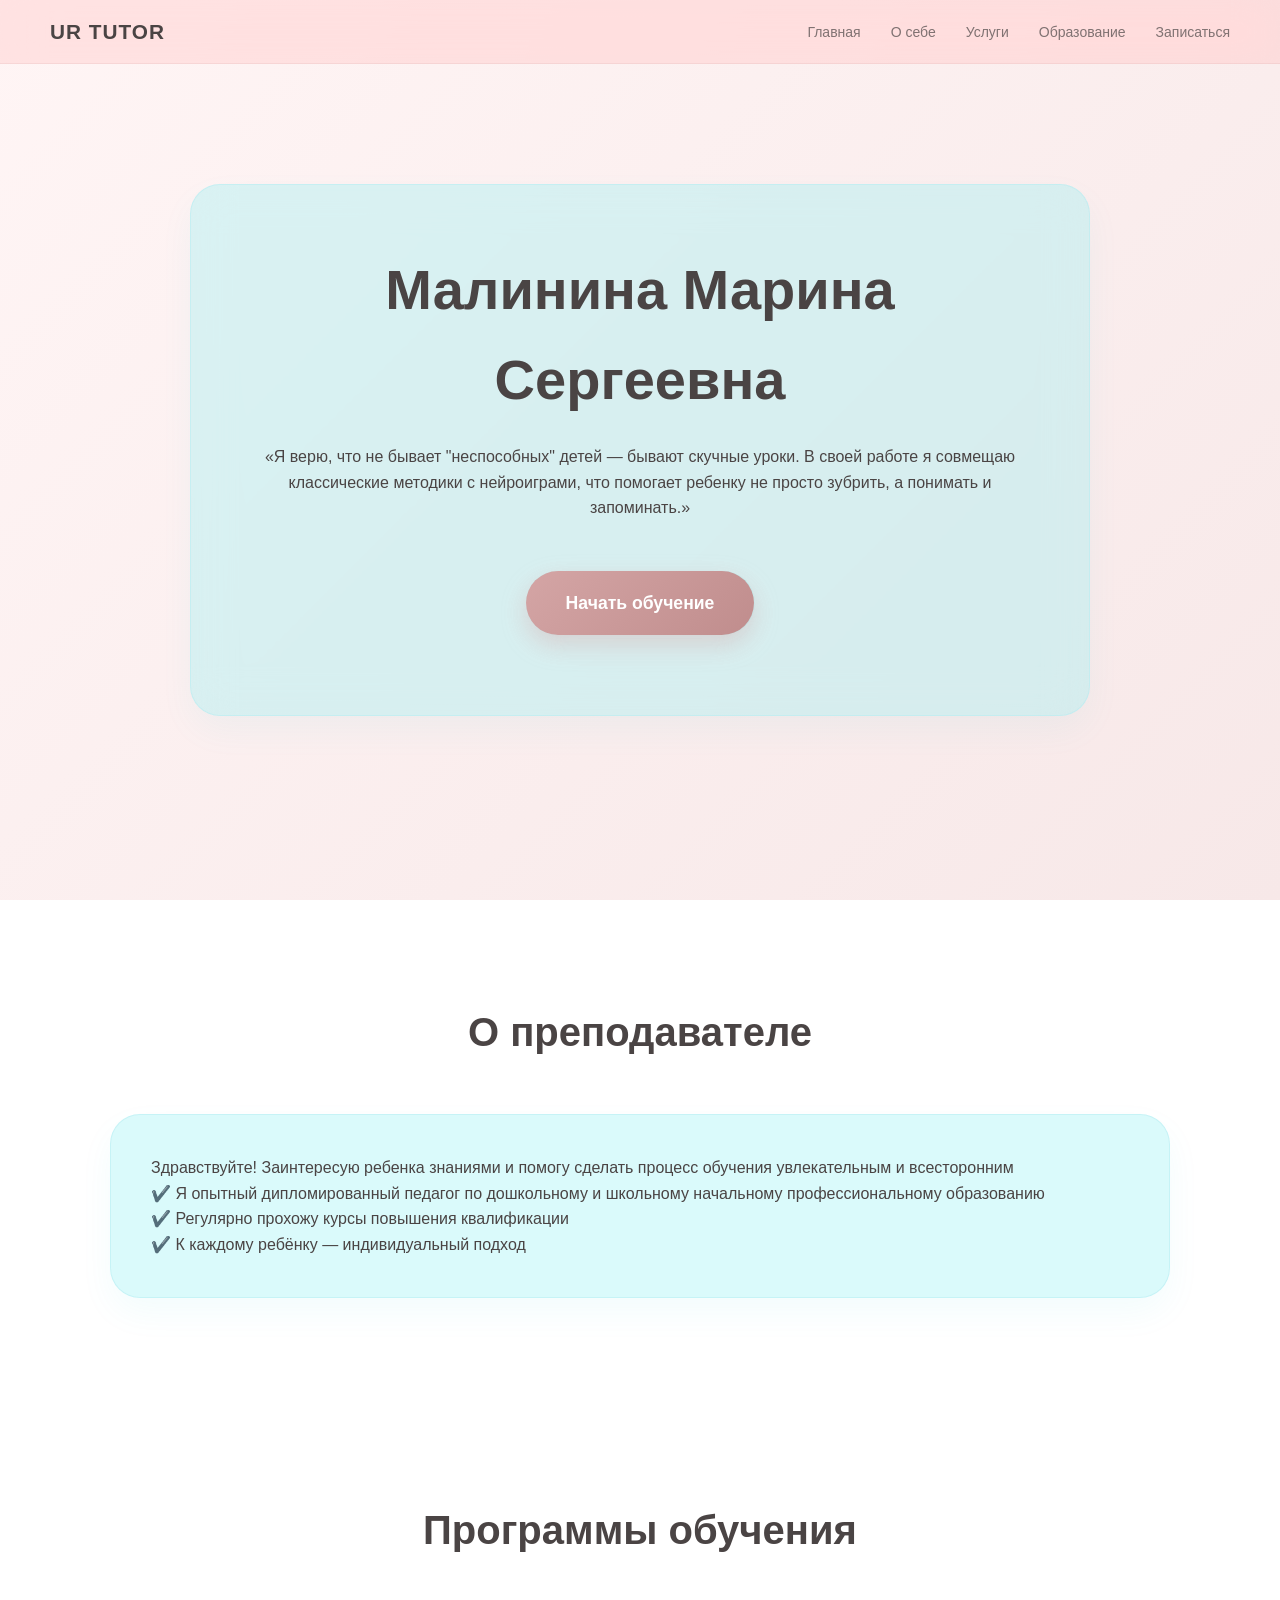
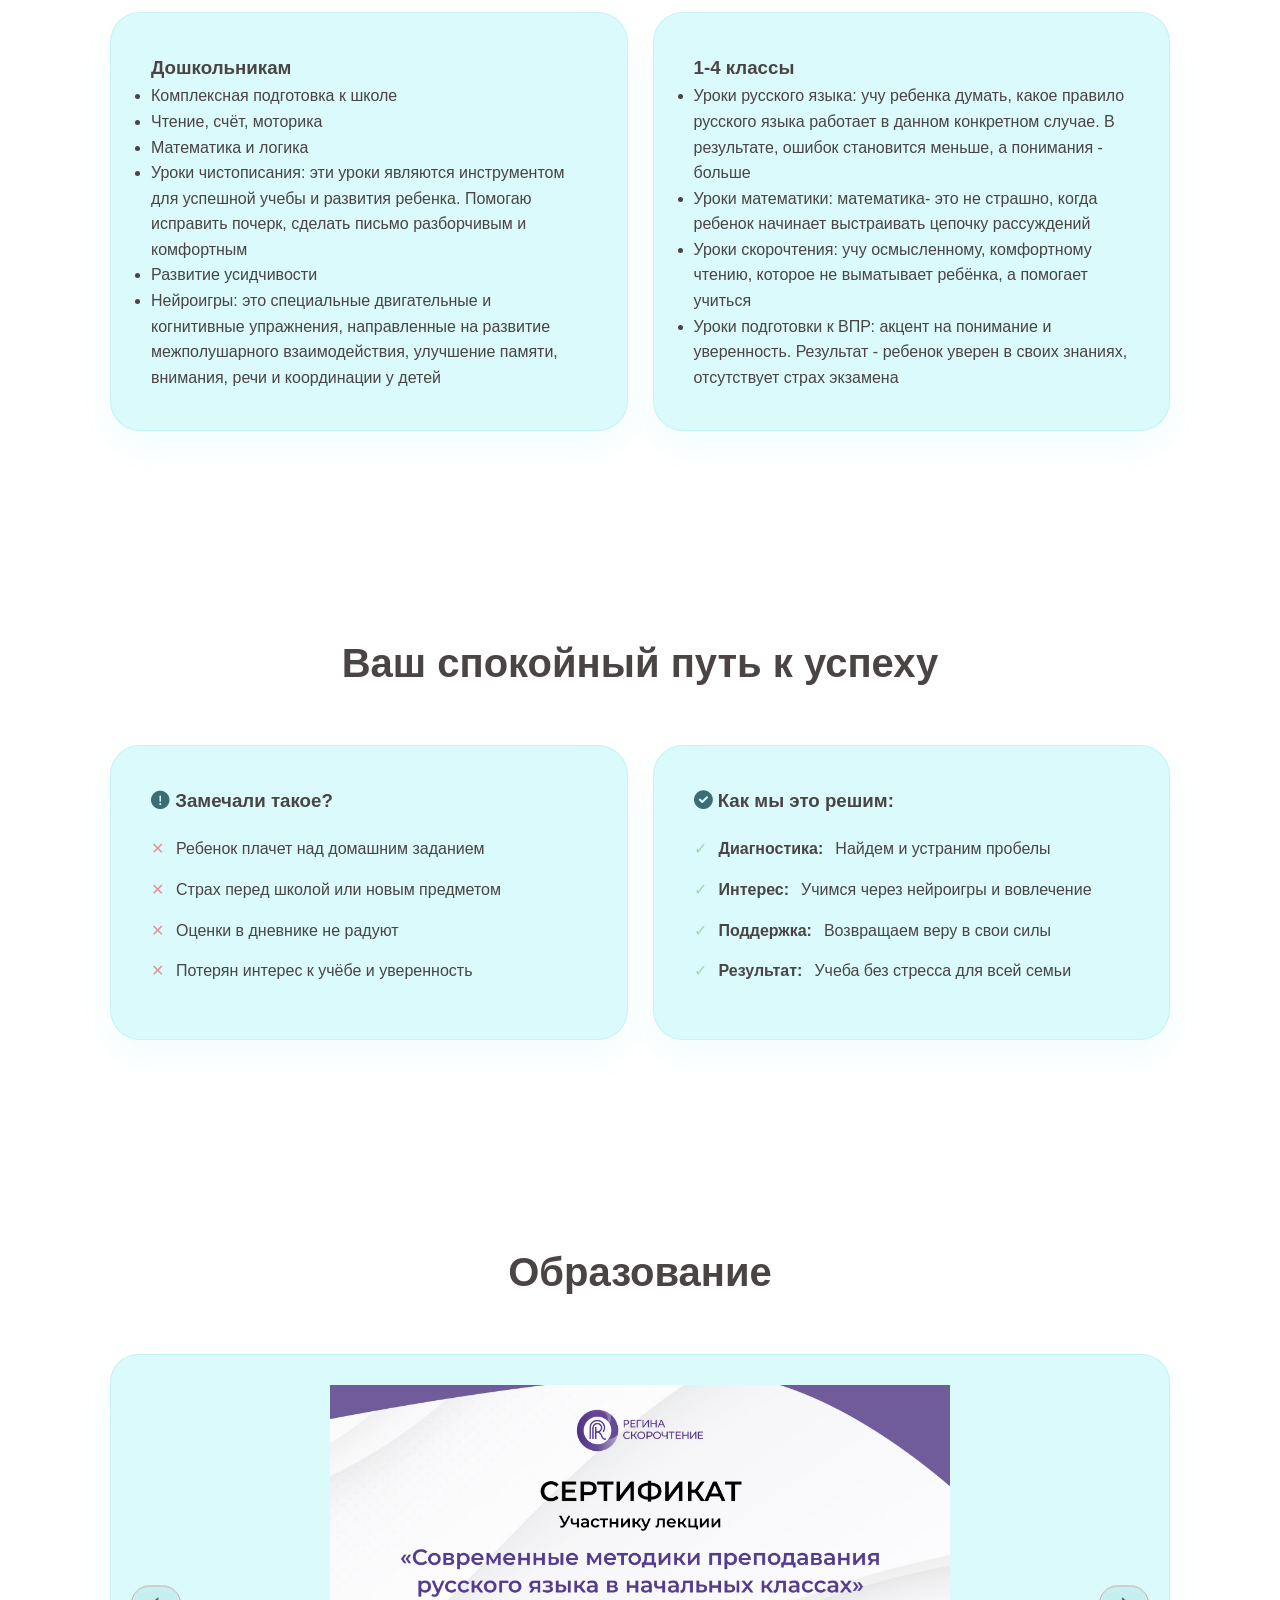
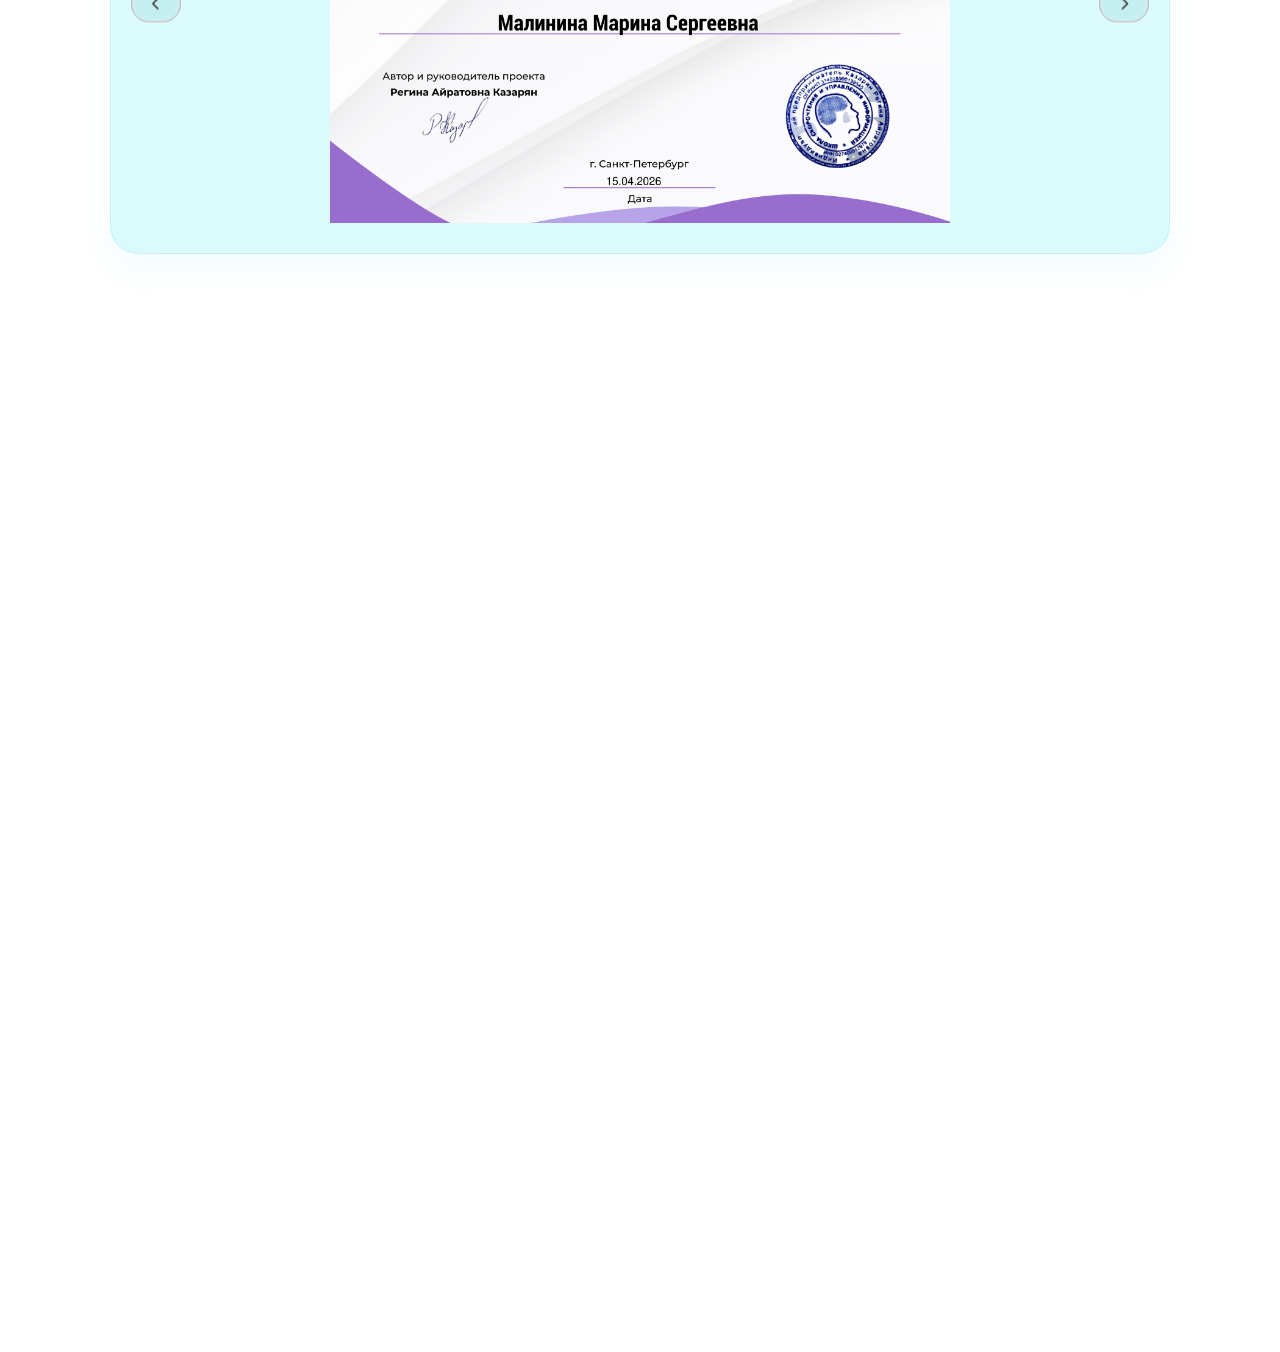
==== index.html @ 8bae8b00 "Add files via upload" ====
<!DOCTYPE html>
<html lang="ru">
<head>
    <meta charset="UTF-8">
    <meta name="viewport" content="width=device-width, initial-scale=1.0">
    <meta name="description" content="Репетитор начальных классов и дошкольников. Марина Сергеевна Малинина. Подготовка к школе, нейроигры.">
    <title>Малинина Марина Сергеевна | Репетитор начальных классов</title>
    <link rel="stylesheet" href="style.css">
    <link rel="stylesheet" href="https://cdnjs.cloudflare.com/ajax/libs/font-awesome/6.0.0/css/all.min.css">
</head>
<body>

    <nav class="navbar">
        <div class="logo">UR TUTOR</div>
        <div class="menu-toggle" id="mobile-menu">
            <i class="fas fa-ellipsis-v"></i>
        </div>
        <ul class="nav-links">
            <li><a href="#home">Главная</a></li>
            <li><a href="#about">О себе</a></li>
            <li><a href="#services">Услуги</a></li>
            <li><a href="#diplomas">Образование</a></li>
            <li><a href="#contact">Записаться</a></li>
        </ul>
    </nav>

    <header id="home" class="hero">
        <div class="hero-content glass">
            <h1>Малинина <span class="accent">Марина Сергеевна</span></h1>
            <p>«Я верю, что не бывает "неспособных" детей — бывают скучные уроки. В своей работе я совмещаю классические методики с нейроиграми, что помогает ребенку не просто зубрить, а понимать и запоминать.»</p>
            <!-- Исправленный вариант -->
            <a href="#start-path" class="btn-glass cta-button">Начать обучение</a>
        </div>
    </header>

    <section id="about" class="section">
        <div class="container">
            <h2 class="section-title">О преподавателе</h2>
            <div class="glass card reveal">
                <p>Здравствуйте! Заинтересую ребенка знаниями и помогу сделать процесс обучения увлекательным и всесторонним</p>
                <p>✔️ Я опытный дипломированный педагог по дошкольному и школьному начальному профессиональному образованию</p>
                <p>✔️ Регулярно прохожу курсы повышения квалификации</p>
                <p>✔️ К каждому ребёнку — индивидуальный подход</p>
            </div>
        </div>
    </section>

    <section id="services" class="section dark-bg">
        <div class="container">
            <h2 class="section-title">Программы обучения</h2>
            <div class="services-grid">
                <div class="glass card reveal">
                    <h3>Дошкольникам</h3>
                    <ul>
                        <li>Комплексная подготовка к школе</li>
                        <li>Чтение, счёт, моторика</li>
                        <li>Математика и логика</li>
                        <li>Уроки чистописания: эти уроки являются инструментом для успешной учебы и развития ребенка. Помогаю исправить почерк, сделать письмо разборчивым и комфортным</li>
                        <li>Развитие усидчивости</li>
                        <li>Нейроигры: это специальные двигательные и когнитивные упражнения, направленные на развитие межполушарного взаимодействия, улучшение памяти, внимания, речи и координации у детей</li>
                    </ul>
                </div>
                <div class="glass card reveal">
                    <h3>1-4 классы</h3>
                    <ul>
                        <li>Уроки русского языка: учу ребенка думать, какое правило русского языка работает в данном конкретном случае. В результате, ошибок становится меньше, а понимания - больше</li>
                        <li>Уроки математики: математика- это не страшно, когда ребенок начинает выстраивать цепочку рассуждений</li>
                        <li>Уроки  скорочтения: учу осмысленному, комфортному чтению, которое не выматывает ребёнка, а помогает учиться</li>
                        <li>Уроки  подготовки к ВПР: акцент на понимание и уверенность. Результат - ребенок уверен в своих знаниях, отсутствует страх экзамена</li>
                    </ul>
                </div>
            </div>
        </div>
    </section>

    <section id="approach" class="section">
    <div class="container">
        <h2 class="section-title">Ваш спокойный путь к успеху</h2>
        
        <div class="approach-grid">
            <!-- Блок "Боли" (Проблемы) -->
            <div class="glass card reveal">
                <h3 class="card-header"><i class="fas fa-exclamation-circle"></i> Замечали такое?</h3>
                <ul class="clean-list">
                    <li><span class="dot">✕</span> Ребенок плачет над домашним заданием</li>
                    <li><span class="dot">✕</span> Страх перед школой или новым предметом</li>
                    <li><span class="dot">✕</span> Оценки в дневнике не радуют</li>
                    <li><span class="dot">✕</span> Потерян интерес к учёбе и уверенность</li>
                </ul>
            </div>

            <!-- Блок "Процесс" (Решение) -->
            <div class="glass card reveal">
                <h3 class="card-header"><i class="fas fa-check-circle"></i> Как мы это решим:</h3>
                <ul class="clean-list">
                    <li><span class="dot blue">✓</span> <strong>Диагностика:</strong> Найдем и устраним пробелы</li>
                    <li><span class="dot blue">✓</span> <strong>Интерес:</strong> Учимся через нейроигры и вовлечение</li>
                    <li><span class="dot blue">✓</span> <strong>Поддержка:</strong> Возвращаем веру в свои силы</li>
                    <li><span class="dot blue">✓</span> <strong>Результат:</strong> Учеба без стресса для всей семьи</li>
                </ul>
            </div>
        </div>
    </div>
</section>

    <section id="diplomas" class="section">
        <div class="container">
            <h2 class="section-title">Образование</h2>
            <div class="carousel-container glass reveal">
                <div class="carousel-slide">
                    <img src="diplom1.jpg" alt=".">
                    <img src="diplom2.jpg" alt=".">
                    <img src="diplom3.jpg" alt=".">
                </div>
                <button id="prevBtn" class="carousel-btn btn-glass"><i class="fas fa-chevron-left"></i></button>
                <button id="nextBtn" class="carousel-btn btn-glass"><i class="fas fa-chevron-right"></i></button>
            </div>
        </div>
    </section>

<section id="start-path" class="section reveal">
    <div class="container">
        <!-- Оставляем один главный заголовок -->
        <h2 class="section-title">Начните путь к успехам</h2>
        
        <div class="contact-box glass reveal">
            <!-- Часть 1: Призыв к анкете -->
            <p class="cta-text">Хотите узнать, как мы построим занятия для вашего ребёнка?</p>
            <p class="cta-subtext">Заполните короткую анкету — я изучу её и свяжусь с вами для беседы.</p>

            <a href="https://docs.google.com/forms/d/1bpNRsY9jd4IkBMlNtH9bb96tWwq_lnhd3LEMnzcUc38/viewform" 
               target="_blank" 
               class="btn-glass cta-button">
               Записаться на консультацию
            </a>

            <!-- Разделитель -->
            <div class="divider"></div>

            <!-- Часть 2: Прямая связь -->
            <p class="contact-sub-header">Или свяжитесь со мной напрямую:</p>
            
            <p class="contact-item">
                <a href="tel:+79773644241" class="phone-link">📱 8 (977) 364-42-41</a>
            </p>
            
            <div class="social-links">
                <a href="#" class="btn-glass social-btn">Telegram</a>
                <a href="#" class="btn-glass social-btn">WhatsApp</a>
                <a href="#" class="btn-glass social-btn">ВКонтакте</a>
            </div>
            
            <p class="work-time">🕒 Работаю: пн–сб с 10:00 до 19:00</p>
        </div>
    </div>
</section>

    <script src="script.js"></script>
</body>
</html>
---- style.css ----
/* 1. ПЕРЕМЕННЫЕ И ОСНОВА */
:root {
    --bg-light: #fff5f5;      /* Светлый фон */
    --accent-pink: #d4a5a5;     
    --accent-hover: #c08d8d;
    --text-main: #4a4444;
    --mint-glass: rgba(146, 239, 242, 0.34); /* Очень светлый мятный */
    --mint-border: rgba(178, 235, 242, 0.5); /* Цвет рамки стекла */
    --glass-shadow: rgba(212, 165, 165, 0.15);
    --transition: all 0.8s ease-out;
}

* {
    margin: 0;
    padding: 0;
    box-sizing: border-box;
    font-family: -apple-system, BlinkMacSystemFont, "Segoe UI", Roboto, Helvetica, Arial, sans-serif;
}

body {
    background: linear-gradient(135deg, #fff5f5 0%, #f7e8e8 100%);
    background-attachment: fixed;
    color: var(--text-main);
    line-height: 1.6;
}

/* 2. НАВИГАЦИЯ */
.navbar {
    position: fixed;
    top: 0;
    width: 100%;
    display: flex;
    justify-content: space-between;
    align-items: center;
    padding: 15px 50px;
    z-index: 1000;
    backdrop-filter: saturate(180%) blur(20px);
    background: rgba(254, 174, 174, 0.244);
    border-bottom: 1px solid rgba(212, 165, 165, 0.2);
}

.logo {
    font-size: 1.3rem;
    font-weight: 700;
    letter-spacing: 1px;
    color: var(--text-main);
}

.nav-links {
    display: flex;
    list-style: none;
}

.nav-links li a {
    color: var(--text-main);
    text-decoration: none;
    margin-left: 30px;
    font-size: 14px;
    font-weight: 500;
    opacity: 0.7;
    transition: 0.3s;
}

.nav-links li a:hover {
    opacity: 1;
    color: var(--accent-blue);
}

.menu-toggle {
    display: none;
    cursor: pointer;
    font-size: 1.2rem;
}

/* 3. ГЛАВНЫЙ ЭКРАН (HERO) */
.hero {
    height: 100vh;
    display: flex;
    justify-content: center;
    align-items: center;
    text-align: center;
    background: transparent;
    padding: 20px;
}

.hero-content {
    padding: 60px;
    max-width: 900px;
}

h1 {
    font-size: clamp(2rem, 5vw, 3.5rem); /* Адаптивный размер */
    margin-bottom: 20px;
    font-weight: 700;
    color: var(--text-main);
}

/* ФИО одного цвета */
.accent {
    color: var(--text-main) !important;
}

/* 4. ОБЩИЕ СТИЛИ БЛОКОВ (GLASSMOPRHISM) */
.container {
    max-width: 1100px;
    margin: 0 auto;
    padding: 0 20px;
}

.section {
    padding: 100px 0;
}

.section-title {
    text-align: center;
    font-size: 2.5rem;
    margin-bottom: 50px;
    font-weight: 700;
}

.glass {
    background: var(--mint-glass) !important; /* Принудительно мятный фон */
    backdrop-filter: blur(20px);
    -webkit-backdrop-filter: blur(20px);
    border: 1px solid var(--mint-border) !important;
    border-radius: 30px; /* Добавим легкое голубое свечение вместо серой тени */
    box-shadow: 0 15px 35px rgba(0, 188, 212, 0.05);
}

.card {
    padding: 40px;
}

.card-header i {
    color: #3b6d75; /* Темно-мятный цвет для заголовков внутри блоков */
}

/* 5. КНОПКИ */
.btn-glass {
    display: inline-block;
    padding: 14px 32px;
    color: var(--text-main);
    background: rgba(212, 165, 165, 0.1);
    border: 1px solid var(--accent-pink);
    text-decoration: none;
    border-radius: 50px;
    transition: 0.3s;
    font-weight: 600;
    backdrop-filter: blur(5px);
}

.btn-glass:hover {
    background: var(--text-main);
    color: #fff;
    transform: translateY(-2px);
}

/* 6. СЕТКА УСЛУГ И ПОДХОДА (БОЛИ/РЕШЕНИЯ) */
.services-grid, .approach-grid {
    display: grid;
    grid-template-columns: 1fr 1fr;
    gap: 25px;
}

.clean-list {
    list-style: none;
    margin-top: 20px;
}

.clean-list li {
    margin-bottom: 15px;
    display: flex;
    align-items: flex-start;
    gap: 12px;
}

.dot.blue { color: #a5d4b1; } /* Мягкий мятный вместо яркого зеленого */
.dot { color: #e19595; }      /* Нежно-коралловый вместо красного */

/* 7. КАРУСЕЛЬ ДИПЛОМОВ */
.carousel-container {
    position: relative;
    overflow: hidden;
    height: 500px;
    border-radius: 28px;
}

.carousel-slide {
    display: flex;
    height: 100%;
}

.carousel-slide img {
    min-width: 100%;
    object-fit: contain;
    padding: 30px;
}

.carousel-btn {
    position: absolute;
    top: 50%;
    transform: translateY(-50%);
    z-index: 10;
    padding: 10px 20px !important;
}

#prevBtn { left: 20px; }
#nextBtn { right: 20px; }

/* 8. ОБЪЕДИНЕННЫЙ БЛОК КОНТАКТОВ */
.contact-box {
    text-align: center;
    max-width: 800px;
    margin: 0 auto;
    padding: 50px 40px;
}

.work-time {
    opacity: 0.6;
    font-size: 0.9rem;
    margin-top: 40px; /* Увеличили с 20px до 40px */
    display: block;   /* Гарантирует, что отступ сработает правильно */
}

.cta-text { font-size: 1.6rem; font-weight: 600; margin-bottom: 10px; }
.cta-subtext { opacity: 0.7; margin-bottom: 30px; }

/* 8. ГЛАВНАЯ КНОПКА (АНКЕТА) */
.cta-button {
    display: inline-block !important;
    /* Большой отступ сверху, чтобы текст не "давил" */
    margin-top: 50px !important; 
    margin-bottom: 20px !important;
    
    padding: 18px 40px !important;
    background: linear-gradient(135deg, #d4a5a5 0%, #c08d8d 100%) !important;
    color: white !important;
    
    /* Убираем любые рамки и контуры полностью */
    border: none !important; 
    outline: none !important;
    border-style: none !important;
    
    border-radius: 50px !important;
    font-size: 1.1rem !important;
    font-weight: 600 !important;
    text-decoration: none !important;
    box-shadow: 0 10px 25px rgba(212, 165, 165, 0.4) !important;
    transition: all 0.3s ease !important;
    cursor: pointer;
}

.cta-button:hover {
    transform: translateY(-3px) !important;
    box-shadow: 0 15px 30px rgba(212, 165, 165, 0.6) !important;
    opacity: 0.9;
}

.divider {
    height: 1px;
    background: linear-gradient(to right, transparent, rgba(0,188, 212, 0.2), transparent);
    margin: 40px auto;
    width: 80%;
}

.social-links {
    margin-top: 20px;
    display: flex;
    justify-content: center;
    gap: 10px;
    flex-wrap: wrap;
}

.social-btn { font-size: 0.9rem; padding: 10px 20px; }

/* 9. АНИМАЦИЯ ПОЯВЛЕНИЯ (REVEAL) */
.reveal {
    opacity: 0;
    transform: translateY(40px);
    transition: var(--transition);
}

.reveal.active {
    opacity: 1;
    transform: translateY(0);
}

/* 10. АДАПТИВНОСТЬ */
@media (max-width: 768px) {
    .nav-links {
        display: none;
        flex-direction: column;
        position: absolute;
        top: 65px;
        right: 20px;
        background: white;
        padding: 20px;
        border-radius: 20px;
        box-shadow: 0 10px 30px rgba(0,0,0,0.1);
    }
    .nav-links.active { display: flex; }
    .menu-toggle { display: block; }
    .services-grid, .approach-grid { grid-template-columns: 1fr; }
    .navbar { padding: 15px 25px; }
    .hero-content { padding: 20px; }
    .carousel-container { height: 350px; }
}

.glass:hover {
    transform: translateY(-5px);
    background: rgba(255, 255, 255, 0.8);
    transition: all 0.4s ease;
    box-shadow: 0 20px 40px rgba(0, 0, 0, 0.08);
}
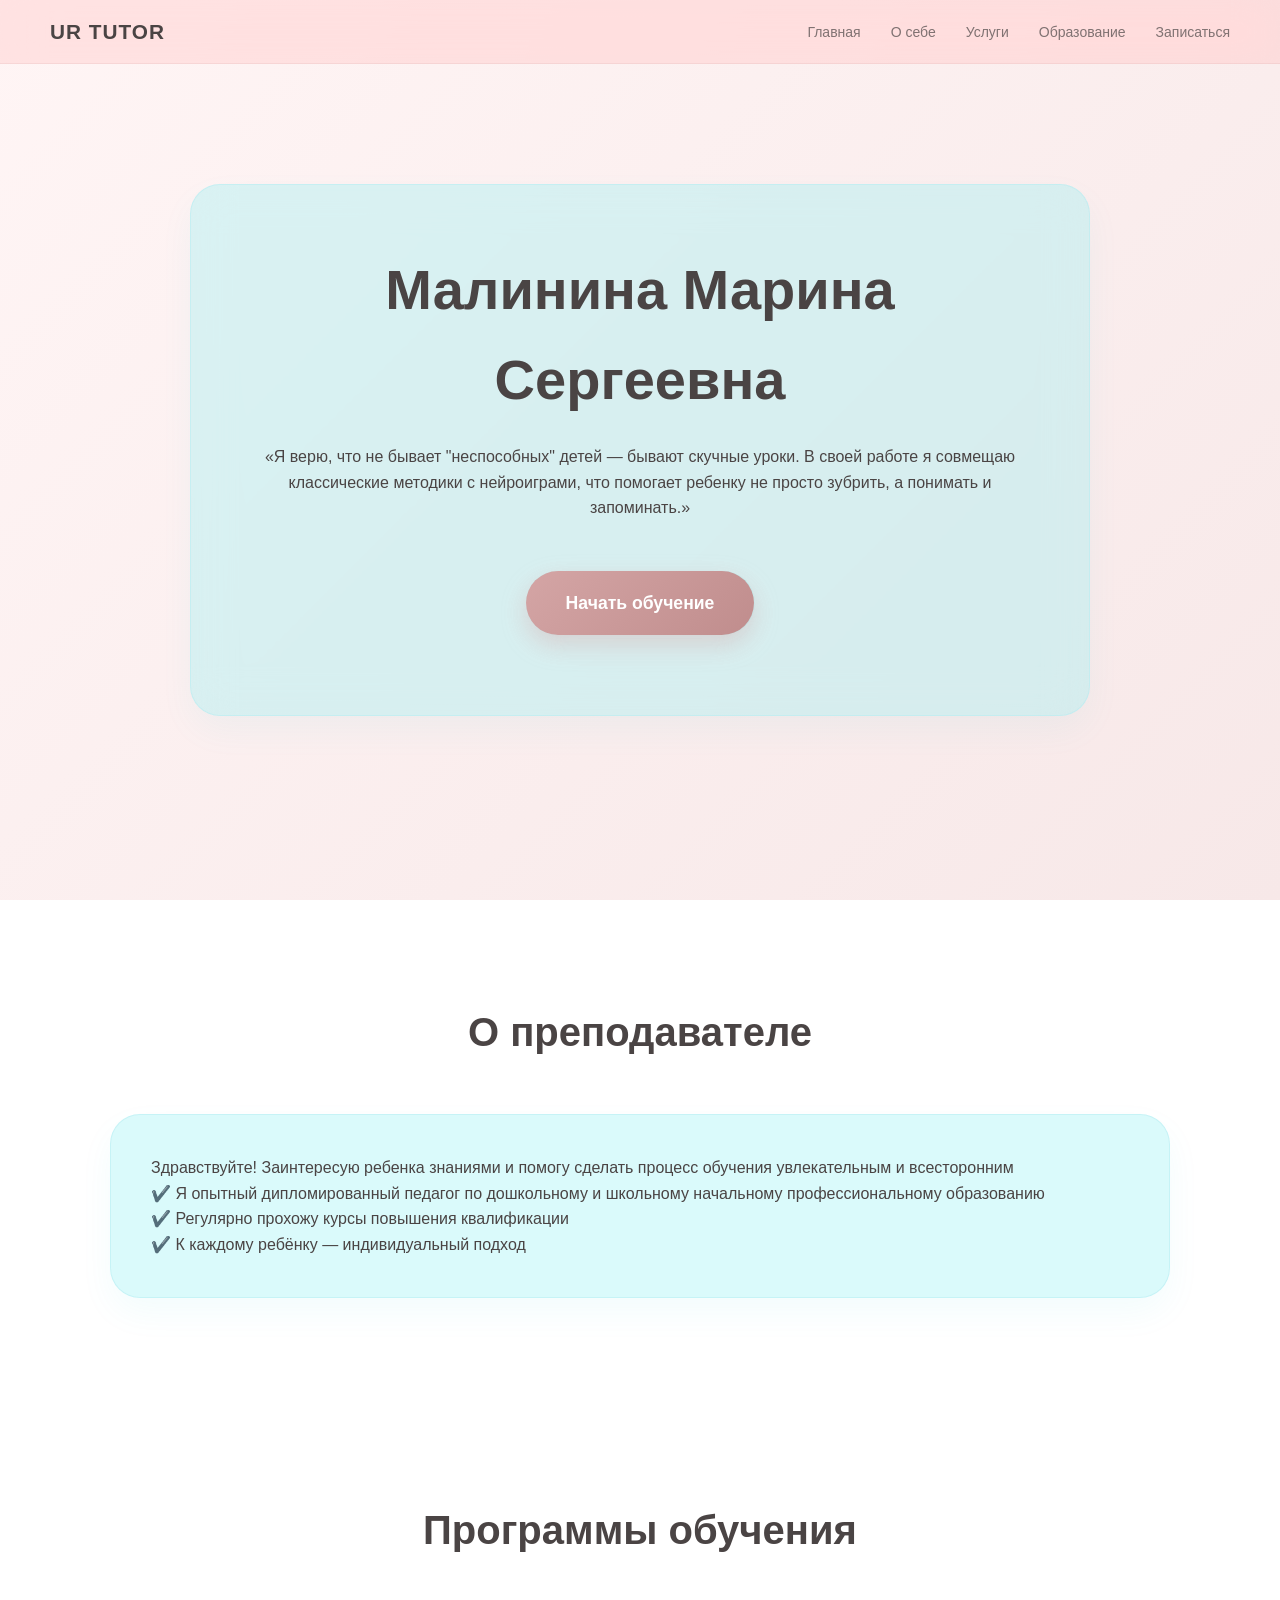
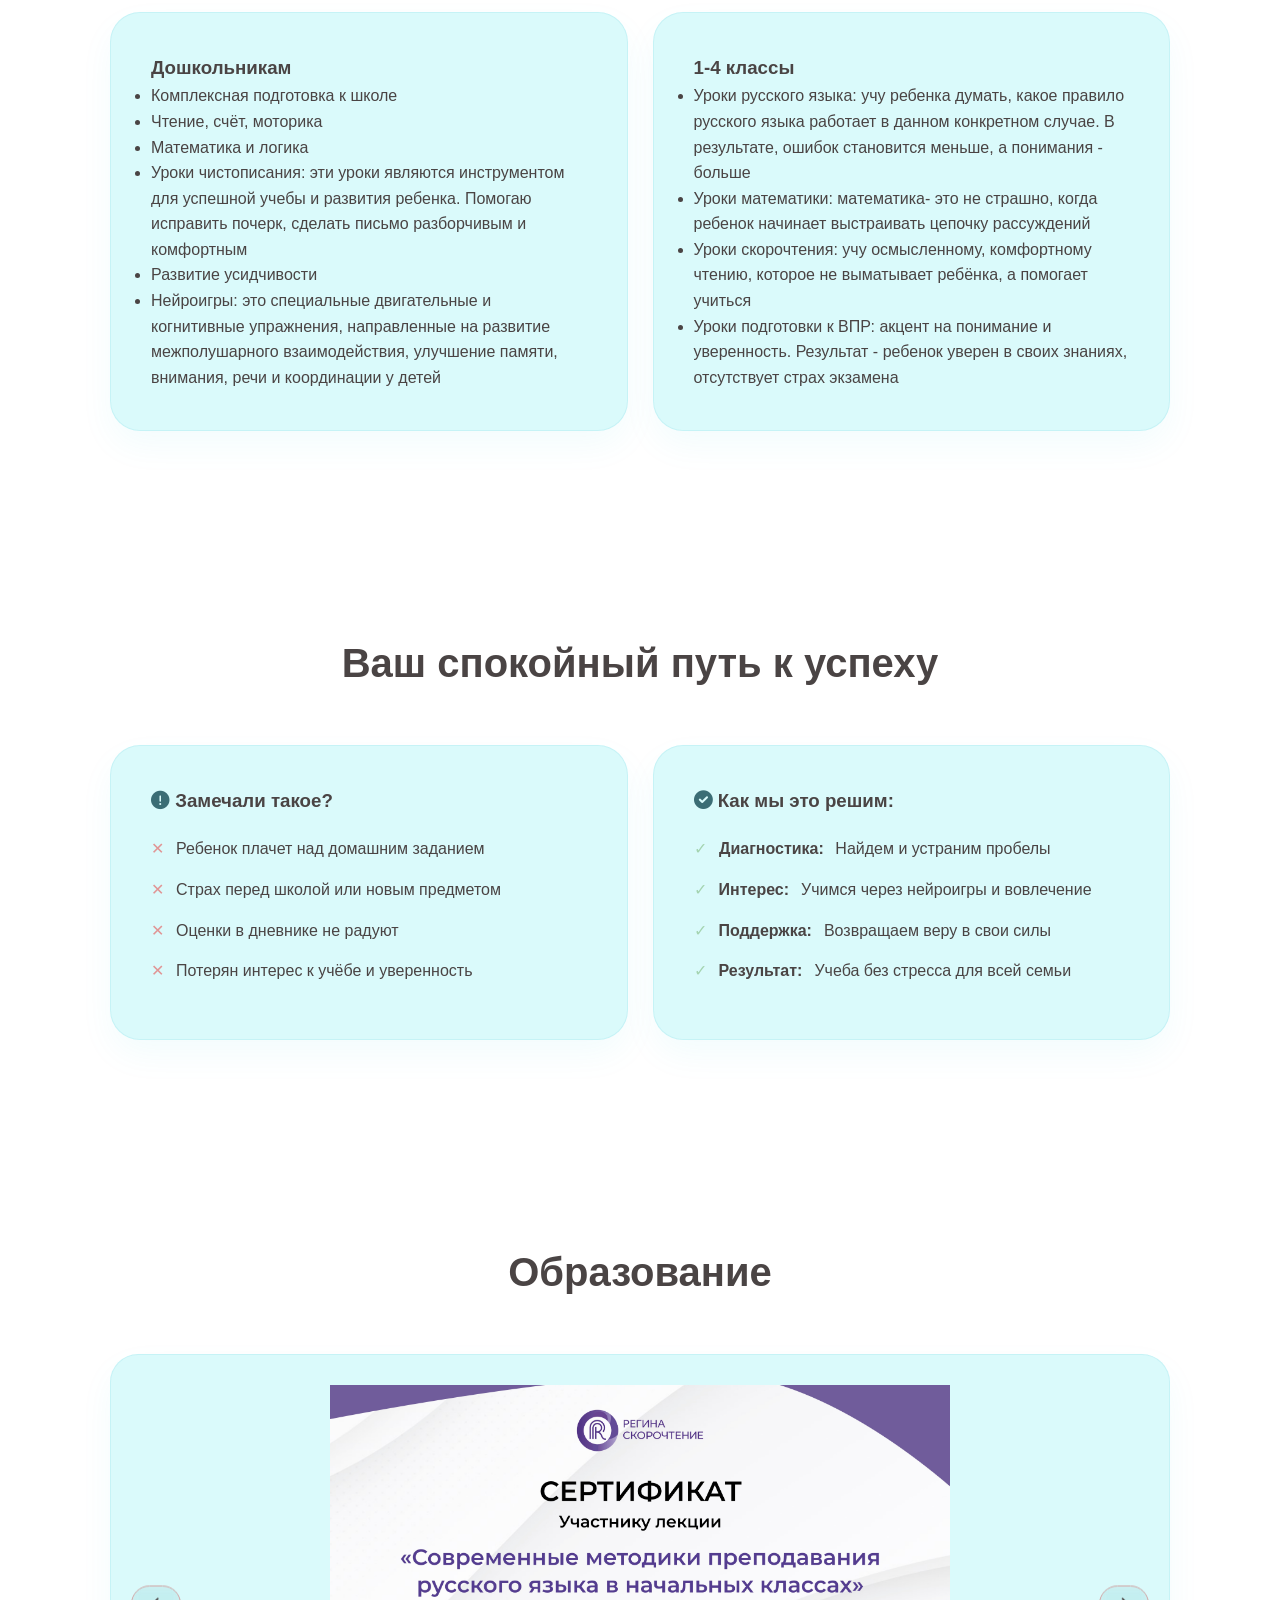
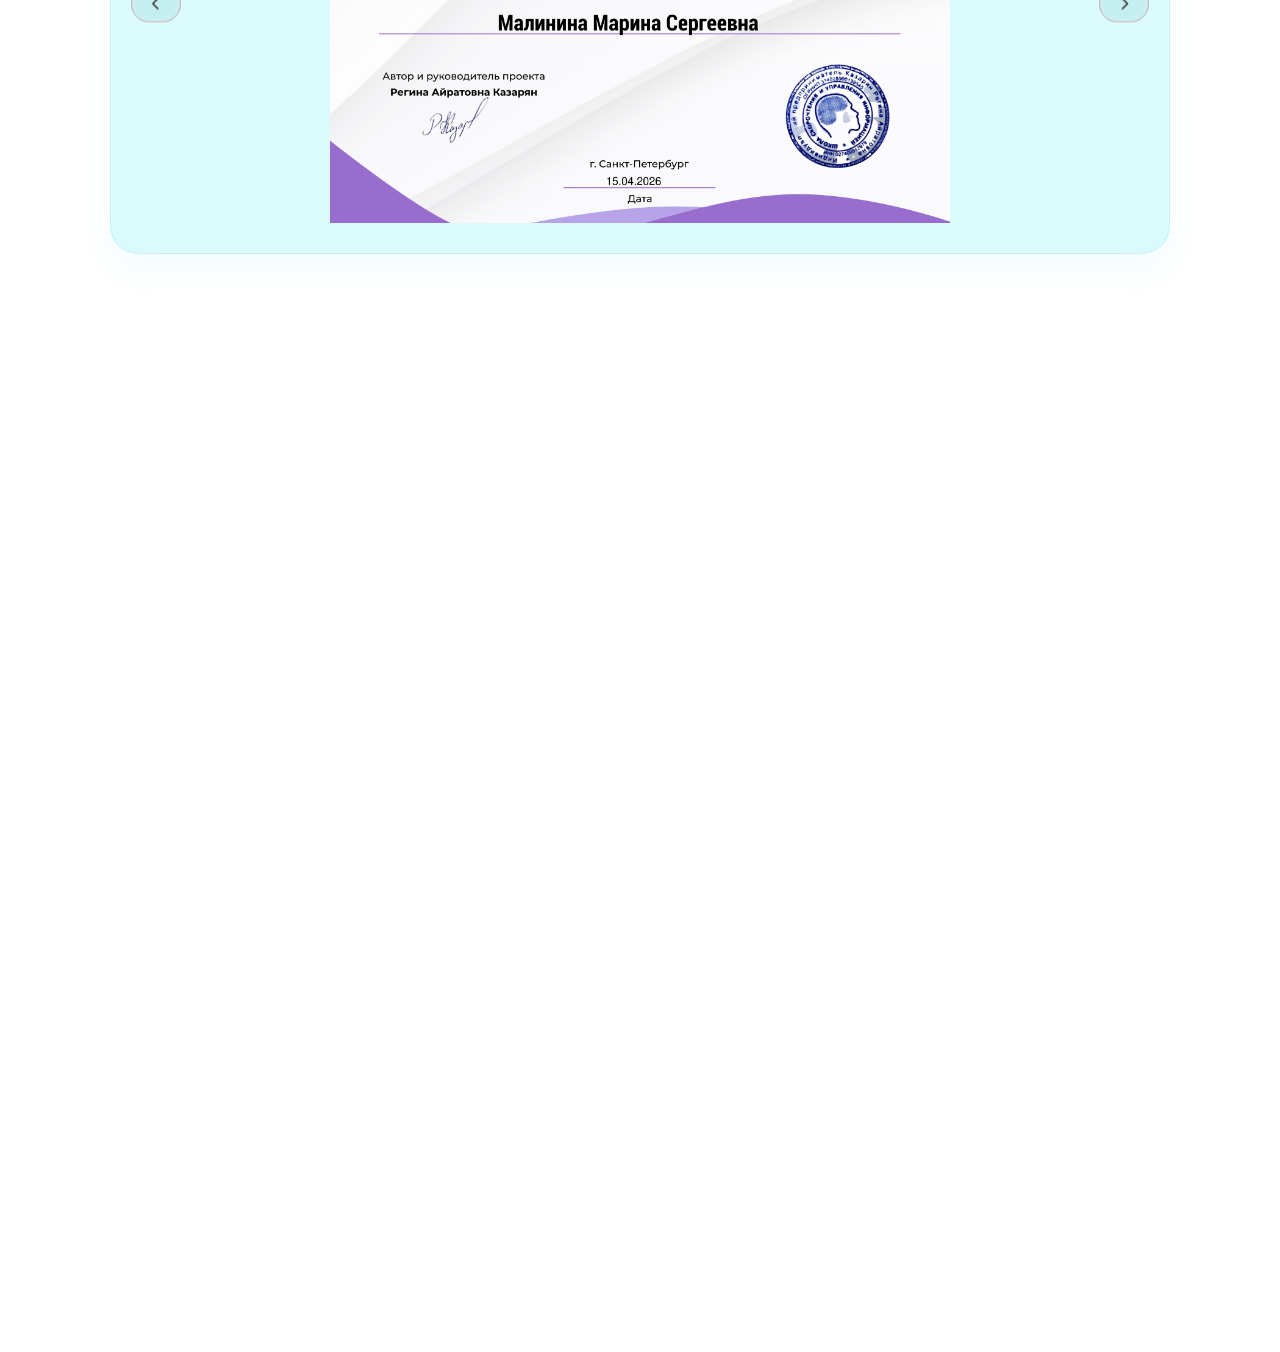
==== commit 84078197: "Update index.html" ====
--- a/index.html
+++ b/index.html
@@ -157,4 +157,4 @@
 
     <script src="script.js"></script>
 </body>
-</html>+</html>
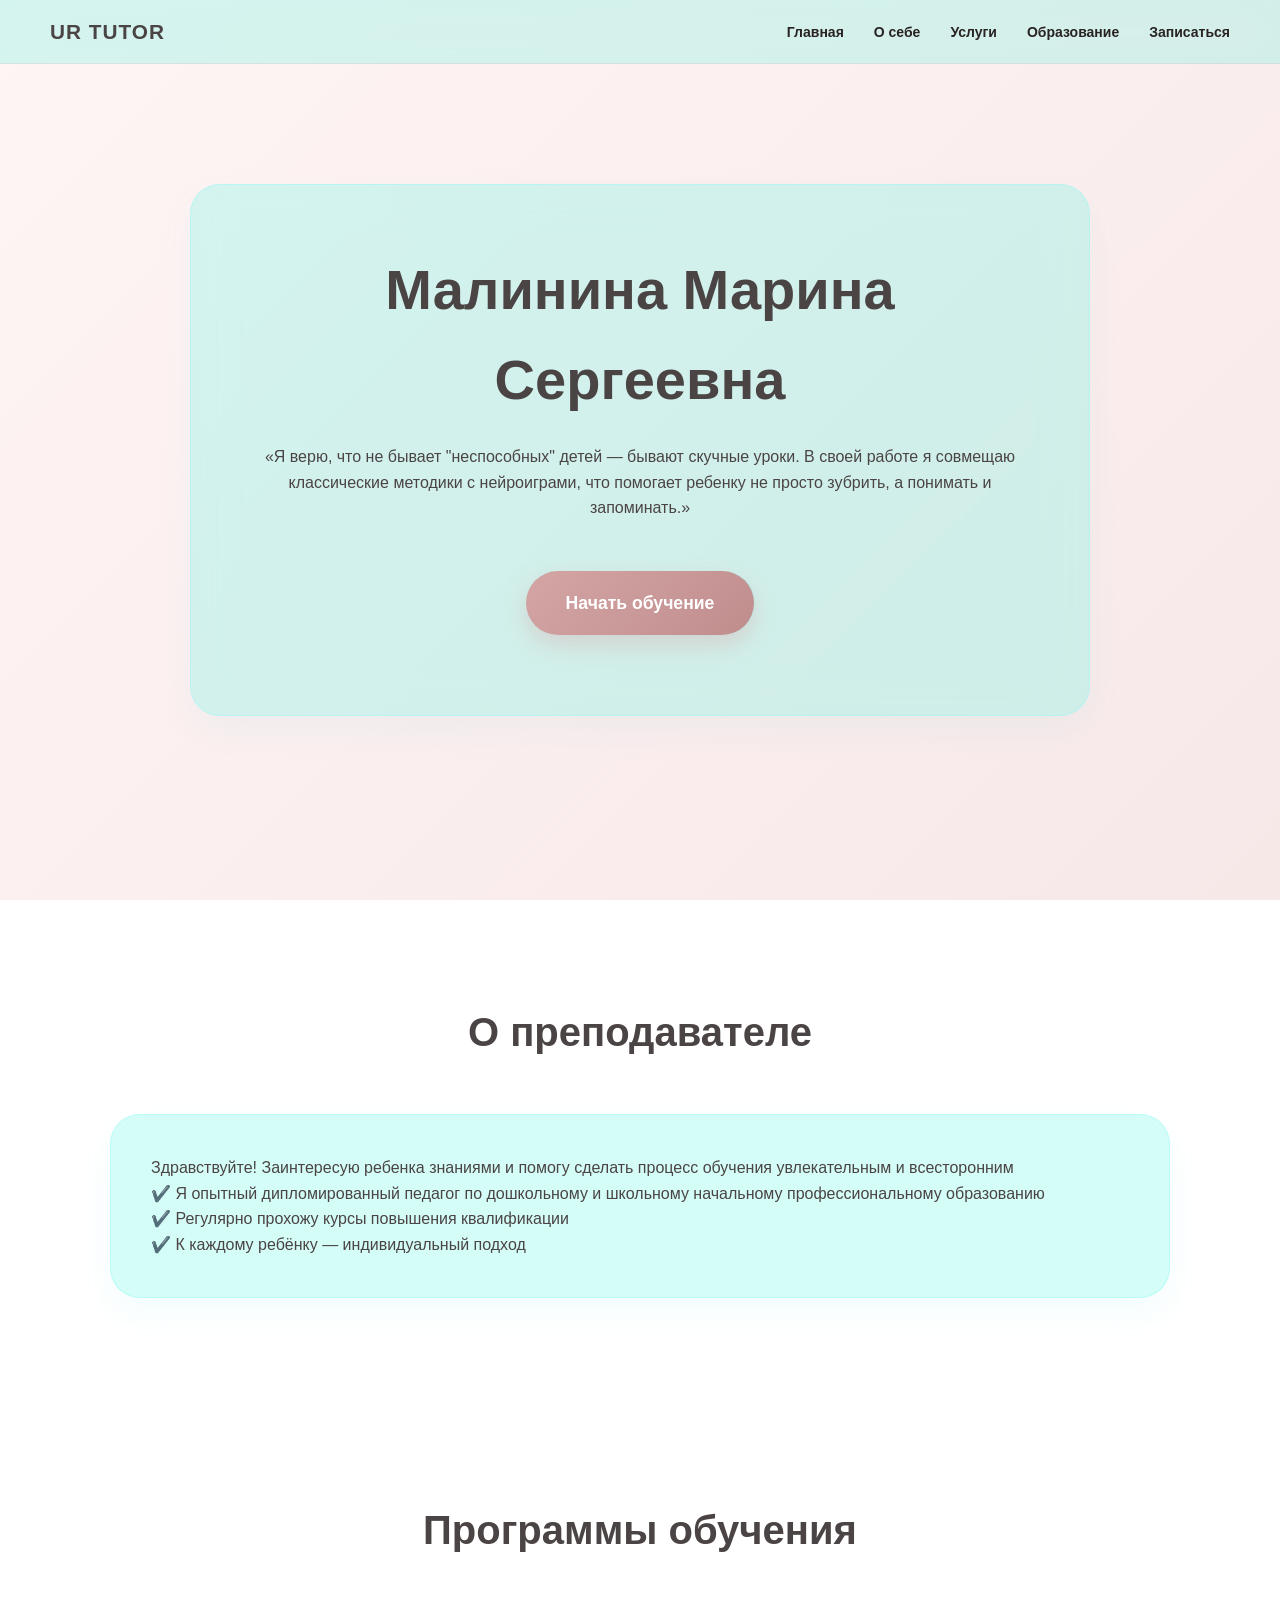
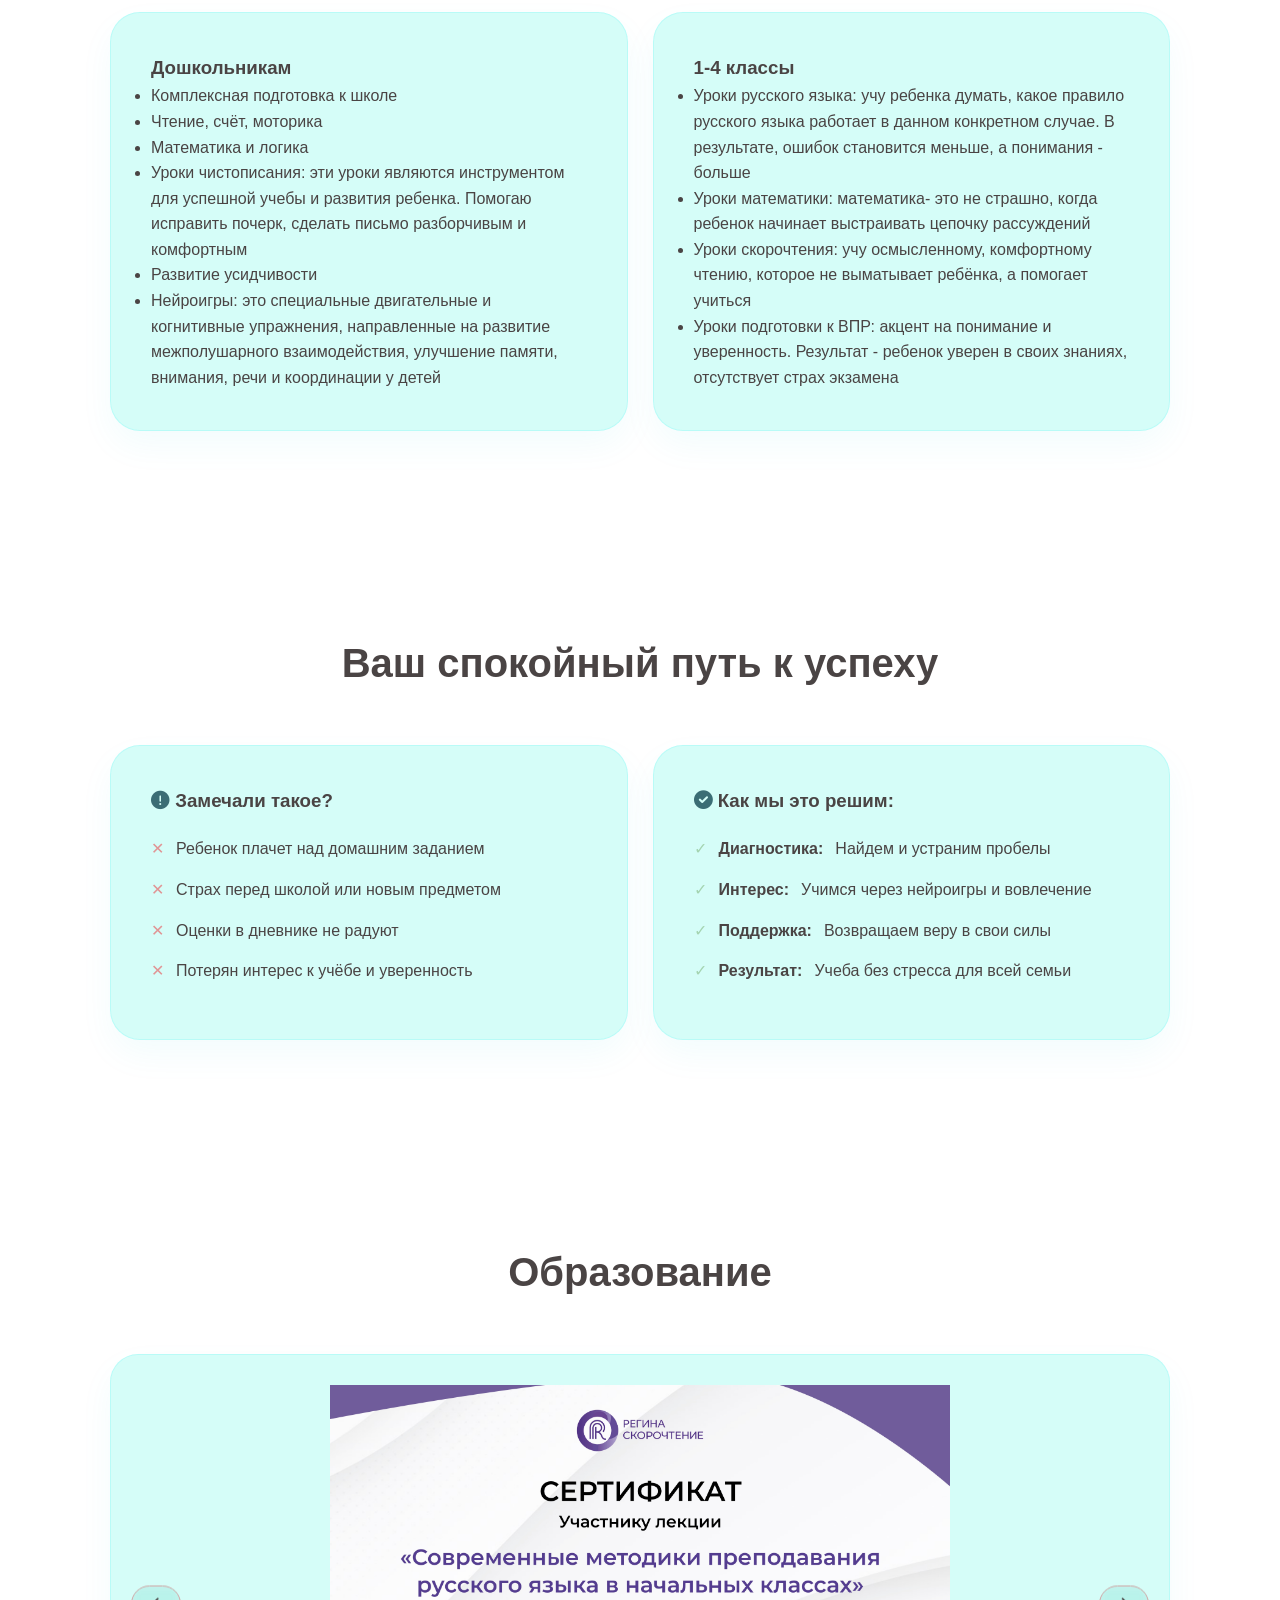
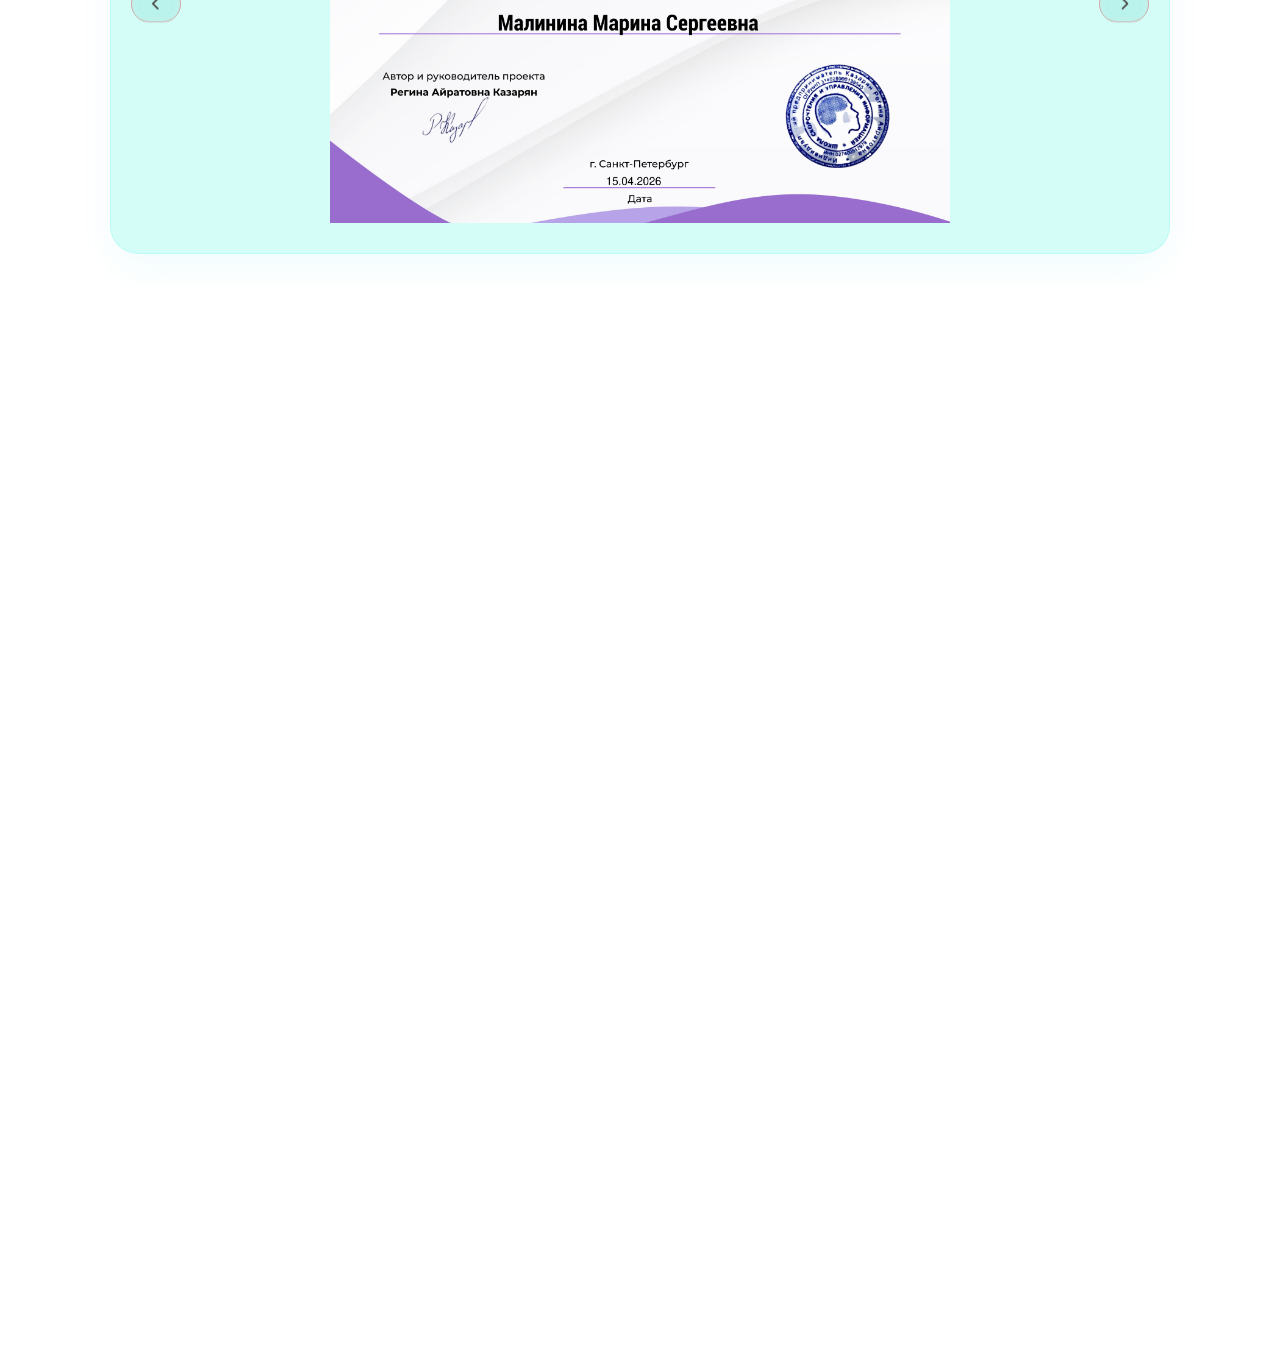
==== commit 74ad91aa: "Add files via upload" ====
--- a/index.html
+++ b/index.html
@@ -157,4 +157,4 @@
 
     <script src="script.js"></script>
 </body>
-</html>
+</html>
--- a/style.css
+++ b/style.css
@@ -4,8 +4,8 @@
     --accent-pink: #d4a5a5;     
     --accent-hover: #c08d8d;
     --text-main: #4a4444;
-    --mint-glass: rgba(146, 239, 242, 0.34); /* Очень светлый мятный */
-    --mint-border: rgba(178, 235, 242, 0.5); /* Цвет рамки стекла */
+    --mint-glass: rgba(84, 245, 226, 0.244); /* Очень светлый мятный */
+    --mint-border: rgba(147, 249, 247, 0.413); /* Цвет рамки стекла */
     --glass-shadow: rgba(212, 165, 165, 0.15);
     --transition: all 0.8s ease-out;
 }
@@ -35,7 +35,7 @@
     padding: 15px 50px;
     z-index: 1000;
     backdrop-filter: saturate(180%) blur(20px);
-    background: rgba(254, 174, 174, 0.244);
+    background: rgba(84, 245, 226, 0.244);
     border-bottom: 1px solid rgba(212, 165, 165, 0.2);
 }
 
@@ -52,18 +52,18 @@
 }
 
 .nav-links li a {
-    color: var(--text-main);
+    color: #282322;
     text-decoration: none;
     margin-left: 30px;
     font-size: 14px;
-    font-weight: 500;
-    opacity: 0.7;
+    font-weight: 600;
+    opacity: 1;
     transition: 0.3s;
 }
 
 .nav-links li a:hover {
     opacity: 1;
-    color: var(--accent-blue);
+    color: var(--accent-pink);
 }
 
 .menu-toggle {
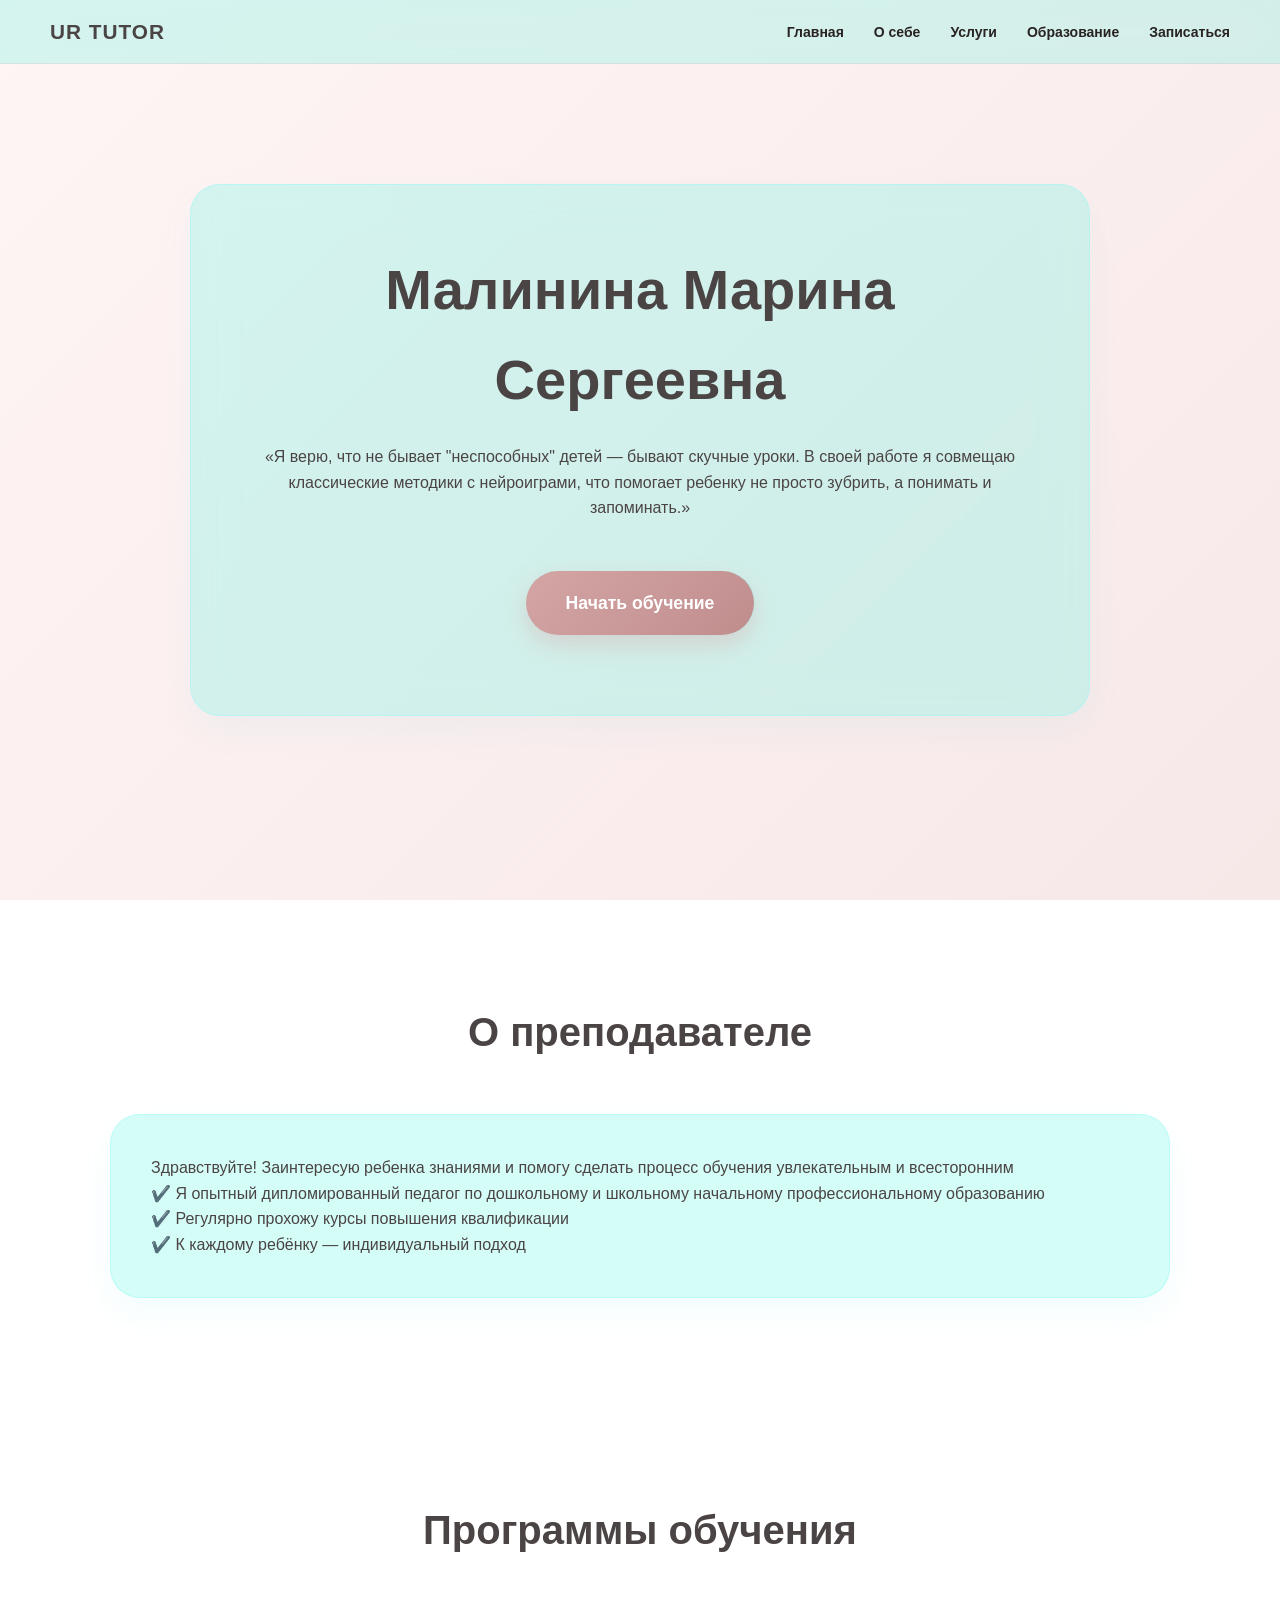
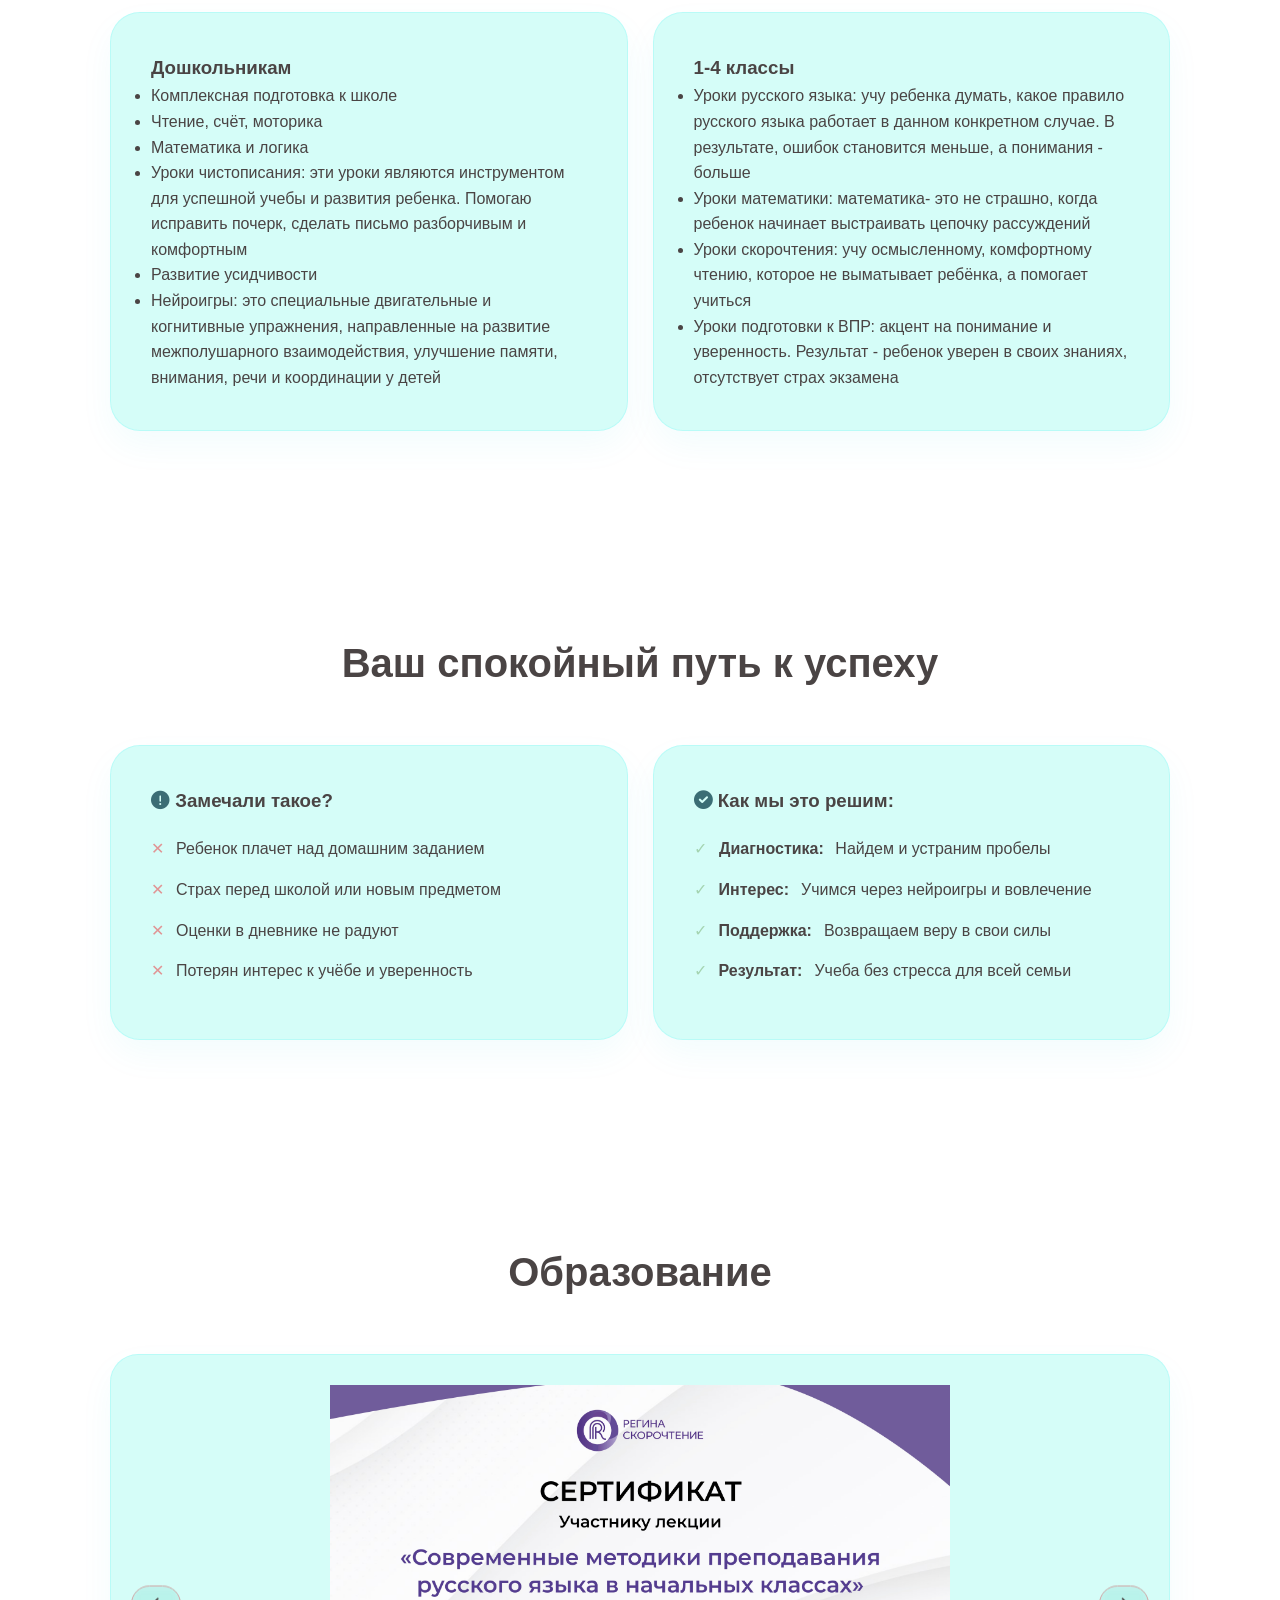
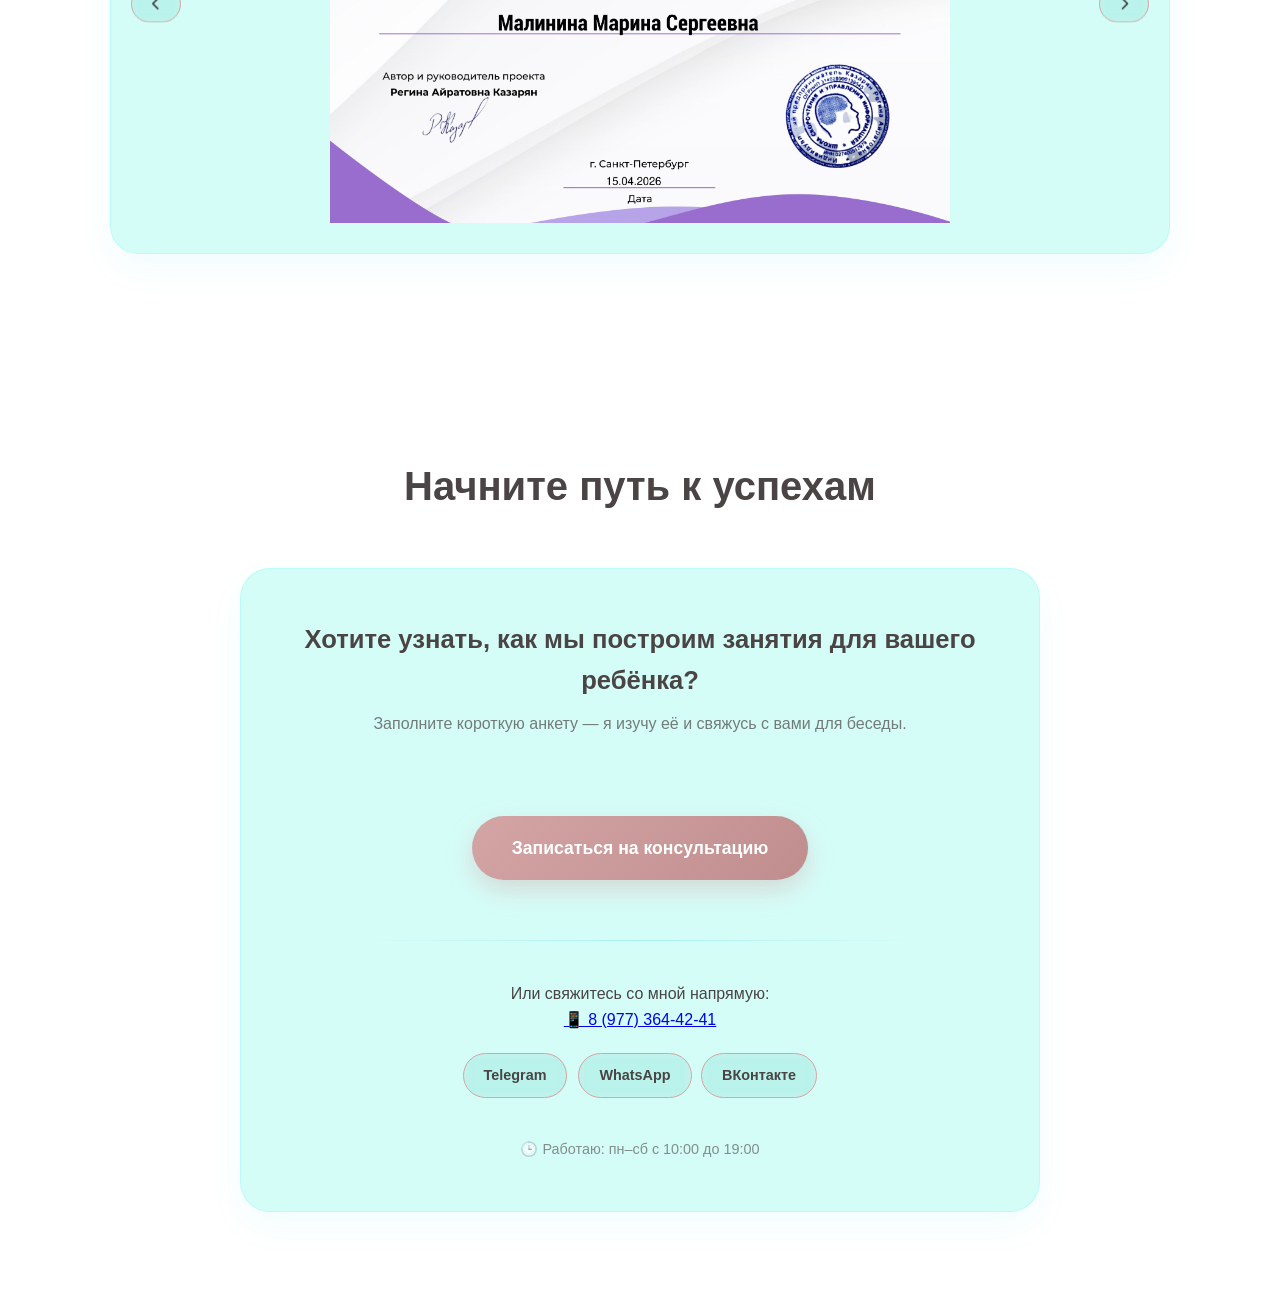
==== commit 188eb961: "Update index.html" ====
--- a/index.html
+++ b/index.html
@@ -20,7 +20,7 @@
             <li><a href="#about">О себе</a></li>
             <li><a href="#services">Услуги</a></li>
             <li><a href="#diplomas">Образование</a></li>
-            <li><a href="#contact">Записаться</a></li>
+            <li><a href="#start-path">Записаться</a></li>
         </ul>
     </nav>
 
@@ -157,4 +157,4 @@
 
     <script src="script.js"></script>
 </body>
-</html>+</html>
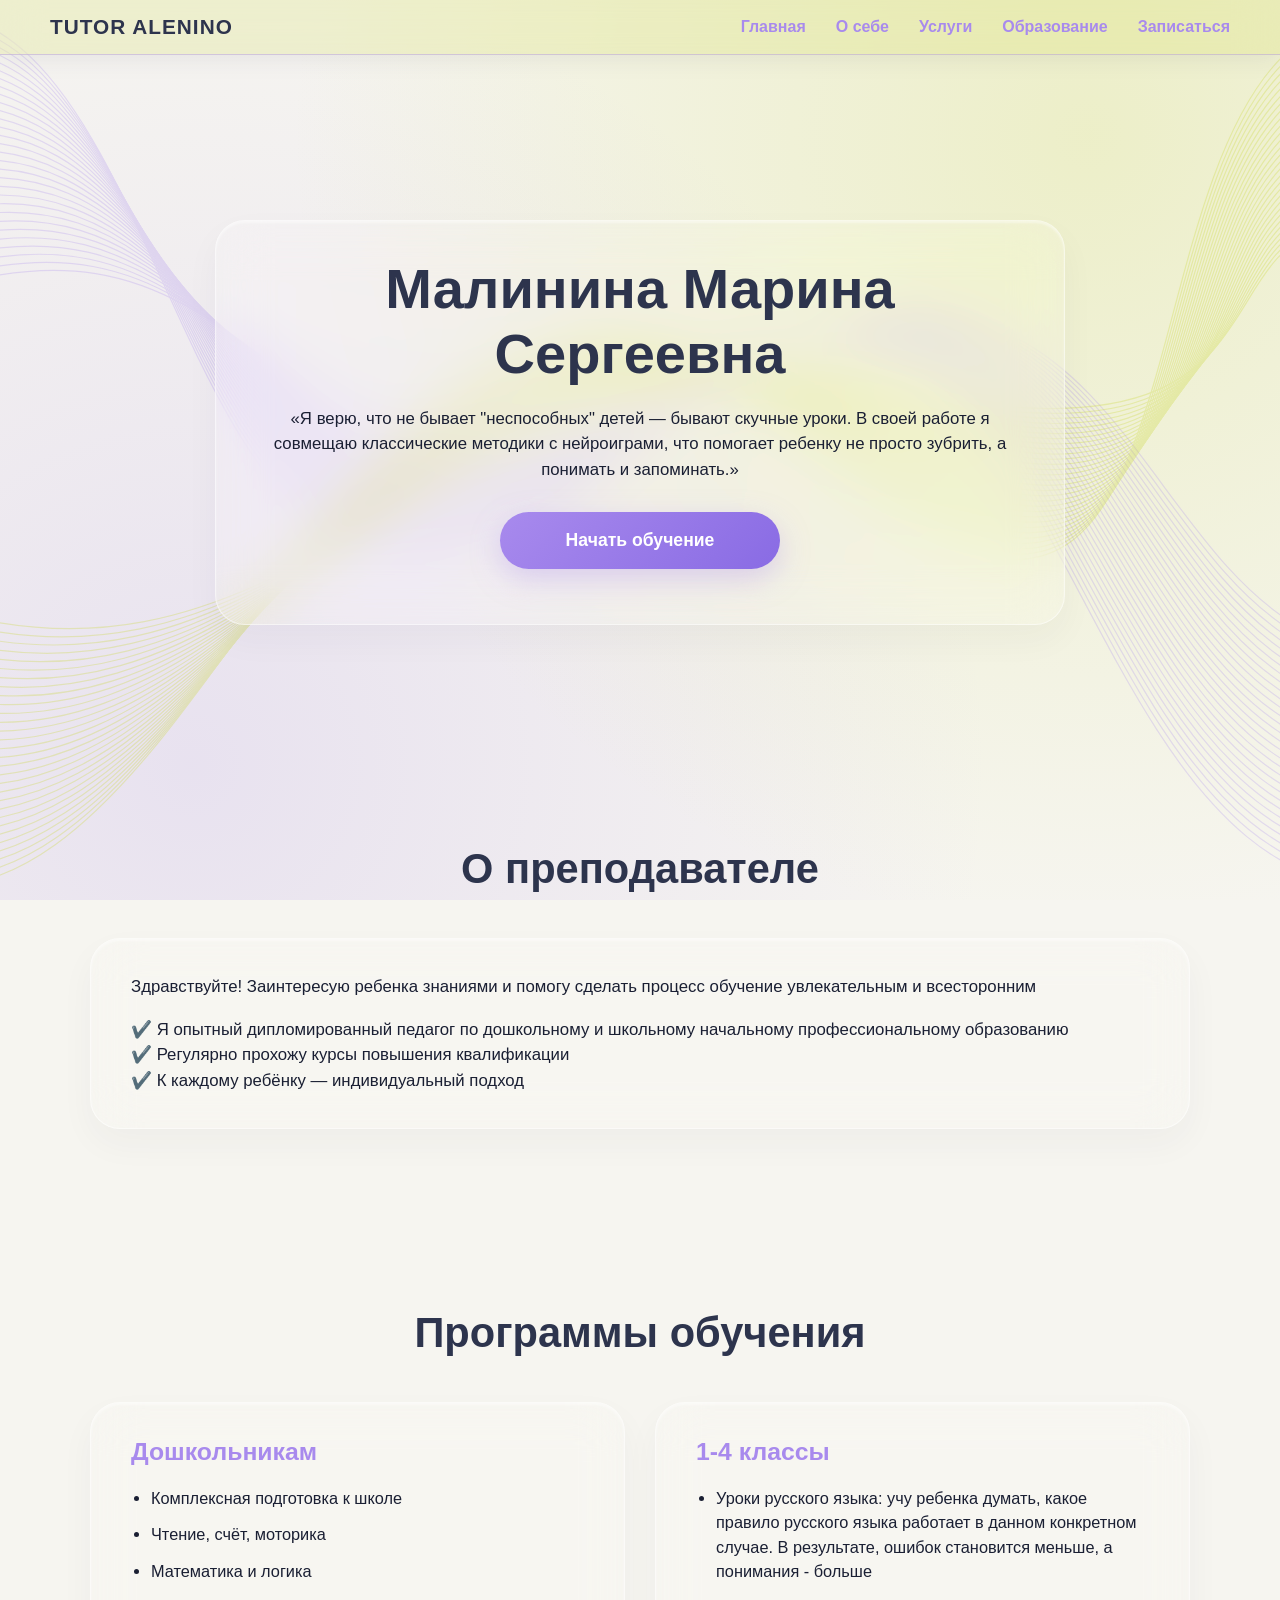
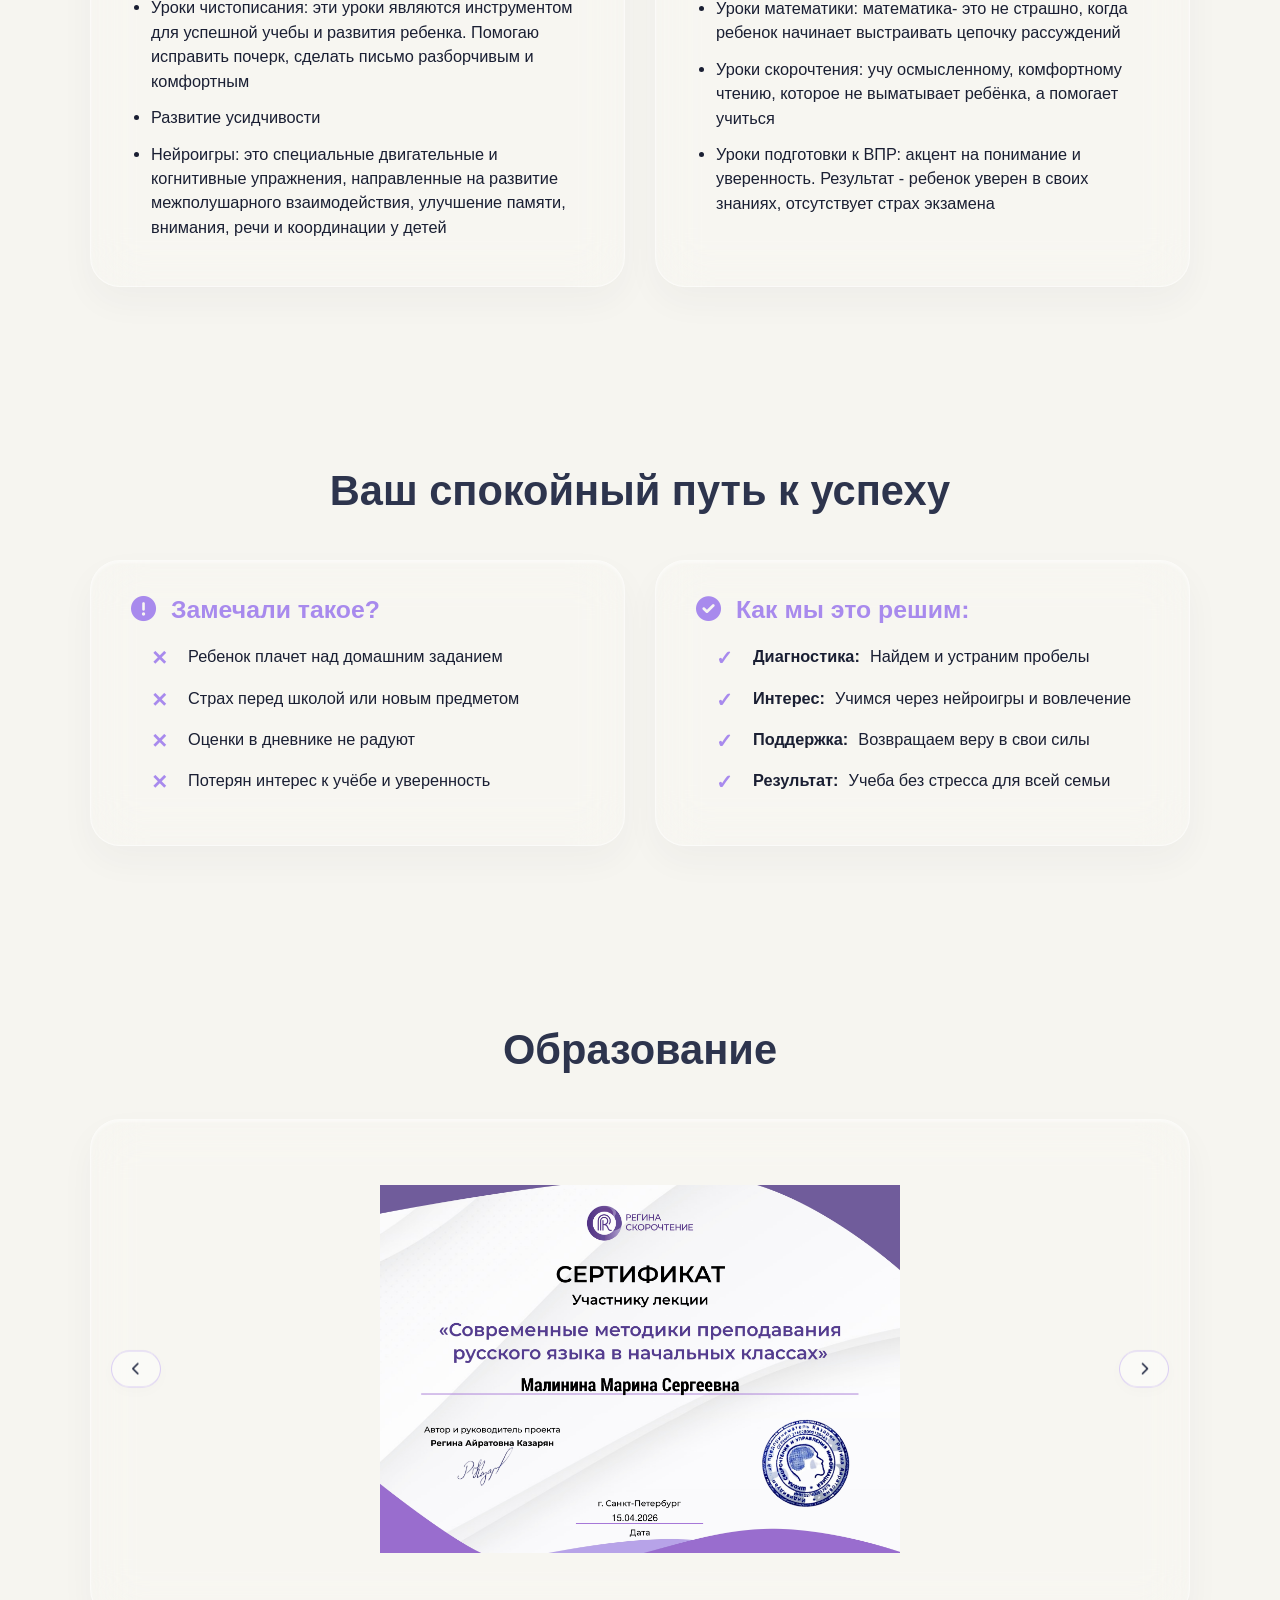
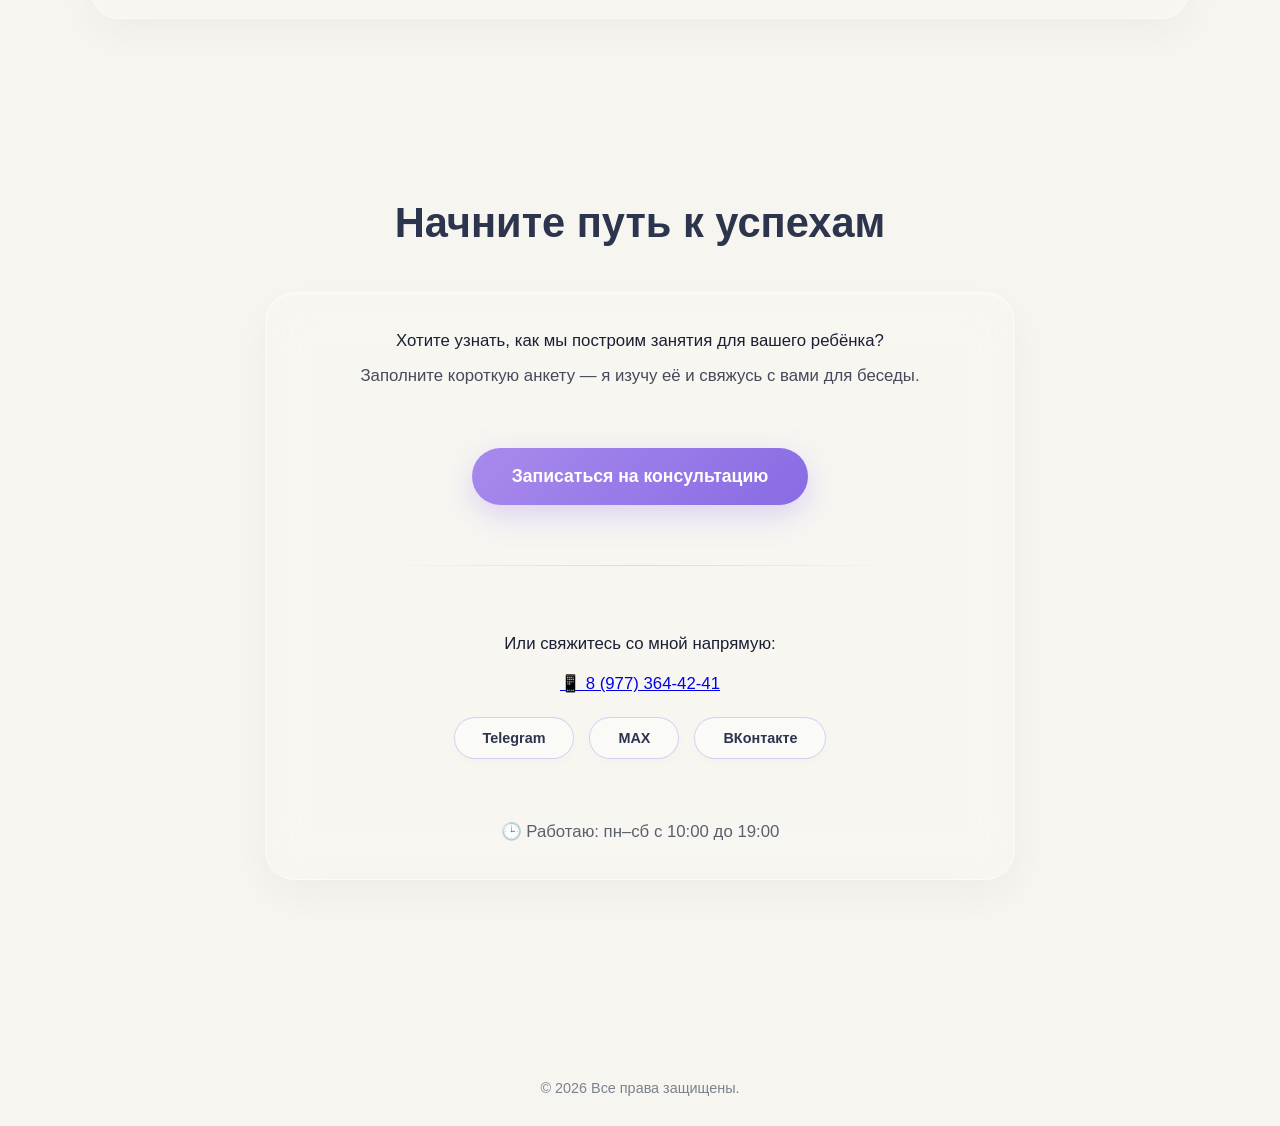
==== commit c526c6a8: "Add files via upload" ====
--- a/index.html
+++ b/index.html
@@ -9,9 +9,9 @@
     <link rel="stylesheet" href="https://cdnjs.cloudflare.com/ajax/libs/font-awesome/6.0.0/css/all.min.css">
 </head>
 <body>
-
+    
     <nav class="navbar">
-        <div class="logo">UR TUTOR</div>
+        <div class="logo">TUTOR ALENINO</div>
         <div class="menu-toggle" id="mobile-menu">
             <i class="fas fa-ellipsis-v"></i>
         </div>
@@ -25,11 +25,12 @@
     </nav>
 
     <header id="home" class="hero">
-        <div class="hero-content glass">
-            <h1>Малинина <span class="accent">Марина Сергеевна</span></h1>
-            <p>«Я верю, что не бывает "неспособных" детей — бывают скучные уроки. В своей работе я совмещаю классические методики с нейроиграми, что помогает ребенку не просто зубрить, а понимать и запоминать.»</p>
-            <!-- Исправленный вариант -->
-            <a href="#start-path" class="btn-glass cta-button">Начать обучение</a>
+        <div class="container hero-layout">
+            <div class="hero-content glass">
+                <h1>Малинина Марина Сергеевна</h1>
+                <p>«Я верю, что не бывает "неспособных" детей — бывают скучные уроки. В своей работе я совмещаю классические методики с нейроиграми, что помогает ребенку не просто зубрить, а понимать и запоминать.»</p>
+                <a href="#start-path" class="cta-button">Начать обучение</a>
+            </div>
         </div>
     </header>
 
@@ -37,7 +38,8 @@
         <div class="container">
             <h2 class="section-title">О преподавателе</h2>
             <div class="glass card reveal">
-                <p>Здравствуйте! Заинтересую ребенка знаниями и помогу сделать процесс обучения увлекательным и всесторонним</p>
+                <p>Здравствуйте! Заинтересую ребенка знаниями и помогу сделать процесс обучение увлекательным и всесторонним</p>
+                <br>
                 <p>✔️ Я опытный дипломированный педагог по дошкольному и школьному начальному профессиональному образованию</p>
                 <p>✔️ Регулярно прохожу курсы повышения квалификации</p>
                 <p>✔️ К каждому ребёнку — индивидуальный подход</p>
@@ -45,7 +47,7 @@
         </div>
     </section>
 
-    <section id="services" class="section dark-bg">
+    <section id="services" class="section">
         <div class="container">
             <h2 class="section-title">Программы обучения</h2>
             <div class="services-grid">
@@ -65,8 +67,8 @@
                     <ul>
                         <li>Уроки русского языка: учу ребенка думать, какое правило русского языка работает в данном конкретном случае. В результате, ошибок становится меньше, а понимания - больше</li>
                         <li>Уроки математики: математика- это не страшно, когда ребенок начинает выстраивать цепочку рассуждений</li>
-                        <li>Уроки  скорочтения: учу осмысленному, комфортному чтению, которое не выматывает ребёнка, а помогает учиться</li>
-                        <li>Уроки  подготовки к ВПР: акцент на понимание и уверенность. Результат - ребенок уверен в своих знаниях, отсутствует страх экзамена</li>
+                        <li>Уроки скорочтения: учу осмысленному, комфортному чтению, которое не выматывает ребёнка, а помогает учиться</li>
+                        <li>Уроки подготовки к ВПР: акцент на понимание и уверенность. Результат - ребенок уверен в своих знаниях, отсутствует страх экзамена</li>
                     </ul>
                 </div>
             </div>
@@ -74,34 +76,31 @@
     </section>
 
     <section id="approach" class="section">
-    <div class="container">
-        <h2 class="section-title">Ваш спокойный путь к успеху</h2>
-        
-        <div class="approach-grid">
-            <!-- Блок "Боли" (Проблемы) -->
-            <div class="glass card reveal">
-                <h3 class="card-header"><i class="fas fa-exclamation-circle"></i> Замечали такое?</h3>
-                <ul class="clean-list">
-                    <li><span class="dot">✕</span> Ребенок плачет над домашним заданием</li>
-                    <li><span class="dot">✕</span> Страх перед школой или новым предметом</li>
-                    <li><span class="dot">✕</span> Оценки в дневнике не радуют</li>
-                    <li><span class="dot">✕</span> Потерян интерес к учёбе и уверенность</li>
-                </ul>
-            </div>
+        <div class="container">
+            <h2 class="section-title">Ваш спокойный путь к успеху</h2>
+            <div class="approach-grid">
+                <div class="glass card reveal">
+                    <h3 class="card-header"><i class="fas fa-exclamation-circle"></i> Замечали такое?</h3>
+                    <ul class="clean-list">
+                        <li><span class="dot">✕</span> Ребенок плачет над домашним заданием</li>
+                        <li><span class="dot">✕</span> Страх перед школой или новым предметом</li>
+                        <li><span class="dot">✕</span> Оценки в дневнике не радуют</li>
+                        <li><span class="dot">✕</span> Потерян интерес к учёбе и уверенность</li>
+                    </ul>
+                </div>
 
-            <!-- Блок "Процесс" (Решение) -->
-            <div class="glass card reveal">
-                <h3 class="card-header"><i class="fas fa-check-circle"></i> Как мы это решим:</h3>
-                <ul class="clean-list">
-                    <li><span class="dot blue">✓</span> <strong>Диагностика:</strong> Найдем и устраним пробелы</li>
-                    <li><span class="dot blue">✓</span> <strong>Интерес:</strong> Учимся через нейроигры и вовлечение</li>
-                    <li><span class="dot blue">✓</span> <strong>Поддержка:</strong> Возвращаем веру в свои силы</li>
-                    <li><span class="dot blue">✓</span> <strong>Результат:</strong> Учеба без стресса для всей семьи</li>
-                </ul>
+                <div class="glass card reveal">
+                    <h3 class="card-header"><i class="fas fa-check-circle"></i> Как мы это решим:</h3>
+                    <ul class="clean-list">
+                        <li><span class="dot blue">✓</span> <strong>Диагностика:</strong> Найдем и устраним пробелы</li>
+                        <li><span class="dot blue">✓</span> <strong>Интерес:</strong> Учимся через нейроигры и вовлечение</li>
+                        <li><span class="dot blue">✓</span> <strong>Поддержка:</strong> Возвращаем веру в свои силы</li>
+                        <li><span class="dot blue">✓</span> <strong>Результат:</strong> Учеба без стресса для всей семьи</li>
+                    </ul>
+                </div>
             </div>
         </div>
-    </div>
-</section>
+    </section>
 
     <section id="diplomas" class="section">
         <div class="container">
@@ -118,43 +117,43 @@
         </div>
     </section>
 
-<section id="start-path" class="section reveal">
-    <div class="container">
-        <!-- Оставляем один главный заголовок -->
-        <h2 class="section-title">Начните путь к успехам</h2>
-        
-        <div class="contact-box glass reveal">
-            <!-- Часть 1: Призыв к анкете -->
-            <p class="cta-text">Хотите узнать, как мы построим занятия для вашего ребёнка?</p>
-            <p class="cta-subtext">Заполните короткую анкету — я изучу её и свяжусь с вами для беседы.</p>
+    <section id="start-path" class="section">
+        <div class="container">
+            <h2 class="section-title">Начните путь к успехам</h2>
+            <div class="contact-box glass reveal">
+                <p class="cta-text">Хотите узнать, как мы построим занятия для вашего ребёнка?</p>
+                <p class="cta-subtext">Заполните короткую анкету — я изучу её и свяжусь с вами для беседы.</p>
 
-            <a href="https://docs.google.com/forms/d/1bpNRsY9jd4IkBMlNtH9bb96tWwq_lnhd3LEMnzcUc38/viewform" 
-               target="_blank" 
-               class="btn-glass cta-button">
-               Записаться на консультацию
-            </a>
+                <a href="https://docs.google.com/forms/d/1bpNRsY9jd4IkBMlNtH9bb96tWwq_lnhd3LEMnzcUc38/viewform" 
+                   target="_blank" 
+                   class="cta-button">
+                   Записаться на консультацию
+                </a>
 
-            <!-- Разделитель -->
-            <div class="divider"></div>
+                <div class="divider"></div>
 
-            <!-- Часть 2: Прямая связь -->
-            <p class="contact-sub-header">Или свяжитесь со мной напрямую:</p>
-            
-            <p class="contact-item">
-                <a href="tel:+79773644241" class="phone-link">📱 8 (977) 364-42-41</a>
-            </p>
-            
-            <div class="social-links">
-                <a href="#" class="btn-glass social-btn">Telegram</a>
-                <a href="#" class="btn-glass social-btn">WhatsApp</a>
-                <a href="#" class="btn-glass social-btn">ВКонтакте</a>
+                <p class="contact-sub-header">Или свяжитесь со мной напрямую:</p>
+                <p class="contact-item">
+                    <a href="tel:+79773644241" class="phone-link">📱 8 (977) 364-42-41</a>
+                </p>
+                
+                <div class="social-links">
+                    <a href="https://t.me/repetitoralenino" class="social-btn">Telegram</a>
+                    <a href="#" class="social-btn">MAX</a>
+                    <a href="#" class="social-btn">ВКонтакте</a>
+                </div>
+                
+                <p class="work-time">🕒 Работаю: пн–сб с 10:00 до 19:00</p>
             </div>
-            
-            <p class="work-time">🕒 Работаю: пн–сб с 10:00 до 19:00</p>
         </div>
-    </div>
-</section>
+    </section>
+
+    <footer class="site-footer">
+        <div class="container">
+            <p>&copy; 2026 Все права защищены.</p>
+        </div>
+    </footer>
 
     <script src="script.js"></script>
 </body>
-</html>
+</html>
--- a/style.css
+++ b/style.css
@@ -1,13 +1,10 @@
-/* 1. ПЕРЕМЕННЫЕ И ОСНОВА */
 :root {
-    --bg-light: #fff5f5;      /* Светлый фон */
-    --accent-pink: #d4a5a5;     
-    --accent-hover: #c08d8d;
-    --text-main: #4a4444;
-    --mint-glass: rgba(84, 245, 226, 0.244); /* Очень светлый мятный */
-    --mint-border: rgba(147, 249, 247, 0.413); /* Цвет рамки стекла */
-    --glass-shadow: rgba(212, 165, 165, 0.15);
-    --transition: all 0.8s ease-out;
+    --bg-light: #f6f5f0;        /* Элегантный кремовый фон */
+    --accent-blue: #A88AED;     /* Обновленный Фиолетовый */
+    --accent-lime: #CBD83B;     /* Обновленный Лаймовый */
+    --text-main: #2d344d;       /* Темно-синий текст */
+    --text-dark: #1a1f33;       /* Насыщенный темный для читаемости в стекле */
+    --transition: all 0.4s cubic-bezier(0.25, 0.8, 0.25, 1);
 }
 
 * {
@@ -18,10 +15,16 @@
 }
 
 body {
-    background: linear-gradient(135deg, #fff5f5 0%, #f7e8e8 100%);
+    background-color: var(--bg-light);
+    /* МАСШТАБНЫЙ ГУСТОЙ ШЛЕЙФ ИЗ 60 ТОНКИХ РАЗМАШИСТЫХ ЛИНИЙ НА ВЕСЬ ЭКРАН (ОБНОВЛЕННЫЕ ЦВЕТА) */
+    background-image: 
+        url("data:image/svg+xml,%3Csvg xmlns='http://www.w3.org/2000/svg' viewBox='0 0 1440 900'%3E%3Cg fill='none' stroke='%23A88AED' opacity='0.25'%3E%3Cpath d='M-100,50 C300,-200 200,900 700,450 C1200,0 1100,1100 1600,850' stroke-width='1.2'/%3E%3Cpath d='M-100,60 C303,-190 203,890 703,448 C1203,3 1103,1090 1600,842' stroke-width='1.2'/%3E%3Cpath d='M-100,70 C306,-180 206,880 706,446 C1206,6 1106,1080 1600,834' stroke-width='1.2'/%3E%3Cpath d='M-100,80 C309,-170 209,870 709,444 C1209,9 1109,1070 1600,826' stroke-width='1.2'/%3E%3Cpath d='M-100,90 C312,-160 212,860 712,442 C1212,12 1112,1060 1600,818' stroke-width='1.2'/%3E%3Cpath d='M-100,100 C315,-150 215,850 715,440 C1215,15 1115,1050 1600,810' stroke-width='1.2'/%3E%3Cpath d='M-100,110 C318,-140 218,840 718,438 C1218,18 1118,1040 1600,802' stroke-width='1.2'/%3E%3Cpath d='M-100,120 C321,-130 221,830 721,436 C1221,21 1121,1030 1600,794' stroke-width='1.2'/%3E%3Cpath d='M-100,130 C324,-120 224,820 724,434 C1224,24 1124,1020 1600,786' stroke-width='1.2'/%3E%3Cpath d='M-100,140 C327,-110 227,810 727,432 C1227,27 1127,1010 1600,778' stroke-width='1.2'/%3E%3Cpath d='M-100,150 C330,-100 230,800 730,430 C1230,30 1130,1000 1600,770' stroke-width='1.2'/%3E%3Cpath d='M-100,160 C333,-90 233,790 733,428 C1233,33 1133,990 1600,762' stroke-width='1.2'/%3E%3Cpath d='M-100,170 C336,-80 236,780 736,426 C1236,36 1136,980 1600,754' stroke-width='1.2'/%3E%3Cpath d='M-100,180 C339,-70 239,770 739,424 C1239,39 1139,970 1600,746' stroke-width='1.2'/%3E%3Cpath d='M-100,190 C342,-60 242,760 742,422 C1242,42 1142,960 1600,738' stroke-width='1.2'/%3E%3Cpath d='M-100,200 C345,-50 245,750 745,420 C1245,45 1145,950 1600,730' stroke-width='1.2'/%3E%3Cpath d='M-100,210 C348,-40 248,740 748,418 C1248,48 1148,940 1600,722' stroke-width='1.2'/%3E%3Cpath d='M-100,220 C351,-30 251,730 751,416 C1251,51 1151,930 1600,714' stroke-width='1.2'/%3E%3Cpath d='M-100,230 C354,-20 254,720 754,414 C1254,54 1154,920 1600,706' stroke-width='1.2'/%3E%3Cpath d='M-100,240 C357,-10 257,710 757,412 C1257,57 1157,910 1600,698' stroke-width='1.2'/%3E%3Cpath d='M-100,250 C360,0 260,700 760,410 C1260,60 1160,900 1600,690' stroke-width='1.2'/%3E%3Cpath d='M-100,260 C363,10 263,690 763,408 C1263,63 1163,890 1600,682' stroke-width='1.2'/%3E%3Cpath d='M-100,270 C366,20 266,680 766,406 C1266,66 1166,880 1600,674' stroke-width='1.2'/%3E%3Cpath d='M-100,280 C369,30 269,670 769,404 C1269,69 1169,870 1600,666' stroke-width='1.2'/%3E%3Cpath d='M-100,290 C372,40 272,660 772,402 C1272,72 1172,860 1600,658' stroke-width='1.2'/%3E%3Cpath d='M-100,300 C375,50 275,650 775,400 C1275,75 1175,850 1600,650' stroke-width='1.2'/%3E%3Cpath d='M-100,310 C378,60 278,640 778,398 C1278,78 1178,840 1600,642' stroke-width='1.2'/%3E%3Cpath d='M-100,320 C381,70 278,630 781,396 C1281,81 1181,830 1600,634' stroke-width='1.2'/%3E%3Cpath d='M-100,330 C384,80 284,620 784,394 C1284,84 1184,820 1600,626' stroke-width='1.2'/%3E%3Cpath d='M-100,340 C387,90 287,610 787,392 C1287,87 1187,810 1600,618' stroke-width='1.2'/%3E%3C/g%3E%3Cg fill='none' stroke='%23CBD83B' opacity='0.3'%3E%3Cpath d='M-100,850 C300,1100 400,0 900,450 C1400,900 1100,-200 1600,50' stroke-width='1.2'/%3E%3Cpath d='M-100,840 C303,1090 403,10 903,448 C1403,886 1103,-190 1600,58' stroke-width='1.2'/%3E%3Cpath d='M-100,830 C306,1080 406,20 906,446 C1406,872 1106,-180 1600,66' stroke-width='1.2'/%3E%3Cpath d='M-100,820 C309,1070 409,30 909,444 C1409,858 1109,-170 1600,74' stroke-width='1.2'/%3E%3Cpath d='M-100,810 C312,1060 412,40 912,442 C1412,844 1112,-160 1600,82' stroke-width='1.2'/%3E%3Cpath d='M-100,800 C315,1050 415,50 915,440 C1415,830 1115,-150 1600,90' stroke-width='1.2'/%3E%3Cpath d='M-100,790 C318,1040 418,60 918,438 C1418,816 1118,-140 1600,98' stroke-width='1.2'/%3E%3Cpath d='M-100,780 C321,1030 421,70 921,436 C1421,802 1121,-130 1600,106' stroke-width='1.2'/%3E%3Cpath d='M-100,770 C324,1020 424,80 924,434 C1424,788 1124,-120 1600,114' stroke-width='1.2'/%3E%3Cpath d='M-100,760 C327,1010 427,90 927,432 C1427,774 1127,-110 1600,122' stroke-width='1.2'/%3E%3Cpath d='M-100,750 C330,1000 430,100 930,430 C1430,760 1130,-100 1600,130' stroke-width='1.2'/%3E%3Cpath d='M-100,740 C333,990 433,110 933,428 C1433,746 1133,-90 1600,138' stroke-width='1.2'/%3E%3Cpath d='M-100,730 C336,980 436,120 936,426 C1436,732 1136,-80 1600,146' stroke-width='1.2'/%3E%3Cpath d='M-100,720 C339,970 439,130 939,424 C1439,718 1139,-70 1600,154' stroke-width='1.2'/%3E%3Cpath d='M-100,710 C342,960 442,140 942,422 C1442,704 1142,-60 1600,162' stroke-width='1.2'/%3E%3Cpath d='M-100,700 C345,950 445,150 945,420 C1445,690 1145,-50 1600,170' stroke-width='1.2'/%3E%3Cpath d='M-100,690 C348,940 448,160 948,418 C1448,676 1148,-40 1600,178' stroke-width='1.2'/%3E%3Cpath d='M-100,680 C351,930 451,170 951,416 C1451,662 1151,-30 1600,186' stroke-width='1.2'/%3E%3Cpath d='M-100,670 C354,920 454,180 954,414 C1454,648 1154,-20 1600,194' stroke-width='1.2'/%3E%3Cpath d='M-100,660 C357,910 457,190 957,412 C1457,634 1157,-10 1600,202' stroke-width='1.2'/%3E%3Cpath d='M-100,650 C360,900 460,200 960,410 C1460,620 1160,0 1600,210' stroke-width='1.2'/%3E%3Cpath d='M-100,640 C363,890 463,210 963,408 C1463,606 1163,10 1600,218' stroke-width='1.2'/%3E%3Cpath d='M-100,630 C366,880 466,220 966,406 C1466,592 1166,20 1600,226' stroke-width='1.2'/%3E%3Cpath d='M-100,620 C369,870 469,230 969,404 C1469,578 1169,30 1600,234' stroke-width='1.2'/%3E%3Cpath d='M-100,610 C372,860 472,240 972,402 C1472,564 1172,40 1600,242' stroke-width='1.2'/%3E%3Cpath d='M-100,600 C375,850 475,250 975,400 C1475,550 1175,50 1600,250' stroke-width='1.2'/%3E%3Cpath d='M-100,590 C378,840 478,260 978,398 C1478,536 1178,60 1600,258' stroke-width='1.2'/%3E%3Cpath d='M-100,580 C381,830 481,270 981,396 C1481,522 1181,70 1600,266' stroke-width='1.2'/%3E%3Cpath d='M-100,570 C384,820 484,280 984,394 C1484,508 1184,80 1600,274' stroke-width='1.2'/%3E%3Cpath d='M-100,560 C387,810 487,290 987,392 C1487,494 1187,90 1600,282' stroke-width='1.2'/%3E%3C/g%3E%3C/svg%3E"),
+        radial-gradient(circle at 85% 15%, rgba(203, 216, 59, 0.22) 0%, transparent 60%),
+        radial-gradient(circle at 15% 85%, rgba(168, 138, 237, 0.18) 0%, transparent 60%);
     background-attachment: fixed;
-    color: var(--text-main);
-    line-height: 1.6;
+    background-size: cover;
+    background-position: center;
+    margin: 0;
 }
 
 /* 2. НАВИГАЦИЯ */
@@ -34,9 +37,16 @@
     align-items: center;
     padding: 15px 50px;
     z-index: 1000;
-    backdrop-filter: saturate(180%) blur(20px);
-    background: rgba(84, 245, 226, 0.244);
-    border-bottom: 1px solid rgba(212, 165, 165, 0.2);
+    
+    /* Нежный полупрозрачный лаймовый оттенок */
+    background: rgba(203, 216, 59, 0.18) !important; 
+    backdrop-filter: blur(20px);
+    -webkit-backdrop-filter: blur(20px);
+    
+    /* Тонкая фиолетовая полоска снизу */
+    border-bottom: 1px solid rgba(168, 138, 237, 0.4) !important;
+    
+    box-shadow: 0 4px 25px rgba(45, 52, 77, 0.08);
 }
 
 .logo {
@@ -52,130 +62,212 @@
 }
 
 .nav-links li a {
-    color: #282322;
+    /* Слова меню изначально фиолетовые */
+    color: var(--accent-blue) !important; 
     text-decoration: none;
     margin-left: 30px;
-    font-size: 14px;
-    font-weight: 600;
-    opacity: 1;
-    transition: 0.3s;
-}
-
+    font-weight: 700;
+    transition: color 0.3s ease;
+}
+
+/* При наведении слова становятся лаймовыми */
 .nav-links li a:hover {
-    opacity: 1;
-    color: var(--accent-pink);
+    color: var(--accent-lime) !important;
+    text-shadow: 0 1px 3px rgba(45, 52, 77, 0.2); 
 }
 
 .menu-toggle {
     display: none;
     cursor: pointer;
     font-size: 1.2rem;
+    color: var(--text-main);
 }
 
 /* 3. ГЛАВНЫЙ ЭКРАН (HERO) */
 .hero {
-    height: 100vh;
-    display: flex;
-    justify-content: center;
-    align-items: center;
-    text-align: center;
+    min-height: 85vh;
+    display: flex !important;
+    align-items: center !important;
+    justify-content: center !important;
+    padding-top: 100px;
     background: transparent;
-    padding: 20px;
+    padding-left: 20px;
+    padding-right: 20px;
+}
+
+.hero-layout {
+    display: flex !important;
+    justify-content: center !important;
+    width: 100% !important;
 }
 
 .hero-content {
-    padding: 60px;
-    max-width: 900px;
+    text-align: center !important;
+    max-width: 850px !important;
+    width: 100% !important;
 }
 
 h1 {
-    font-size: clamp(2rem, 5vw, 3.5rem); /* Адаптивный размер */
+    font-size: clamp(2rem, 5vw, 3.5rem);
     margin-bottom: 20px;
     font-weight: 700;
     color: var(--text-main);
-}
-
-/* ФИО одного цвета */
+    text-align: center !important;
+}
+
 .accent {
-    color: var(--text-main) !important;
+    color: var(--accent-blue) !important;
+    opacity: 1 !important;
 }
 
 /* 4. ОБЩИЕ СТИЛИ БЛОКОВ (GLASSMOPRHISM) */
 .container {
-    max-width: 1100px;
-    margin: 0 auto;
-    padding: 0 20px;
+    max-width: 1140px !important;
+    margin: 0 auto !important;
+    padding: 0 20px !important;
+    width: 100% !important;
+    box-sizing: border-box !important;
 }
 
 .section {
-    padding: 100px 0;
+    padding: 80px 0;
+    width: 100%;
 }
 
 .section-title {
     text-align: center;
-    font-size: 2.5rem;
-    margin-bottom: 50px;
-    font-weight: 700;
-}
-
+    font-size: 2.6rem;
+    margin-bottom: 45px;
+    font-weight: 700;
+    color: var(--text-main);
+}
+
+/* СЕТКИ ДЛЯ КАРТОЧЕК */
+.services-grid, .approach-grid {
+    display: grid !important;
+    grid-template-columns: repeat(auto-fit, minmax(320px, 1fr)) !important;
+    gap: 30px !important;
+    width: 100% !important;
+    justify-content: center !important;
+    align-items: stretch !important;
+    box-sizing: border-box !important;
+}
+
+/* СТИЛЬ УЛЬТРА-ПРОЗРАЧНОГО СТЕКЛА */
 .glass {
-    background: var(--mint-glass) !important; /* Принудительно мятный фон */
-    backdrop-filter: blur(20px);
-    -webkit-backdrop-filter: blur(20px);
-    border: 1px solid var(--mint-border) !important;
-    border-radius: 30px; /* Добавим легкое голубое свечение вместо серой тени */
-    box-shadow: 0 15px 35px rgba(0, 188, 212, 0.05);
-}
-
-.card {
-    padding: 40px;
+    background: rgba(255, 255, 255, 0.16) !important; 
+    backdrop-filter: blur(25px) saturate(130%) !important; 
+    -webkit-backdrop-filter: blur(25px) saturate(130%) !important;
+    
+    border-radius: 30px !important;
+    padding: 35px 40px !important;
+    
+    border: 1px solid rgba(255, 255, 255, 0.5) !important;
+    box-shadow: 
+        inset 0 2px 2px rgba(255, 255, 255, 0.4),
+        0 15px 35px rgba(45, 52, 77, 0.04) !important;
+        
+    color: var(--text-dark) !important; 
+    transition: transform 0.3s ease, background 0.3s ease, box-shadow 0.3s ease !important;
+    box-sizing: border-box !important;
+    margin: 0 0 20px 0 !important; 
+    width: 100% !important;
+}
+
+/* Интерактив при наведении на стекло */
+.glass:hover {
+    transform: translateY(-5px) !important;
+    background: rgba(255, 255, 255, 0.25) !important;
+    border: 1px solid rgba(168, 138, 237, 0.45) !important;
+    box-shadow: 
+        inset 0 2px 4px rgba(255, 255, 255, 0.5),
+        0 20px 45px rgba(168, 138, 237, 0.15) !important;
+}
+
+.glass h2, .glass h3 {
+    color: var(--accent-blue) !important; 
+    font-weight: 700;
+    font-size: 1.55rem;
+    margin-bottom: 20px;
+    text-align: left;
+}
+
+.glass p {
+    color: var(--text-dark) !important;
+    font-weight: 500;
+    font-size: 1.05rem;
+    line-height: 1.5;
+}
+
+.glass ul {
+    padding-left: 20px !important;
+    margin: 0 !important;
+    list-style-position: outside !important;
+}
+
+.glass li {
+    color: var(--text-dark) !important;
+    font-weight: 500;
+    font-size: 1.02rem;
+    line-height: 1.5;
+    margin-bottom: 12px;
+}
+
+.clean-list {
+    list-style: none !important;
+    padding-left: 0 !important;
+}
+
+.clean-list li {
+    display: flex !important;
+    align-items: flex-start !important;
+    gap: 10px;
 }
 
 .card-header i {
-    color: #3b6d75; /* Темно-мятный цвет для заголовков внутри блоков */
-}
-
-/* 5. КНОПКИ */
-.btn-glass {
+    color: var(--accent-blue) !important;
+    margin-right: 8px;
+}
+
+.dot {
+    font-weight: 700;
+    display: inline-block;
+    flex-shrink: 0;
+}
+
+/* 5. КНОПКИ ССЫЛОК (ПРОЗРАЧНЫЕ СТЕКЛЯШКИ) */
+.btn-glass, .social-btn {
     display: inline-block;
     padding: 14px 32px;
-    color: var(--text-main);
-    background: rgba(212, 165, 165, 0.1);
-    border: 1px solid var(--accent-pink);
+    color: var(--text-main) !important;
+    background: rgba(255, 255, 255, 0.3) !important;
+    border: 1px solid rgba(168, 138, 237, 0.4) !important;
     text-decoration: none;
     border-radius: 50px;
-    transition: 0.3s;
+    transition: var(--transition);
     font-weight: 600;
-    backdrop-filter: blur(5px);
-}
-
-.btn-glass:hover {
-    background: var(--text-main);
-    color: #fff;
-    transform: translateY(-2px);
-}
-
-/* 6. СЕТКА УСЛУГ И ПОДХОДА (БОЛИ/РЕШЕНИЯ) */
-.services-grid, .approach-grid {
-    display: grid;
-    grid-template-columns: 1fr 1fr;
-    gap: 25px;
-}
-
-.clean-list {
-    list-style: none;
-    margin-top: 20px;
-}
-
-.clean-list li {
-    margin-bottom: 15px;
-    display: flex;
-    align-items: flex-start;
-    gap: 12px;
-}
-
-.dot.blue { color: #a5d4b1; } /* Мягкий мятный вместо яркого зеленого */
-.dot { color: #e19595; }      /* Нежно-коралловый вместо красного */
+    backdrop-filter: blur(10px);
+    -webkit-backdrop-filter: blur(10px);
+    box-shadow: 0 4px 15px rgba(0, 0, 0, 0.02);
+}
+
+.btn-glass:hover, .social-btn:hover {
+    background: var(--accent-blue) !important;
+    color: #ffffff !important;
+    border: 1px solid var(--accent-blue) !important;
+    transform: translateY(-3px);
+    box-shadow: 0 8px 25px rgba(168, 138, 237, 0.3);
+}
+
+/* Галочки и крестики */
+.dot, 
+.dot.blue, 
+.approach-grid li span {
+    color: var(--accent-blue) !important; 
+    font-weight: bold;
+    font-size: 1.2em;
+    margin-right: 10px;
+}
 
 /* 7. КАРУСЕЛЬ ДИПЛОМОВ */
 .carousel-container {
@@ -209,71 +301,100 @@
 
 /* 8. ОБЪЕДИНЕННЫЙ БЛОК КОНТАКТОВ */
 .contact-box {
-    text-align: center;
-    max-width: 800px;
-    margin: 0 auto;
-    padding: 50px 40px;
+    margin: 0 auto 40px auto !important;
+    max-width: 750px !important; 
+    width: 100% !important;
+    display: flex !important;
+    flex-direction: column !important;
+    align-items: center !important;
+    text-align: center !important;
+    box-sizing: border-box !important;
 }
 
 .work-time {
-    opacity: 0.6;
+    opacity: 0.7;
     font-size: 0.9rem;
-    margin-top: 40px; /* Увеличили с 20px до 40px */
-    display: block;   /* Гарантирует, что отступ сработает правильно */
-}
-
-.cta-text { font-size: 1.6rem; font-weight: 600; margin-bottom: 10px; }
-.cta-subtext { opacity: 0.7; margin-bottom: 30px; }
-
-/* 8. ГЛАВНАЯ КНОПКА (АНКЕТА) */
+    margin-top: 40px;
+    display: block;
+    font-weight: 600;
+    text-align: center !important;
+}
+
+.cta-text { 
+    font-size: 1.6rem; 
+    font-weight: 600; 
+    margin-bottom: 10px; 
+    color: var(--text-dark); 
+    text-align: center !important;
+}
+
+.cta-subtext { 
+    opacity: 0.8; 
+    margin-bottom: 30px; 
+    text-align: center !important;
+}
+
+.contact-sub-header {
+    text-align: center !important;
+    width: 100% !important;
+    margin-top: 25px !important;
+    margin-bottom: 15px !important;
+}
+
+.contact-item {
+    text-align: center !important;
+    width: 100% !important;
+}
+
+/* 8. ГЛАВНАЯ КНОПКА ЗАПИСИ */
 .cta-button {
     display: inline-block !important;
-    /* Большой отступ сверху, чтобы текст не "давил" */
-    margin-top: 50px !important; 
-    margin-bottom: 20px !important;
-    
+    margin: 30px auto 20px auto !important; 
     padding: 18px 40px !important;
-    background: linear-gradient(135deg, #d4a5a5 0%, #c08d8d 100%) !important;
-    color: white !important;
-    
-    /* Убираем любые рамки и контуры полностью */
+    background: linear-gradient(135deg, var(--accent-blue) 0%, #896be4 100%) !important;
+    color: #ffffff !important; 
+    box-shadow: 0 10px 30px rgba(168, 138, 237, 0.35) !important;
     border: none !important; 
     outline: none !important;
-    border-style: none !important;
-    
     border-radius: 50px !important;
     font-size: 1.1rem !important;
     font-weight: 600 !important;
     text-decoration: none !important;
-    box-shadow: 0 10px 25px rgba(212, 165, 165, 0.4) !important;
-    transition: all 0.3s ease !important;
+    transition: var(--transition) !important;
     cursor: pointer;
+    text-align: center !important;
+    width: auto !important;
+    min-width: 280px !important;
 }
 
 .cta-button:hover {
-    transform: translateY(-3px) !important;
-    box-shadow: 0 15px 30px rgba(212, 165, 165, 0.6) !important;
-    opacity: 0.9;
+    transform: translateY(-4px) !important;
+    box-shadow: 0 15px 35px rgba(168, 138, 237, 0.5) !important;
+    background: linear-gradient(135deg, #bca5f5 0%, var(--accent-blue) 100%) !important;
 }
 
 .divider {
     height: 1px;
-    background: linear-gradient(to right, transparent, rgba(0,188, 212, 0.2), transparent);
+    background: linear-gradient(to right, transparent, rgba(168, 138, 237, 0.3), transparent);
     margin: 40px auto;
     width: 80%;
 }
 
 .social-links {
-    margin-top: 20px;
-    display: flex;
-    justify-content: center;
-    gap: 10px;
-    flex-wrap: wrap;
-}
-
-.social-btn { font-size: 0.9rem; padding: 10px 20px; }
-
-/* 9. АНИМАЦИЯ ПОЯВЛЕНИЯ (REVEAL) */
+    margin: 20px 0 !important;
+    display: flex !important;
+    justify-content: center !important;
+    gap: 15px !important;
+    flex-wrap: wrap !important;
+    width: 100% !important;
+}
+
+.social-btn { 
+    font-size: 0.9rem; 
+    padding: 12px 28px;
+}
+
+/* 9. АНИМАЦИЯ ПОЯВЛЕНИЯ */
 .reveal {
     opacity: 0;
     transform: translateY(40px);
@@ -293,22 +414,38 @@
         position: absolute;
         top: 65px;
         right: 20px;
-        background: white;
+        background: rgba(255, 255, 255, 0.95);
+        backdrop-filter: blur(10px);
         padding: 20px;
         border-radius: 20px;
         box-shadow: 0 10px 30px rgba(0,0,0,0.1);
+        border: 1px solid rgba(168, 138, 237, 0.2);
+    }
+    .nav-links li a {
+        margin-left: 0;
+        margin-bottom: 15px;
+        display: block;
     }
     .nav-links.active { display: flex; }
     .menu-toggle { display: block; }
-    .services-grid, .approach-grid { grid-template-columns: 1fr; }
+    .services-grid, .approach-grid { grid-template-columns: 1fr !important; }
     .navbar { padding: 15px 25px; }
-    .hero-content { padding: 20px; }
+    .hero-content { padding: 40px 20px !important; }
+    .glass { padding: 30px 25px !important; }
     .carousel-container { height: 350px; }
 }
 
-.glass:hover {
-    transform: translateY(-5px);
-    background: rgba(255, 255, 255, 0.8);
-    transition: all 0.4s ease;
-    box-shadow: 0 20px 40px rgba(0, 0, 0, 0.08);
+/* 11. ПОДВАЛ (FOOTER) */
+.site-footer {
+    padding: 30px 0;
+    text-align: center;
+    width: 100%;
+    margin-top: 50px; /* Отступ от блока контактов */
+}
+
+.site-footer p {
+    color: var(--text-main);
+    opacity: 0.6; /* Делаем текст приглушенным, чтобы не отвлекал */
+    font-size: 0.9rem;
+    font-weight: 500;
 }
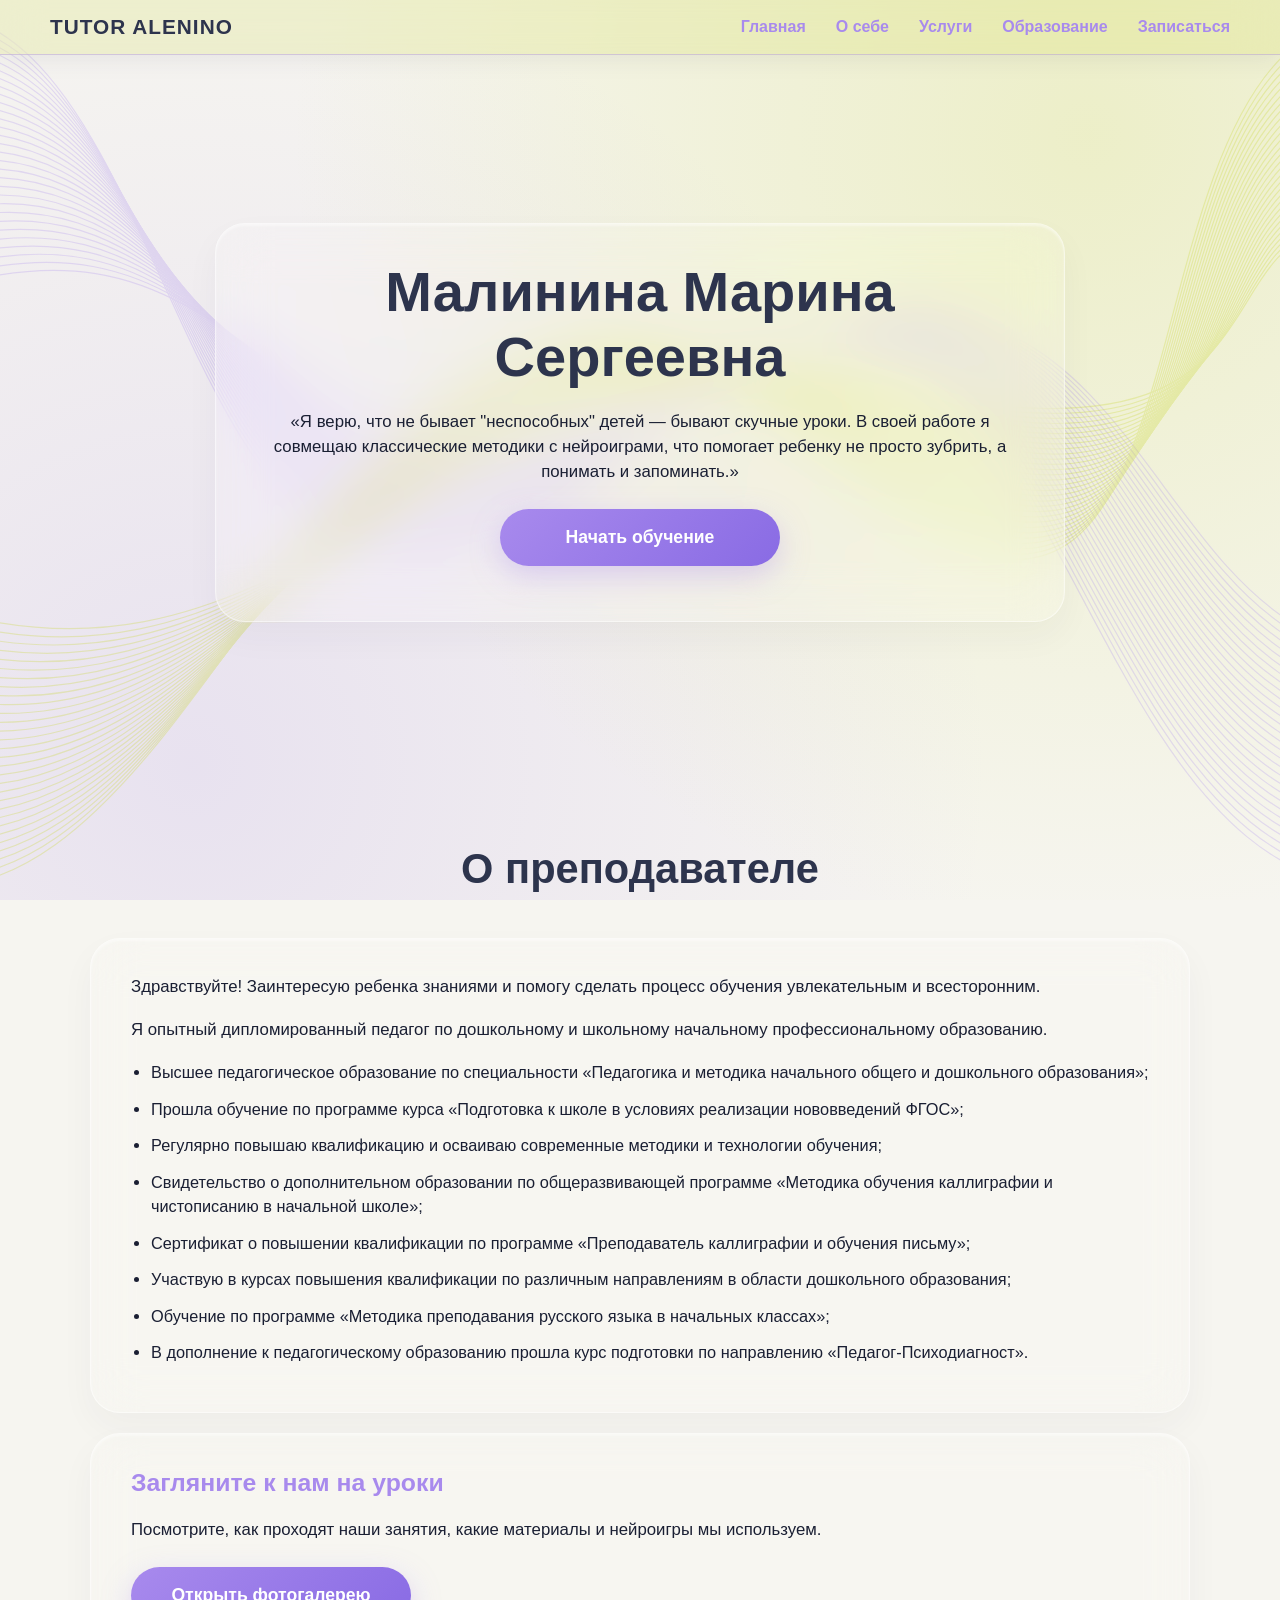
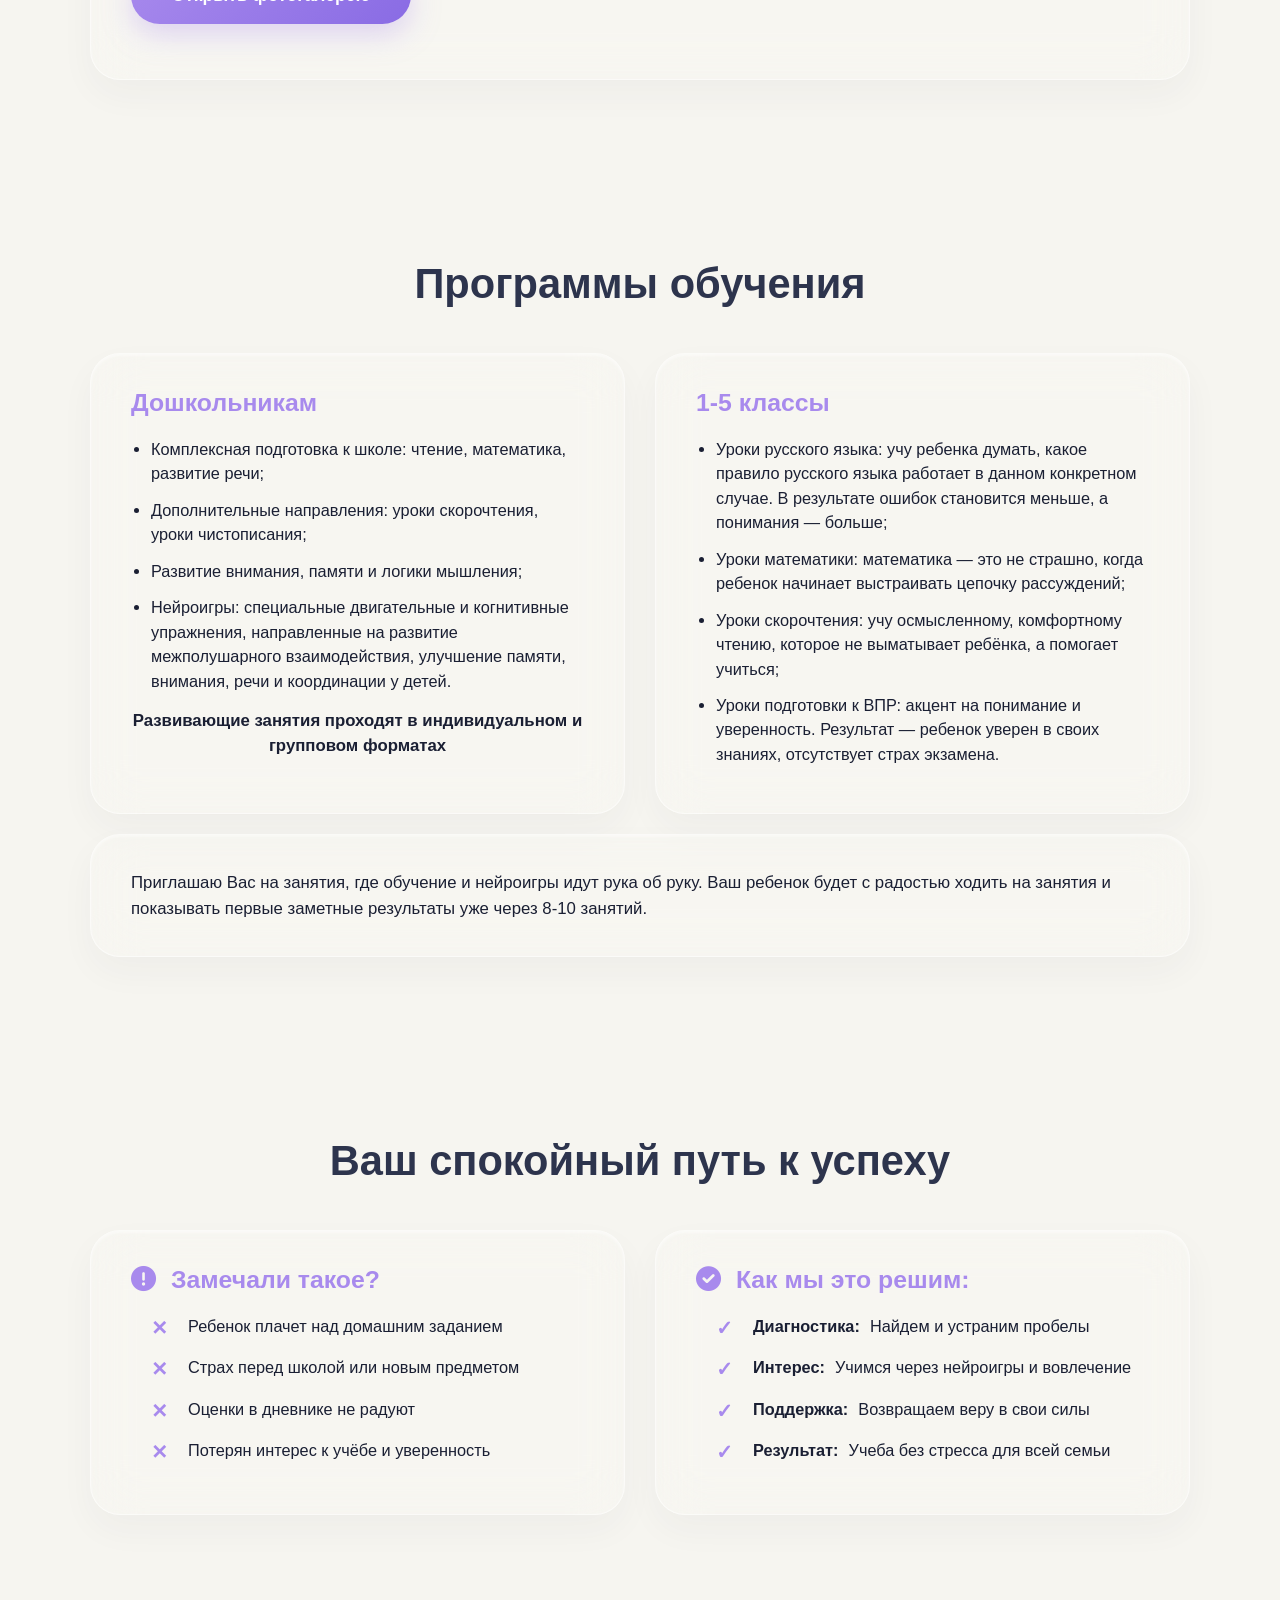
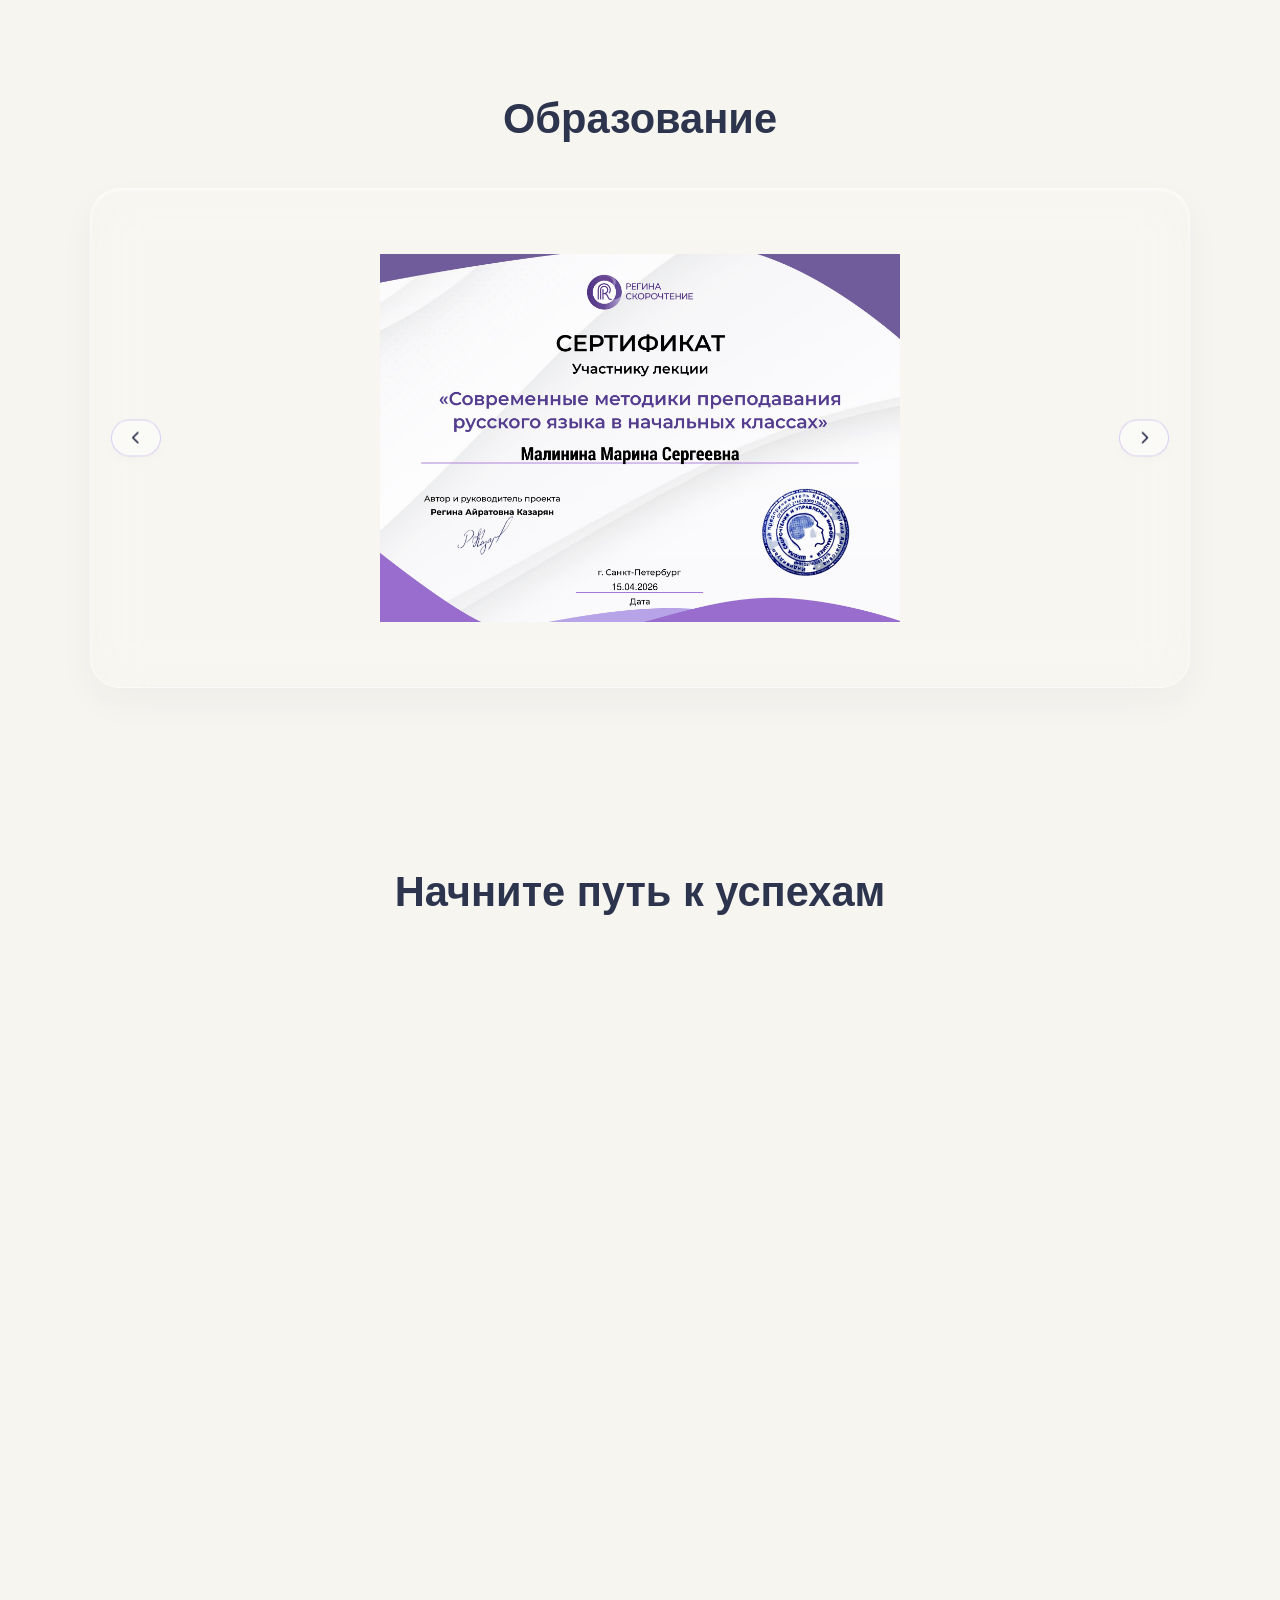
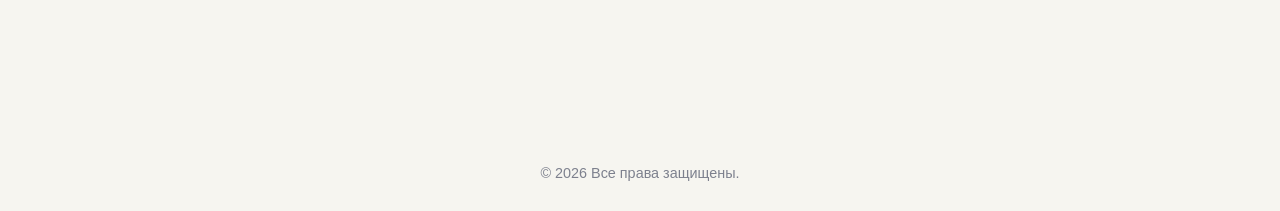
==== commit 6b39bba2: "Update index.html" ====
--- a/index.html
+++ b/index.html
@@ -38,11 +38,26 @@
         <div class="container">
             <h2 class="section-title">О преподавателе</h2>
             <div class="glass card reveal">
-                <p>Здравствуйте! Заинтересую ребенка знаниями и помогу сделать процесс обучение увлекательным и всесторонним</p>
+                <p>Здравствуйте! Заинтересую ребенка знаниями и помогу сделать процесс обучения увлекательным и всесторонним.</p>
                 <br>
-                <p>✔️ Я опытный дипломированный педагог по дошкольному и школьному начальному профессиональному образованию</p>
-                <p>✔️ Регулярно прохожу курсы повышения квалификации</p>
-                <p>✔️ К каждому ребёнку — индивидуальный подход</p>
+                <p>Я опытный дипломированный педагог по дошкольному и школьному начальному профессиональному образованию.</p>
+                <br>
+                <ul>
+                    <li>Высшее педагогическое образование по специальности «Педагогика и методика начального общего и дошкольного образования»;</li>
+                    <li>Прошла обучение по программе курса «Подготовка к школе в условиях реализации нововведений ФГОС»;</li>
+                    <li>Регулярно повышаю квалификацию и осваиваю современные методики и технологии обучения;</li>
+                    <li>Свидетельство о дополнительном образовании по общеразвивающей программе «Методика обучения каллиграфии и чистописанию в начальной школе»;</li>
+                    <li>Сертификат о повышении квалификации по программе «Преподаватель каллиграфии и обучения письму»;</li>
+                    <li>Участвую в курсах повышения квалификации по различным направлениям в области дошкольного образования;</li>
+                    <li>Обучение по программе «Методика преподавания русского языка в начальных классах»;</li>
+                    <li>В дополнение к педагогическому образованию прошла курс подготовки по направлению «Педагог-Психодиагност».</li>
+                </ul>
+            </div>
+
+            <div class="glass card reveal services-full-width">
+                <h3>Загляните к нам на уроки</h3>
+                <p>Посмотрите, как проходят наши занятия, какие материалы и нейроигры мы используем.</p>
+                <a href="gallery.html" class="cta-button">Открыть фотогалерею</a>
             </div>
         </div>
     </section>
@@ -54,23 +69,27 @@
                 <div class="glass card reveal">
                     <h3>Дошкольникам</h3>
                     <ul>
-                        <li>Комплексная подготовка к школе</li>
-                        <li>Чтение, счёт, моторика</li>
-                        <li>Математика и логика</li>
-                        <li>Уроки чистописания: эти уроки являются инструментом для успешной учебы и развития ребенка. Помогаю исправить почерк, сделать письмо разборчивым и комфортным</li>
-                        <li>Развитие усидчивости</li>
-                        <li>Нейроигры: это специальные двигательные и когнитивные упражнения, направленные на развитие межполушарного взаимодействия, улучшение памяти, внимания, речи и координации у детей</li>
+                        <li>Комплексная подготовка к школе: чтение, математика, развитие речи;</li>
+                        <li>Дополнительные направления: уроки скорочтения, уроки чистописания;</li>
+                        <li>Развитие внимания, памяти и логики мышления;</li>
+                        <li>Нейроигры: специальные двигательные и когнитивные упражнения, направленные на развитие межполушарного взаимодействия, улучшение памяти, внимания, речи и координации у детей.</li>
+                    </ul>
+                    <p style="text-align: center; margin-top: 15px; font-weight: 600;">Развивающие занятия проходят в индивидуальном и групповом форматах</p>
+                </div>
+
+                <div class="glass card reveal">
+                    <h3>1-5 классы</h3>
+                    <ul>
+                        <li>Уроки русского языка: учу ребенка думать, какое правило русского языка работает в данном конкретном случае. В результате ошибок становится меньше, а понимания — больше;</li>
+                        <li>Уроки математики: математика — это не страшно, когда ребенок начинает выстраивать цепочку рассуждений;</li>
+                        <li>Уроки скорочтения: учу осмысленному, комфортному чтению, которое не выматывает ребёнка, а помогает учиться;</li>
+                        <li>Уроки подготовки к ВПР: акцент на понимание и уверенность. Результат — ребенок уверен в своих знаниях, отсутствует страх экзамена.</li>
                     </ul>
                 </div>
-                <div class="glass card reveal">
-                    <h3>1-4 классы</h3>
-                    <ul>
-                        <li>Уроки русского языка: учу ребенка думать, какое правило русского языка работает в данном конкретном случае. В результате, ошибок становится меньше, а понимания - больше</li>
-                        <li>Уроки математики: математика- это не страшно, когда ребенок начинает выстраивать цепочку рассуждений</li>
-                        <li>Уроки скорочтения: учу осмысленному, комфортному чтению, которое не выматывает ребёнка, а помогает учиться</li>
-                        <li>Уроки подготовки к ВПР: акцент на понимание и уверенность. Результат - ребенок уверен в своих знаниях, отсутствует страх экзамена</li>
-                    </ul>
-                </div>
+            </div>
+
+            <div class="glass card reveal services-full-width">
+                <p>Приглашаю Вас на занятия, где обучение и нейроигры идут рука об руку. Ваш ребенок будет с радостью ходить на занятия и показывать первые заметные результаты уже через 8-10 занятий.</p>
             </div>
         </div>
     </section>
@@ -107,9 +126,9 @@
             <h2 class="section-title">Образование</h2>
             <div class="carousel-container glass reveal">
                 <div class="carousel-slide">
-                    <img src="diplom1.jpg" alt=".">
-                    <img src="diplom2.jpg" alt=".">
-                    <img src="diplom3.jpg" alt=".">
+                    <img src="diplom1.jpg" alt="Диплом 1">
+                    <img src="diplom2.jpg" alt="Диплом 2">
+                    <img src="diplom3.jpg" alt="Диплом 3">
                 </div>
                 <button id="prevBtn" class="carousel-btn btn-glass"><i class="fas fa-chevron-left"></i></button>
                 <button id="nextBtn" class="carousel-btn btn-glass"><i class="fas fa-chevron-right"></i></button>
@@ -156,4 +175,4 @@
 
     <script src="script.js"></script>
 </body>
-</html>+</html>
--- a/style.css
+++ b/style.css
@@ -37,15 +37,10 @@
     align-items: center;
     padding: 15px 50px;
     z-index: 1000;
-    
-    /* Нежный полупрозрачный лаймовый оттенок */
     background: rgba(203, 216, 59, 0.18) !important; 
     backdrop-filter: blur(20px);
     -webkit-backdrop-filter: blur(20px);
-    
-    /* Тонкая фиолетовая полоска снизу */
     border-bottom: 1px solid rgba(168, 138, 237, 0.4) !important;
-    
     box-shadow: 0 4px 25px rgba(45, 52, 77, 0.08);
 }
 
@@ -62,7 +57,6 @@
 }
 
 .nav-links li a {
-    /* Слова меню изначально фиолетовые */
     color: var(--accent-blue) !important; 
     text-decoration: none;
     margin-left: 30px;
@@ -70,7 +64,6 @@
     transition: color 0.3s ease;
 }
 
-/* При наведении слова становятся лаймовыми */
 .nav-links li a:hover {
     color: var(--accent-lime) !important;
     text-shadow: 0 1px 3px rgba(45, 52, 77, 0.2); 
@@ -107,6 +100,15 @@
     width: 100% !important;
 }
 
+.hero-content .glass {
+    display: flex !important;
+    flex-direction: column !important;
+    justify-content: space-between !important;
+    align-items: center !important;
+    height: auto !important; 
+    padding-bottom: 45px !important; 
+}
+
 h1 {
     font-size: clamp(2rem, 5vw, 3.5rem);
     margin-bottom: 20px;
@@ -120,7 +122,7 @@
     opacity: 1 !important;
 }
 
-/* 4. ОБЩИЕ СТИЛИ БЛОКОВ (GLASSMOPRHISM) */
+/* 4. ОБЩИЕ СТИЛИ БЛОКОВ */
 .container {
     max-width: 1140px !important;
     margin: 0 auto !important;
@@ -142,7 +144,6 @@
     color: var(--text-main);
 }
 
-/* СЕТКИ ДЛЯ КАРТОЧЕК */
 .services-grid, .approach-grid {
     display: grid !important;
     grid-template-columns: repeat(auto-fit, minmax(320px, 1fr)) !important;
@@ -153,20 +154,16 @@
     box-sizing: border-box !important;
 }
 
-/* СТИЛЬ УЛЬТРА-ПРОЗРАЧНОГО СТЕКЛА */
 .glass {
     background: rgba(255, 255, 255, 0.16) !important; 
     backdrop-filter: blur(25px) saturate(130%) !important; 
     -webkit-backdrop-filter: blur(25px) saturate(130%) !important;
-    
     border-radius: 30px !important;
     padding: 35px 40px !important;
-    
     border: 1px solid rgba(255, 255, 255, 0.5) !important;
     box-shadow: 
         inset 0 2px 2px rgba(255, 255, 255, 0.4),
         0 15px 35px rgba(45, 52, 77, 0.04) !important;
-        
     color: var(--text-dark) !important; 
     transition: transform 0.3s ease, background 0.3s ease, box-shadow 0.3s ease !important;
     box-sizing: border-box !important;
@@ -174,7 +171,6 @@
     width: 100% !important;
 }
 
-/* Интерактив при наведении на стекло */
 .glass:hover {
     transform: translateY(-5px) !important;
     background: rgba(255, 255, 255, 0.25) !important;
@@ -235,7 +231,7 @@
     flex-shrink: 0;
 }
 
-/* 5. КНОПКИ ССЫЛОК (ПРОЗРАЧНЫЕ СТЕКЛЯШКИ) */
+/* 5. КНОПКИ ССЫЛОК */
 .btn-glass, .social-btn {
     display: inline-block;
     padding: 14px 32px;
@@ -259,7 +255,6 @@
     box-shadow: 0 8px 25px rgba(168, 138, 237, 0.3);
 }
 
-/* Галочки и крестики */
 .dot, 
 .dot.blue, 
 .approach-grid li span {
@@ -346,10 +341,9 @@
     width: 100% !important;
 }
 
-/* 8. ГЛАВНАЯ КНОПКА ЗАПИСИ */
 .cta-button {
     display: inline-block !important;
-    margin: 30px auto 20px auto !important; 
+    margin: 25px auto 20px auto !important;
     padding: 18px 40px !important;
     background: linear-gradient(135deg, var(--accent-blue) 0%, #896be4 100%) !important;
     color: #ffffff !important; 
@@ -363,8 +357,8 @@
     transition: var(--transition) !important;
     cursor: pointer;
     text-align: center !important;
-    width: auto !important;
-    min-width: 280px !important;
+    width: 100% !important;
+    max-width: 280px !important;
 }
 
 .cta-button:hover {
@@ -394,7 +388,6 @@
     padding: 12px 28px;
 }
 
-/* 9. АНИМАЦИЯ ПОЯВЛЕНИЯ */
 .reveal {
     opacity: 0;
     transform: translateY(40px);
@@ -406,46 +399,156 @@
     transform: translateY(0);
 }
 
-/* 10. АДАПТИВНОСТЬ */
+/* ==========================================================================
+   10. АДАПТИВНОСТЬ И ФИКСЫ ИСКЛЮЧИТЕЛЬНО ДЛЯ ТЕЛЕФОНОВ (max-width: 768px)
+   ========================================================================== */
 @media (max-width: 768px) {
+    
+    /* --- ИСПРАВЛЕНИЕ: ВЫРАВНИВАНИЕ ЦИТАТЫ ПО ШИРИНЕ / СЕРЕДИНЕ ТОЛЬКО ДЛЯ МОБИЛЬНЫХ --- */
+    .hero-content p {
+        text-align: justify !important;          /* Выравнивание по ширине страницы */
+        text-align-last: center !important;     /* Центрирует последнюю строку абзаца для красоты */
+        font-size: 1rem !important;
+    }
+    
+    /* --- ИСПРАВЛЕНИЕ №1: ТОЧКИ ДЛЯ СПИСКОВ ТЕПЕРЬ ВИДНЫ НА ТЕЛЕФОНЕ --- */
+    .services-grid .glass ul {
+        list-style-type: disc !important;       
+        padding-left: 22px !important;          
+        display: block !important;
+    }
+
+    .services-grid .glass li {
+        display: list-item !important;          
+        text-align: left !important;
+        margin-bottom: 12px !important;
+        list-style-type: disc !important;
+    }
+
+    /* --- ИСПРАВЛЕНИЕ №2: "КАК МЫ ЭТО РЕШИМ" (ПЕРЕНОС ТЕКСТА С НОВОЙ СТРОКИ) --- */
+    .approach-grid .clean-list li {
+        display: block !important;              
+        text-align: left !important;
+        margin-bottom: 18px !important;
+        position: relative;
+        padding-left: 28px !important;          
+    }
+
+    .approach-grid .clean-list li .dot {
+        position: absolute !important;          
+        left: 0 !important;
+        top: 0 !important;
+        margin: 0 !important;
+    }
+
+    .approach-grid .clean-list li strong {
+        display: block !important;              
+        margin-bottom: 3px !important;          
+    }
+
+    /* --- ОСТАЛЬНЫЕ СТАНДАРТНЫЕ МОБИЛЬНЫЕ СТИЛИ --- */
     .nav-links {
-        display: none;
-        flex-direction: column;
-        position: absolute;
-        top: 65px;
-        right: 20px;
-        background: rgba(255, 255, 255, 0.95);
-        backdrop-filter: blur(10px);
-        padding: 20px;
-        border-radius: 20px;
-        box-shadow: 0 10px 30px rgba(0,0,0,0.1);
-        border: 1px solid rgba(168, 138, 237, 0.2);
+        display: none !important;
+        flex-direction: column !important;
+        position: absolute !important;
+        top: 65px !important;
+        right: 20px !important;
+        background: rgba(255, 255, 255, 0.95) !important;
+        backdrop-filter: blur(10px) !important;
+        padding: 20px !important;
+        border-radius: 20px !important;
+        box-shadow: 0 10px 30px rgba(0,0,0,0.1) !important;
+        border: 1px solid rgba(168, 138, 237, 0.2) !important;
     }
     .nav-links li a {
-        margin-left: 0;
-        margin-bottom: 15px;
-        display: block;
-    }
-    .nav-links.active { display: flex; }
-    .menu-toggle { display: block; }
-    .services-grid, .approach-grid { grid-template-columns: 1fr !important; }
-    .navbar { padding: 15px 25px; }
-    .hero-content { padding: 40px 20px !important; }
-    .glass { padding: 30px 25px !important; }
-    .carousel-container { height: 350px; }
-}
-
-/* 11. ПОДВАЛ (FOOTER) */
+        margin-left: 0 !important;
+        margin-bottom: 15px !important;
+        display: block !important;
+    }
+    .nav-links.active { display: flex !important; }
+    .menu-toggle { display: block !important; }
+    
+    .services-grid, .approach-grid { 
+        grid-template-columns: 1fr !important; 
+    }
+    .navbar { padding: 15px 25px !important; }
+    
+    .carousel-container { 
+        height: auto !important; 
+        max-height: 250px !important;
+    }
+    .carousel-slide img {
+        max-width: 100% !important;
+        height: auto !important;
+        padding: 10px !important;
+    }
+    
+    .hero-content { padding: 20px 10px !important; }
+    
+    .glass { 
+        padding: 25px 20px !important; 
+    }
+
+    .section-title {
+        font-size: 2rem !important;
+        line-height: 1.2 !important;
+        text-align: center !important;
+        margin-bottom: 30px !important;
+        word-wrap: break-word !important;
+    }
+
+    /* Все остальные тексты по-прежнему выравниваются по левому краю */
+    .glass card p, #about p {
+        text-align: left !important;
+        text-align-last: left !important;
+        line-height: 1.5 !important;
+        font-size: 1rem !important;
+    }
+
+    .glass h2, .glass h3 {
+        text-align: left !important;
+        text-align-last: left !important;
+        font-size: 1.3rem !important;
+        margin-bottom: 10px !important;
+    }
+
+    .contact-box {
+        display: flex !important;
+        flex-direction: column !important;
+        align-items: center !important;
+        justify-content: center !important;
+        text-align: center !important;
+        width: 100% !important;
+    }
+
+    .contact-box .cta-text,
+    .contact-box .cta-subtext,
+    .contact-box div,
+    .contact-box p,
+    .contact-item,
+    .work-time,
+    .social-links {
+        text-align: center !important;
+        text-align-last: center !important;
+        align-self: center !important;
+        justify-content: center !important;
+        width: 100% !important;
+    }
+}
+
+/* ==========================================================================
+   11. ПОДВАЛ (FOOTER)
+   ========================================================================== */
 .site-footer {
     padding: 30px 0;
     text-align: center;
     width: 100%;
-    margin-top: 50px; /* Отступ от блока контактов */
+    margin-top: 50px;
 }
 
 .site-footer p {
     color: var(--text-main);
-    opacity: 0.6; /* Делаем текст приглушенным, чтобы не отвлекал */
+    opacity: 0.6;
     font-size: 0.9rem;
     font-weight: 500;
 }
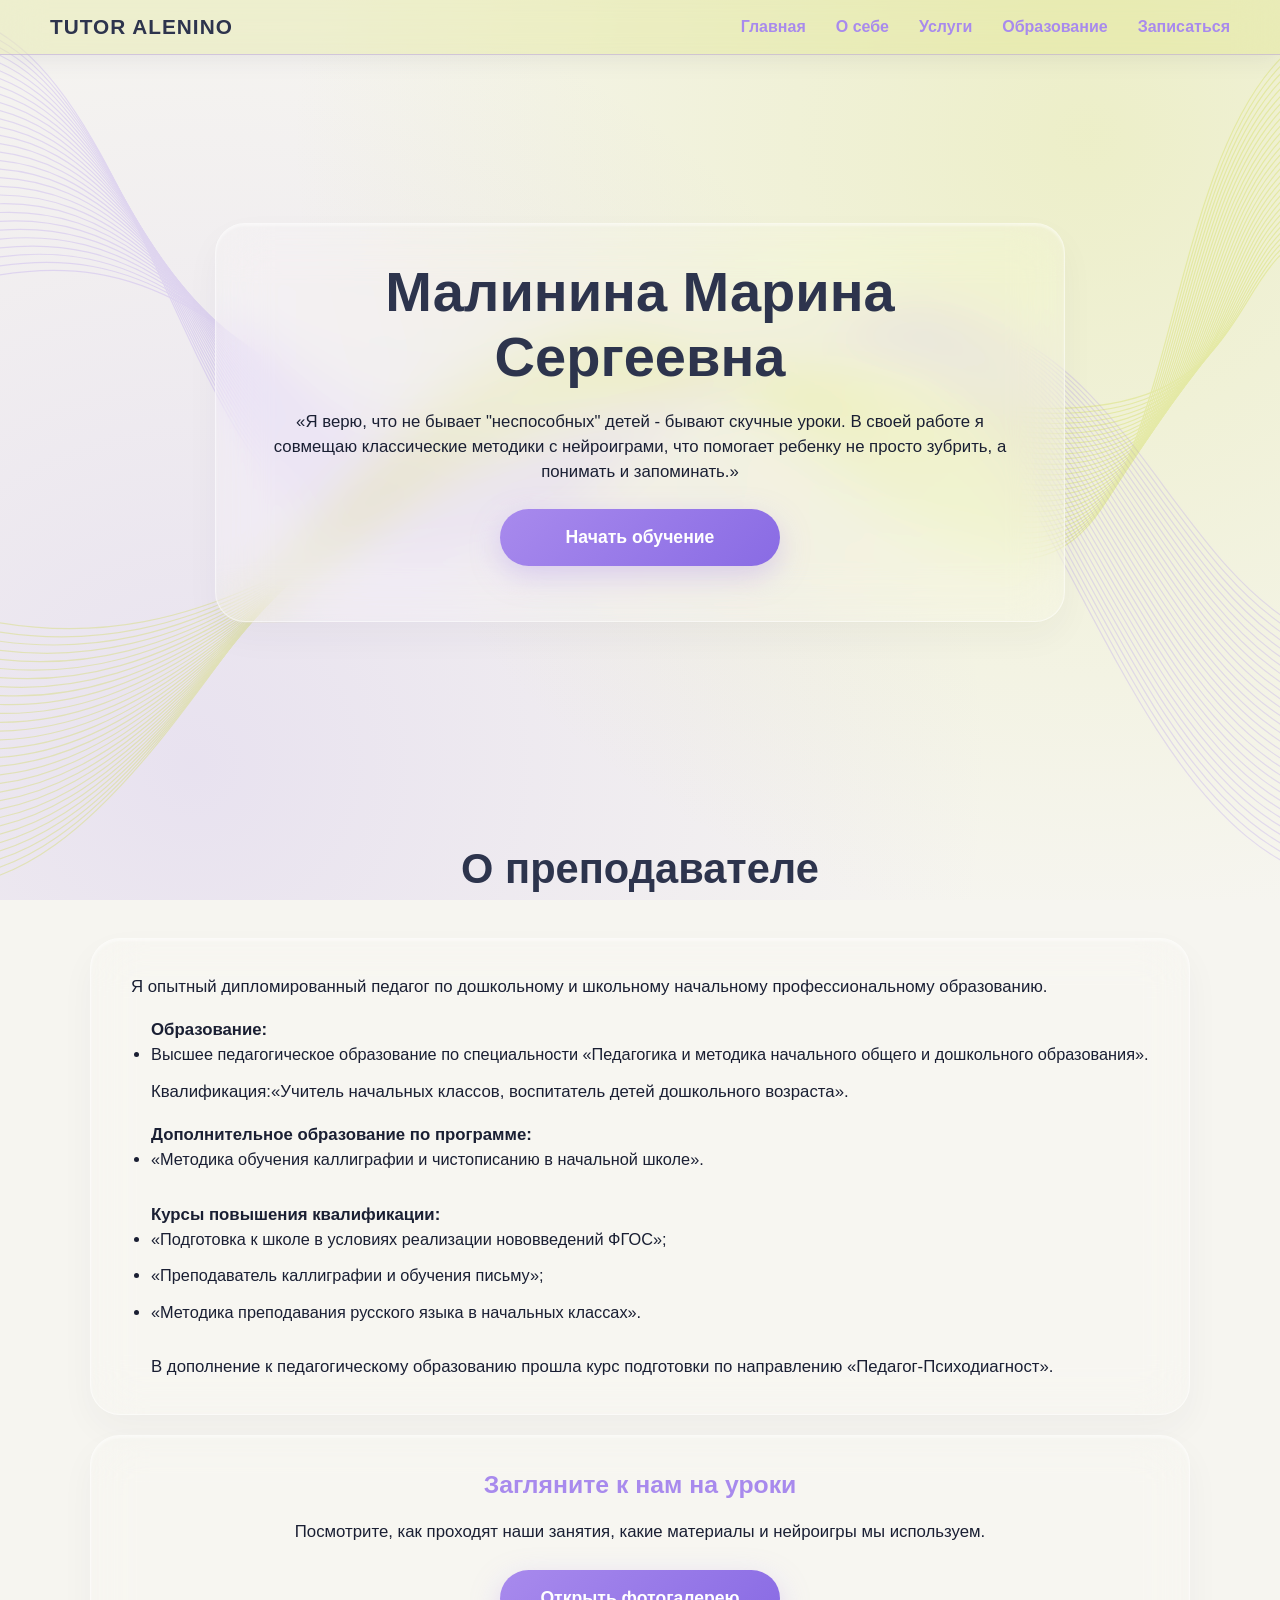
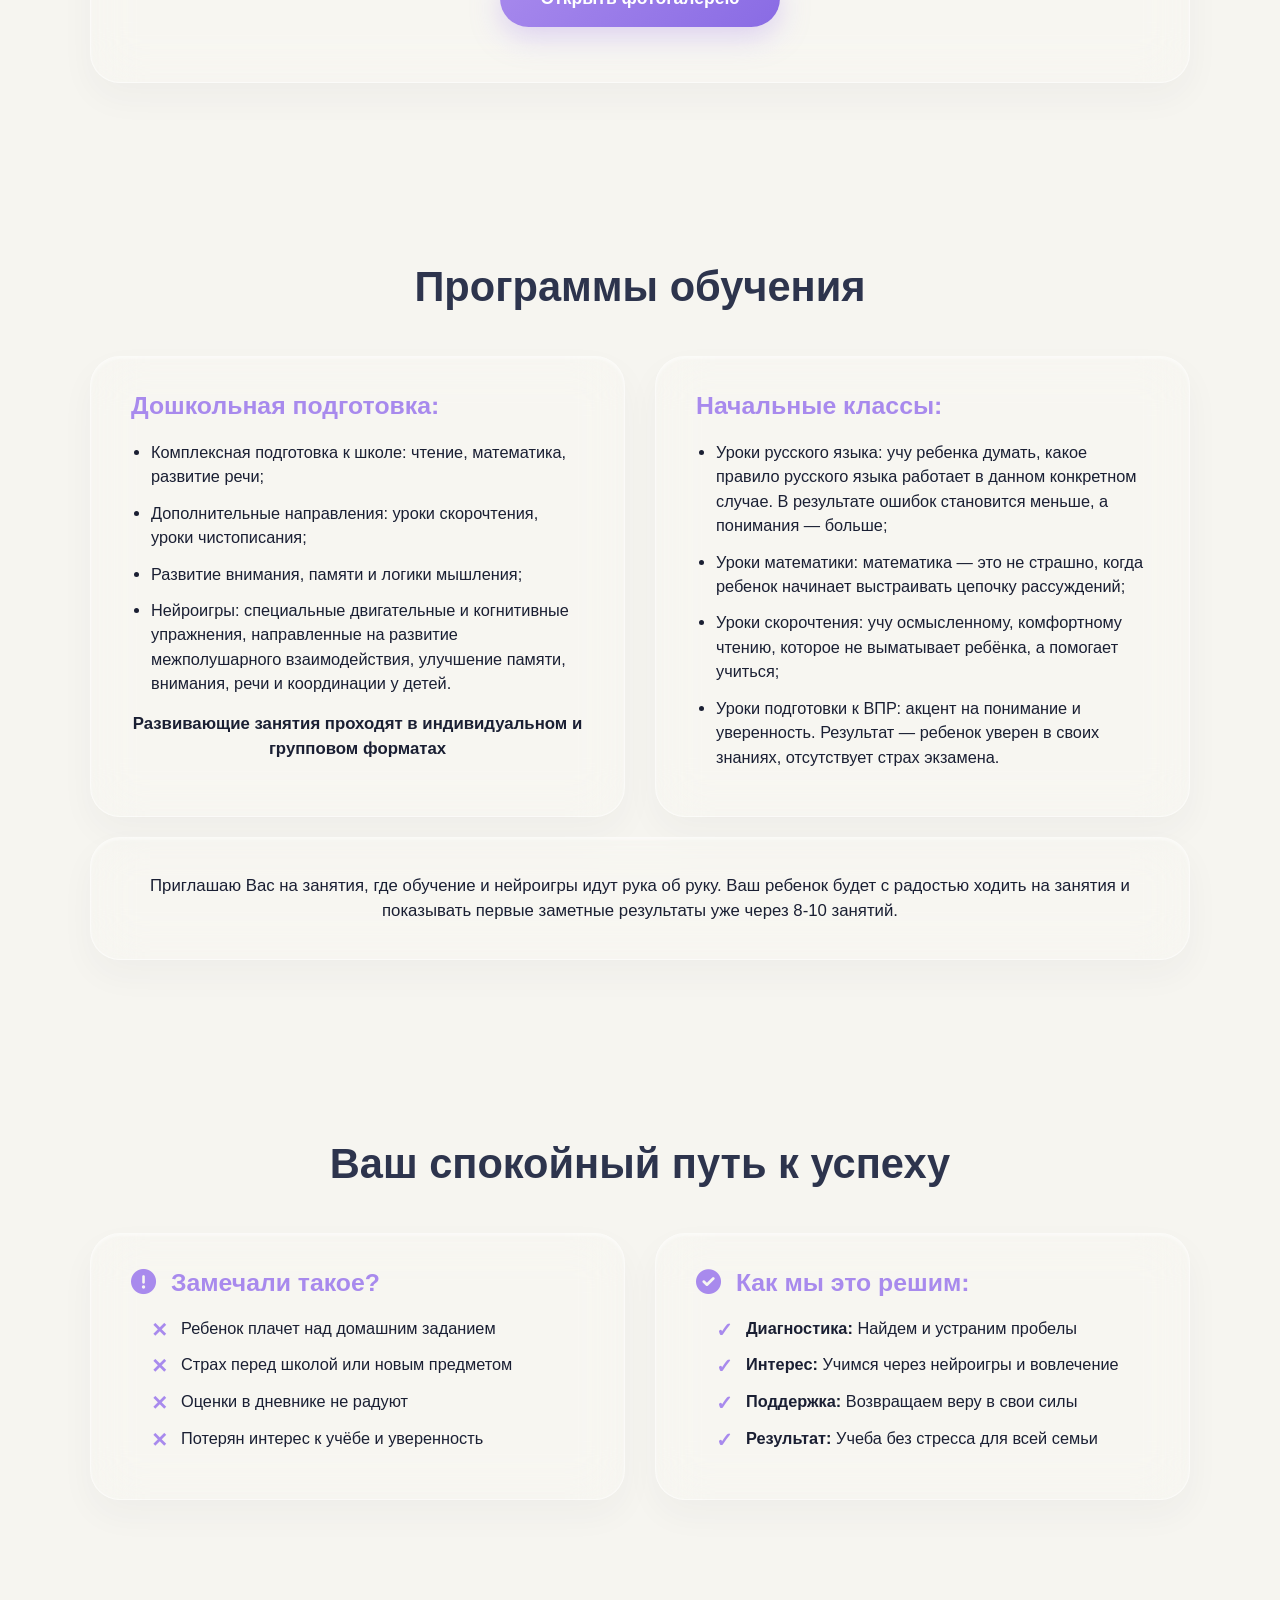
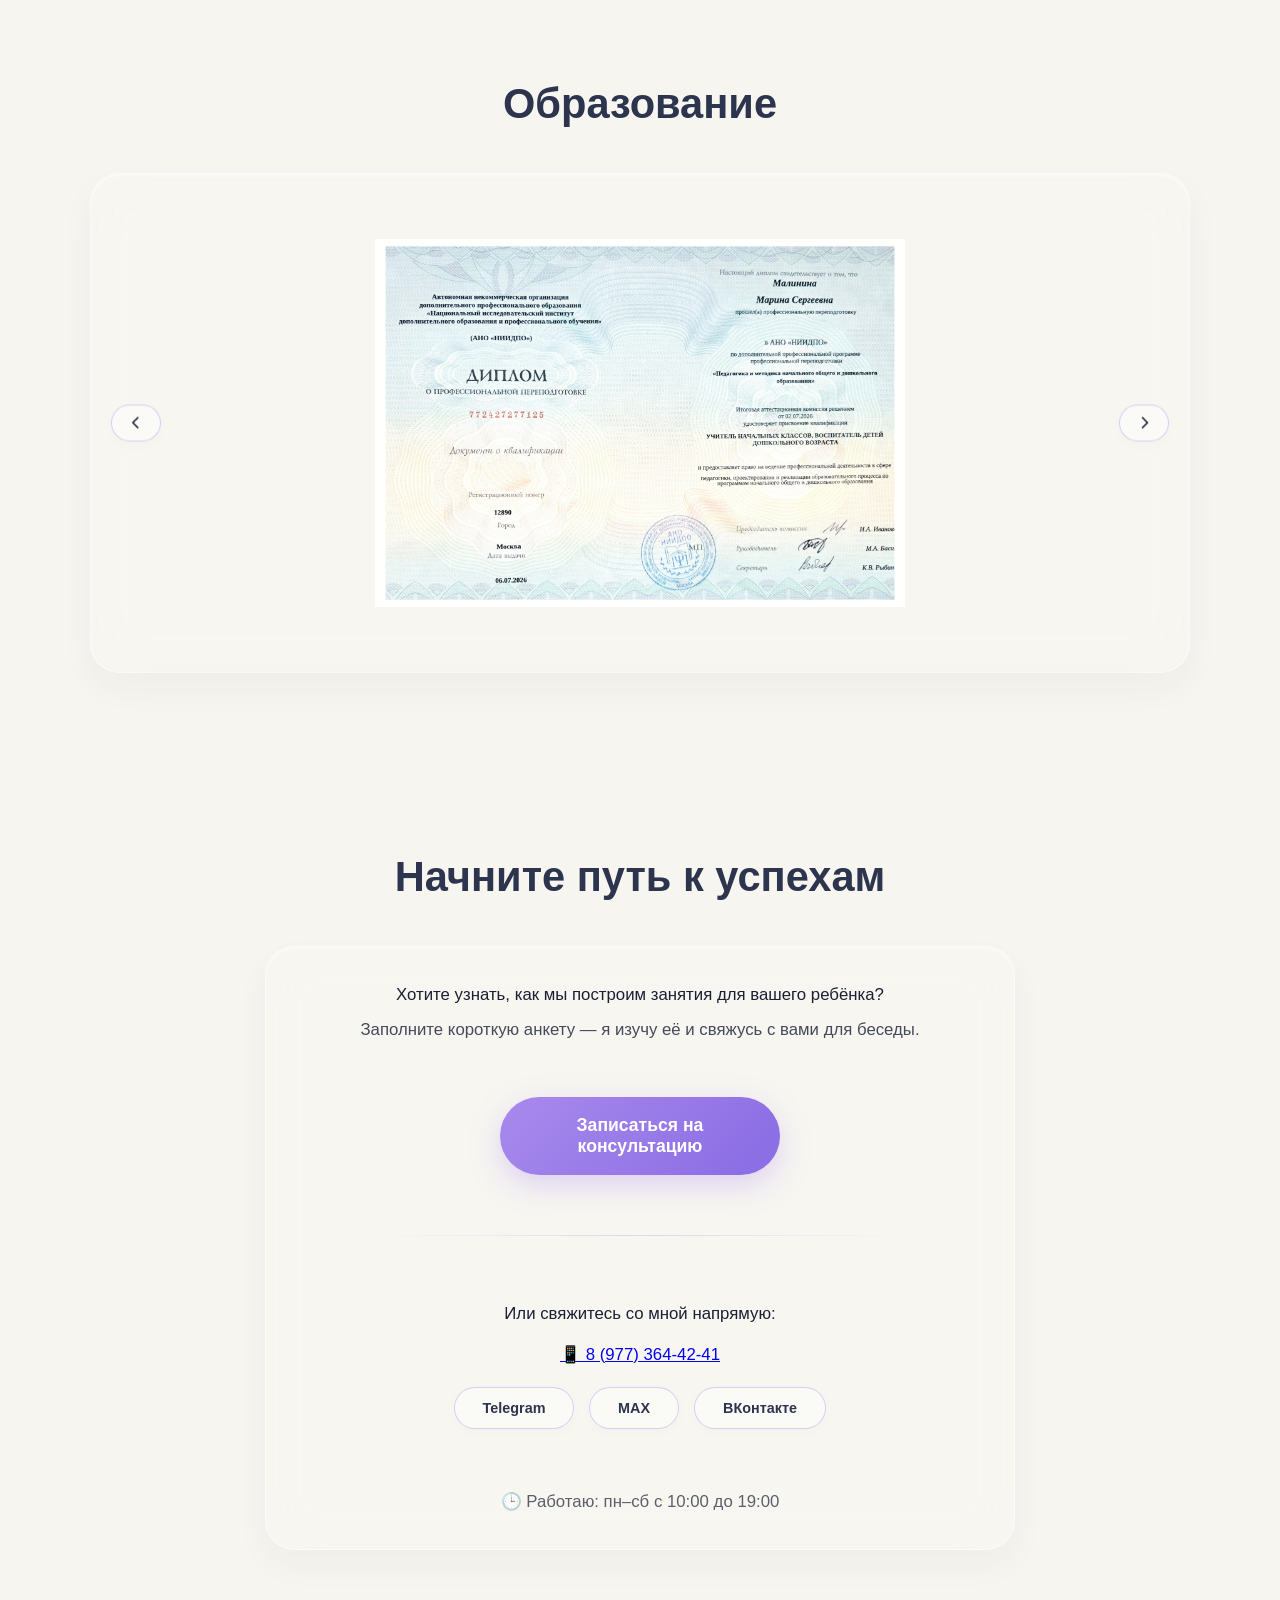
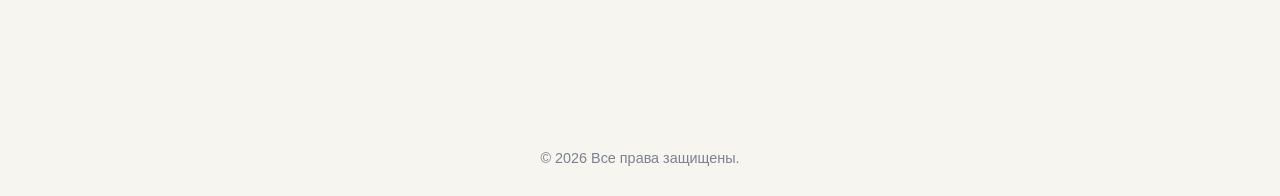
==== commit 730d1942: "Add files via upload" ====
--- a/index.html
+++ b/index.html
@@ -28,7 +28,7 @@
         <div class="container hero-layout">
             <div class="hero-content glass">
                 <h1>Малинина Марина Сергеевна</h1>
-                <p>«Я верю, что не бывает "неспособных" детей — бывают скучные уроки. В своей работе я совмещаю классические методики с нейроиграми, что помогает ребенку не просто зубрить, а понимать и запоминать.»</p>
+                <p>«Я верю, что не бывает "неспособных" детей - бывают скучные уроки. В своей работе я совмещаю классические методики с нейроиграми, что помогает ребенку не просто зубрить, а понимать и запоминать.»</p>
                 <a href="#start-path" class="cta-button">Начать обучение</a>
             </div>
         </div>
@@ -38,19 +38,22 @@
         <div class="container">
             <h2 class="section-title">О преподавателе</h2>
             <div class="glass card reveal">
-                <p>Здравствуйте! Заинтересую ребенка знаниями и помогу сделать процесс обучения увлекательным и всесторонним.</p>
-                <br>
                 <p>Я опытный дипломированный педагог по дошкольному и школьному начальному профессиональному образованию.</p>
                 <br>
                 <ul>
-                    <li>Высшее педагогическое образование по специальности «Педагогика и методика начального общего и дошкольного образования»;</li>
-                    <li>Прошла обучение по программе курса «Подготовка к школе в условиях реализации нововведений ФГОС»;</li>
-                    <li>Регулярно повышаю квалификацию и осваиваю современные методики и технологии обучения;</li>
-                    <li>Свидетельство о дополнительном образовании по общеразвивающей программе «Методика обучения каллиграфии и чистописанию в начальной школе»;</li>
-                    <li>Сертификат о повышении квалификации по программе «Преподаватель каллиграфии и обучения письму»;</li>
-                    <li>Участвую в курсах повышения квалификации по различным направлениям в области дошкольного образования;</li>
-                    <li>Обучение по программе «Методика преподавания русского языка в начальных классах»;</li>
-                    <li>В дополнение к педагогическому образованию прошла курс подготовки по направлению «Педагог-Психодиагност».</li>
+                    <p><b>Образование:</b></p>
+                    <li>Высшее педагогическое образование по специальности «Педагогика и методика начального общего и дошкольного образования».</li>
+                    <p>Квалификация:«Учитель начальных классов, воспитатель детей дошкольного возраста».</p>
+                    <br>
+                    <p><b>Дополнительное образование по программе:</b><p>
+                    <li>«Методика обучения каллиграфии и чистописанию в начальной школе».</li>
+                    <br>
+                    <p><b>Курсы повышения квалификации:</b></p>
+                    <li>«Подготовка к школе в условиях реализации нововведений ФГОС»;</li>
+                    <li>«Преподаватель каллиграфии и обучения письму»;</li> 
+                    <li>«Методика преподавания русского языка в начальных классах».</li>
+                    <br>
+                    <p>В дополнение к педагогическому образованию прошла курс подготовки по направлению «Педагог-Психодиагност».</p>
                 </ul>
             </div>
 
@@ -67,7 +70,7 @@
             <h2 class="section-title">Программы обучения</h2>
             <div class="services-grid">
                 <div class="glass card reveal">
-                    <h3>Дошкольникам</h3>
+                    <h3>Дошкольная подготовка:</h3>
                     <ul>
                         <li>Комплексная подготовка к школе: чтение, математика, развитие речи;</li>
                         <li>Дополнительные направления: уроки скорочтения, уроки чистописания;</li>
@@ -78,7 +81,7 @@
                 </div>
 
                 <div class="glass card reveal">
-                    <h3>1-5 классы</h3>
+                    <h3>Начальные классы:</h3>
                     <ul>
                         <li>Уроки русского языка: учу ребенка думать, какое правило русского языка работает в данном конкретном случае. В результате ошибок становится меньше, а понимания — больше;</li>
                         <li>Уроки математики: математика — это не страшно, когда ребенок начинает выстраивать цепочку рассуждений;</li>
@@ -126,9 +129,13 @@
             <h2 class="section-title">Образование</h2>
             <div class="carousel-container glass reveal">
                 <div class="carousel-slide">
-                    <img src="diplom1.jpg" alt="Диплом 1">
-                    <img src="diplom2.jpg" alt="Диплом 2">
-                    <img src="diplom3.jpg" alt="Диплом 3">
+                    <img src="Dip1.jpg" alt="">
+                    <img src="Dip2.jpg" alt="">
+                    <img src="Dip3.jpg" alt="">
+                    <img src="Dip4.jpg" alt="">
+                    <img src="diplom1.jpg" alt="">
+                    <img src="diplom2.jpg" alt="">
+                    <img src="diplom3.jpg" alt="">
                 </div>
                 <button id="prevBtn" class="carousel-btn btn-glass"><i class="fas fa-chevron-left"></i></button>
                 <button id="nextBtn" class="carousel-btn btn-glass"><i class="fas fa-chevron-right"></i></button>
@@ -175,4 +182,4 @@
 
     <script src="script.js"></script>
 </body>
-</html>
+</html>
--- a/style.css
+++ b/style.css
@@ -16,7 +16,6 @@
 
 body {
     background-color: var(--bg-light);
-    /* МАСШТАБНЫЙ ГУСТОЙ ШЛЕЙФ ИЗ 60 ТОНКИХ РАЗМАШИСТЫХ ЛИНИЙ НА ВЕСЬ ЭКРАН (ОБНОВЛЕННЫЕ ЦВЕТА) */
     background-image: 
         url("data:image/svg+xml,%3Csvg xmlns='http://www.w3.org/2000/svg' viewBox='0 0 1440 900'%3E%3Cg fill='none' stroke='%23A88AED' opacity='0.25'%3E%3Cpath d='M-100,50 C300,-200 200,900 700,450 C1200,0 1100,1100 1600,850' stroke-width='1.2'/%3E%3Cpath d='M-100,60 C303,-190 203,890 703,448 C1203,3 1103,1090 1600,842' stroke-width='1.2'/%3E%3Cpath d='M-100,70 C306,-180 206,880 706,446 C1206,6 1106,1080 1600,834' stroke-width='1.2'/%3E%3Cpath d='M-100,80 C309,-170 209,870 709,444 C1209,9 1109,1070 1600,826' stroke-width='1.2'/%3E%3Cpath d='M-100,90 C312,-160 212,860 712,442 C1212,12 1112,1060 1600,818' stroke-width='1.2'/%3E%3Cpath d='M-100,100 C315,-150 215,850 715,440 C1215,15 1115,1050 1600,810' stroke-width='1.2'/%3E%3Cpath d='M-100,110 C318,-140 218,840 718,438 C1218,18 1118,1040 1600,802' stroke-width='1.2'/%3E%3Cpath d='M-100,120 C321,-130 221,830 721,436 C1221,21 1121,1030 1600,794' stroke-width='1.2'/%3E%3Cpath d='M-100,130 C324,-120 224,820 724,434 C1224,24 1124,1020 1600,786' stroke-width='1.2'/%3E%3Cpath d='M-100,140 C327,-110 227,810 727,432 C1227,27 1127,1010 1600,778' stroke-width='1.2'/%3E%3Cpath d='M-100,150 C330,-100 230,800 730,430 C1230,30 1130,1000 1600,770' stroke-width='1.2'/%3E%3Cpath d='M-100,160 C333,-90 233,790 733,428 C1233,33 1133,990 1600,762' stroke-width='1.2'/%3E%3Cpath d='M-100,170 C336,-80 236,780 736,426 C1236,36 1136,980 1600,754' stroke-width='1.2'/%3E%3Cpath d='M-100,180 C339,-70 239,770 739,424 C1239,39 1139,970 1600,746' stroke-width='1.2'/%3E%3Cpath d='M-100,190 C342,-60 242,760 742,422 C1242,42 1142,960 1600,738' stroke-width='1.2'/%3E%3Cpath d='M-100,200 C345,-50 245,750 745,420 C1245,45 1145,950 1600,730' stroke-width='1.2'/%3E%3Cpath d='M-100,210 C348,-40 248,740 748,418 C1248,48 1148,940 1600,722' stroke-width='1.2'/%3E%3Cpath d='M-100,220 C351,-30 251,730 751,416 C1251,51 1151,930 1600,714' stroke-width='1.2'/%3E%3Cpath d='M-100,230 C354,-20 254,720 754,414 C1254,54 1154,920 1600,706' stroke-width='1.2'/%3E%3Cpath d='M-100,240 C357,-10 257,710 757,412 C1257,57 1157,910 1600,698' stroke-width='1.2'/%3E%3Cpath d='M-100,250 C360,0 260,700 760,410 C1260,60 1160,900 1600,690' stroke-width='1.2'/%3E%3Cpath d='M-100,260 C363,10 263,690 763,408 C1263,63 1163,890 1600,682' stroke-width='1.2'/%3E%3Cpath d='M-100,270 C366,20 266,680 766,406 C1266,66 1166,880 1600,674' stroke-width='1.2'/%3E%3Cpath d='M-100,280 C369,30 269,670 769,404 C1269,69 1169,870 1600,666' stroke-width='1.2'/%3E%3Cpath d='M-100,290 C372,40 272,660 772,402 C1272,72 1172,860 1600,658' stroke-width='1.2'/%3E%3Cpath d='M-100,300 C375,50 275,650 775,400 C1275,75 1175,850 1600,650' stroke-width='1.2'/%3E%3Cpath d='M-100,310 C378,60 278,640 778,398 C1278,78 1178,840 1600,642' stroke-width='1.2'/%3E%3Cpath d='M-100,320 C381,70 278,630 781,396 C1281,81 1181,830 1600,634' stroke-width='1.2'/%3E%3Cpath d='M-100,330 C384,80 284,620 784,394 C1284,84 1184,820 1600,626' stroke-width='1.2'/%3E%3Cpath d='M-100,340 C387,90 287,610 787,392 C1287,87 1187,810 1600,618' stroke-width='1.2'/%3E%3C/g%3E%3Cg fill='none' stroke='%23CBD83B' opacity='0.3'%3E%3Cpath d='M-100,850 C300,1100 400,0 900,450 C1400,900 1100,-200 1600,50' stroke-width='1.2'/%3E%3Cpath d='M-100,840 C303,1090 403,10 903,448 C1403,886 1103,-190 1600,58' stroke-width='1.2'/%3E%3Cpath d='M-100,830 C306,1080 406,20 906,446 C1406,872 1106,-180 1600,66' stroke-width='1.2'/%3E%3Cpath d='M-100,820 C309,1070 409,30 909,444 C1409,858 1109,-170 1600,74' stroke-width='1.2'/%3E%3Cpath d='M-100,810 C312,1060 412,40 912,442 C1412,844 1112,-160 1600,82' stroke-width='1.2'/%3E%3Cpath d='M-100,800 C315,1050 415,50 915,440 C1415,830 1115,-150 1600,90' stroke-width='1.2'/%3E%3Cpath d='M-100,790 C318,1040 418,60 918,438 C1418,816 1118,-140 1600,98' stroke-width='1.2'/%3E%3Cpath d='M-100,780 C321,1030 421,70 921,436 C1421,802 1121,-130 1600,106' stroke-width='1.2'/%3E%3Cpath d='M-100,770 C324,1020 424,80 924,434 C1424,788 1124,-120 1600,114' stroke-width='1.2'/%3E%3Cpath d='M-100,760 C327,1010 427,90 927,432 C1427,774 1127,-110 1600,122' stroke-width='1.2'/%3E%3Cpath d='M-100,750 C330,1000 430,100 930,430 C1430,760 1130,-100 1600,130' stroke-width='1.2'/%3E%3Cpath d='M-100,740 C333,990 433,110 933,428 C1433,746 1133,-90 1600,138' stroke-width='1.2'/%3E%3Cpath d='M-100,730 C336,980 436,120 936,426 C1436,732 1136,-80 1600,146' stroke-width='1.2'/%3E%3Cpath d='M-100,720 C339,970 439,130 939,424 C1439,718 1139,-70 1600,154' stroke-width='1.2'/%3E%3Cpath d='M-100,710 C342,960 442,140 942,422 C1442,704 1142,-60 1600,162' stroke-width='1.2'/%3E%3Cpath d='M-100,700 C345,950 445,150 945,420 C1445,690 1145,-50 1600,170' stroke-width='1.2'/%3E%3Cpath d='M-100,690 C348,940 448,160 948,418 C1448,676 1148,-40 1600,178' stroke-width='1.2'/%3E%3Cpath d='M-100,680 C351,930 451,170 951,416 C1451,662 1151,-30 1600,186' stroke-width='1.2'/%3E%3Cpath d='M-100,670 C354,920 454,180 954,414 C1454,648 1154,-20 1600,194' stroke-width='1.2'/%3E%3Cpath d='M-100,660 C357,910 457,190 957,412 C1457,634 1157,-10 1600,202' stroke-width='1.2'/%3E%3Cpath d='M-100,650 C360,900 460,200 960,410 C1460,620 1160,0 1600,210' stroke-width='1.2'/%3E%3Cpath d='M-100,640 C363,890 463,210 963,408 C1463,606 1163,10 1600,218' stroke-width='1.2'/%3E%3Cpath d='M-100,630 C366,880 466,220 966,406 C1466,592 1166,20 1600,226' stroke-width='1.2'/%3E%3Cpath d='M-100,620 C369,870 469,230 969,404 C1469,578 1169,30 1600,234' stroke-width='1.2'/%3E%3Cpath d='M-100,610 C372,860 472,240 972,402 C1472,564 1172,40 1600,242' stroke-width='1.2'/%3E%3Cpath d='M-100,600 C375,850 475,250 975,400 C1475,550 1175,50 1600,250' stroke-width='1.2'/%3E%3Cpath d='M-100,590 C378,840 478,260 978,398 C1478,536 1178,60 1600,258' stroke-width='1.2'/%3E%3Cpath d='M-100,580 C381,830 481,270 981,396 C1481,522 1181,70 1600,266' stroke-width='1.2'/%3E%3Cpath d='M-100,570 C384,820 484,280 984,394 C1484,508 1184,80 1600,274' stroke-width='1.2'/%3E%3Cpath d='M-100,560 C387,810 487,290 987,392 C1487,494 1187,90 1600,282' stroke-width='1.2'/%3E%3C/g%3E%3C/svg%3E"),
         radial-gradient(circle at 85% 15%, rgba(203, 216, 59, 0.22) 0%, transparent 60%),
@@ -72,7 +71,8 @@
 .menu-toggle {
     display: none;
     cursor: pointer;
-    font-size: 1.2rem;
+    font-size: 1.5rem;
+    padding: 5px;
     color: var(--text-main);
 }
 
@@ -103,7 +103,7 @@
 .hero-content .glass {
     display: flex !important;
     flex-direction: column !important;
-    justify-content: space-between !important;
+    gap: 20px !important;
     align-items: center !important;
     height: auto !important; 
     padding-bottom: 45px !important; 
@@ -152,6 +152,30 @@
     justify-content: center !important;
     align-items: stretch !important;
     box-sizing: border-box !important;
+}
+
+.services-full-width {
+    margin-top: 30px !important;
+    width: 100% !important;
+    text-align: center !important;
+}
+
+/* ПРИНУДИТЕЛЬНОЕ ЦЕНТРИРОВАНИЕ КАРТОЧКИ ГАЛЕРЕИ В HTML И CSS */
+.services-full-width.glass,
+.services-full-width {
+    display: flex !important;
+    flex-direction: column !important;
+    align-items: center !important;
+    justify-content: center !important;
+    text-align: center !important;
+}
+
+.services-full-width h2,
+.services-full-width h3,
+.services-full-width p {
+    text-align: center !important;
+    text-align-last: center !important;
+    width: 100% !important;
 }
 
 .glass {
@@ -209,15 +233,35 @@
     margin-bottom: 12px;
 }
 
+/* ЖЕСТКАЯ ФИКСАЦИЯ СТИЛЕЙ СПИСКОВ (Убирает переносы одиноких слов) */
 .clean-list {
     list-style: none !important;
     padding-left: 0 !important;
-}
-
-.clean-list li {
-    display: flex !important;
-    align-items: flex-start !important;
-    gap: 10px;
+    margin: 0 !important;
+}
+
+.clean-list li,
+.approach-grid li,
+.approach-grid .clean-list li {
+    display: block !important;               /* Отключаем flex у li */
+    text-align: left !important;            /* Выравнивание только по левому краю */
+    text-align-last: left !important;       /* Запрет растягивания/центрирования последней строки */
+    padding-left: 30px !important;          /* Место под галочку */
+    position: relative !important;          /* Относительное позиционирование */
+    margin-bottom: 14px !important;
+    line-height: 1.4 !important;
+}
+
+/* Позиционирование галочки/иконки отдельно от текста */
+.clean-list li .dot,
+.approach-grid li .dot,
+.clean-list li i,
+.approach-grid li i {
+    position: absolute !important;
+    left: 0 !important;
+    top: 0 !important;
+    margin: 0 !important;
+    display: inline-block !important;
 }
 
 .card-header i {
@@ -225,13 +269,16 @@
     margin-right: 8px;
 }
 
-.dot {
-    font-weight: 700;
-    display: inline-block;
-    flex-shrink: 0;
-}
-
-/* 5. КНОПКИ ССЫЛОК */
+/* 5. КНОПКИ И АКЦЕНТЫ */
+.dot, 
+.dot.blue, 
+.approach-grid li span {
+    color: var(--accent-blue) !important; 
+    font-weight: bold;
+    font-size: 1.2em;
+    margin-right: 10px;
+}
+
 .btn-glass, .social-btn {
     display: inline-block;
     padding: 14px 32px;
@@ -253,15 +300,6 @@
     border: 1px solid var(--accent-blue) !important;
     transform: translateY(-3px);
     box-shadow: 0 8px 25px rgba(168, 138, 237, 0.3);
-}
-
-.dot, 
-.dot.blue, 
-.approach-grid li span {
-    color: var(--accent-blue) !important; 
-    font-weight: bold;
-    font-size: 1.2em;
-    margin-right: 10px;
 }
 
 /* 7. КАРУСЕЛЬ ДИПЛОМОВ */
@@ -399,54 +437,8 @@
     transform: translateY(0);
 }
 
-/* ==========================================================================
-   10. АДАПТИВНОСТЬ И ФИКСЫ ИСКЛЮЧИТЕЛЬНО ДЛЯ ТЕЛЕФОНОВ (max-width: 768px)
-   ========================================================================== */
+/* 10. АДАПТИВНОСТЬ */
 @media (max-width: 768px) {
-    
-    /* --- ИСПРАВЛЕНИЕ: ВЫРАВНИВАНИЕ ЦИТАТЫ ПО ШИРИНЕ / СЕРЕДИНЕ ТОЛЬКО ДЛЯ МОБИЛЬНЫХ --- */
-    .hero-content p {
-        text-align: justify !important;          /* Выравнивание по ширине страницы */
-        text-align-last: center !important;     /* Центрирует последнюю строку абзаца для красоты */
-        font-size: 1rem !important;
-    }
-    
-    /* --- ИСПРАВЛЕНИЕ №1: ТОЧКИ ДЛЯ СПИСКОВ ТЕПЕРЬ ВИДНЫ НА ТЕЛЕФОНЕ --- */
-    .services-grid .glass ul {
-        list-style-type: disc !important;       
-        padding-left: 22px !important;          
-        display: block !important;
-    }
-
-    .services-grid .glass li {
-        display: list-item !important;          
-        text-align: left !important;
-        margin-bottom: 12px !important;
-        list-style-type: disc !important;
-    }
-
-    /* --- ИСПРАВЛЕНИЕ №2: "КАК МЫ ЭТО РЕШИМ" (ПЕРЕНОС ТЕКСТА С НОВОЙ СТРОКИ) --- */
-    .approach-grid .clean-list li {
-        display: block !important;              
-        text-align: left !important;
-        margin-bottom: 18px !important;
-        position: relative;
-        padding-left: 28px !important;          
-    }
-
-    .approach-grid .clean-list li .dot {
-        position: absolute !important;          
-        left: 0 !important;
-        top: 0 !important;
-        margin: 0 !important;
-    }
-
-    .approach-grid .clean-list li strong {
-        display: block !important;              
-        margin-bottom: 3px !important;          
-    }
-
-    /* --- ОСТАЛЬНЫЕ СТАНДАРТНЫЕ МОБИЛЬНЫЕ СТИЛИ --- */
     .nav-links {
         display: none !important;
         flex-direction: column !important;
@@ -474,20 +466,16 @@
     .navbar { padding: 15px 25px !important; }
     
     .carousel-container { 
-        height: auto !important; 
-        max-height: 250px !important;
+        height: 250px !important; 
     }
     .carousel-slide img {
         max-width: 100% !important;
-        height: auto !important;
+        height: 100% !important;
         padding: 10px !important;
     }
     
     .hero-content { padding: 20px 10px !important; }
-    
-    .glass { 
-        padding: 25px 20px !important; 
-    }
+    .glass { padding: 25px 20px !important; }
 
     .section-title {
         font-size: 2rem !important;
@@ -496,49 +484,9 @@
         margin-bottom: 30px !important;
         word-wrap: break-word !important;
     }
-
-    /* Все остальные тексты по-прежнему выравниваются по левому краю */
-    .glass card p, #about p {
-        text-align: left !important;
-        text-align-last: left !important;
-        line-height: 1.5 !important;
-        font-size: 1rem !important;
-    }
-
-    .glass h2, .glass h3 {
-        text-align: left !important;
-        text-align-last: left !important;
-        font-size: 1.3rem !important;
-        margin-bottom: 10px !important;
-    }
-
-    .contact-box {
-        display: flex !important;
-        flex-direction: column !important;
-        align-items: center !important;
-        justify-content: center !important;
-        text-align: center !important;
-        width: 100% !important;
-    }
-
-    .contact-box .cta-text,
-    .contact-box .cta-subtext,
-    .contact-box div,
-    .contact-box p,
-    .contact-item,
-    .work-time,
-    .social-links {
-        text-align: center !important;
-        text-align-last: center !important;
-        align-self: center !important;
-        justify-content: center !important;
-        width: 100% !important;
-    }
-}
-
-/* ==========================================================================
-   11. ПОДВАЛ (FOOTER)
-   ========================================================================== */
+}
+
+/* 11. ПОДВАЛ */
 .site-footer {
     padding: 30px 0;
     text-align: center;
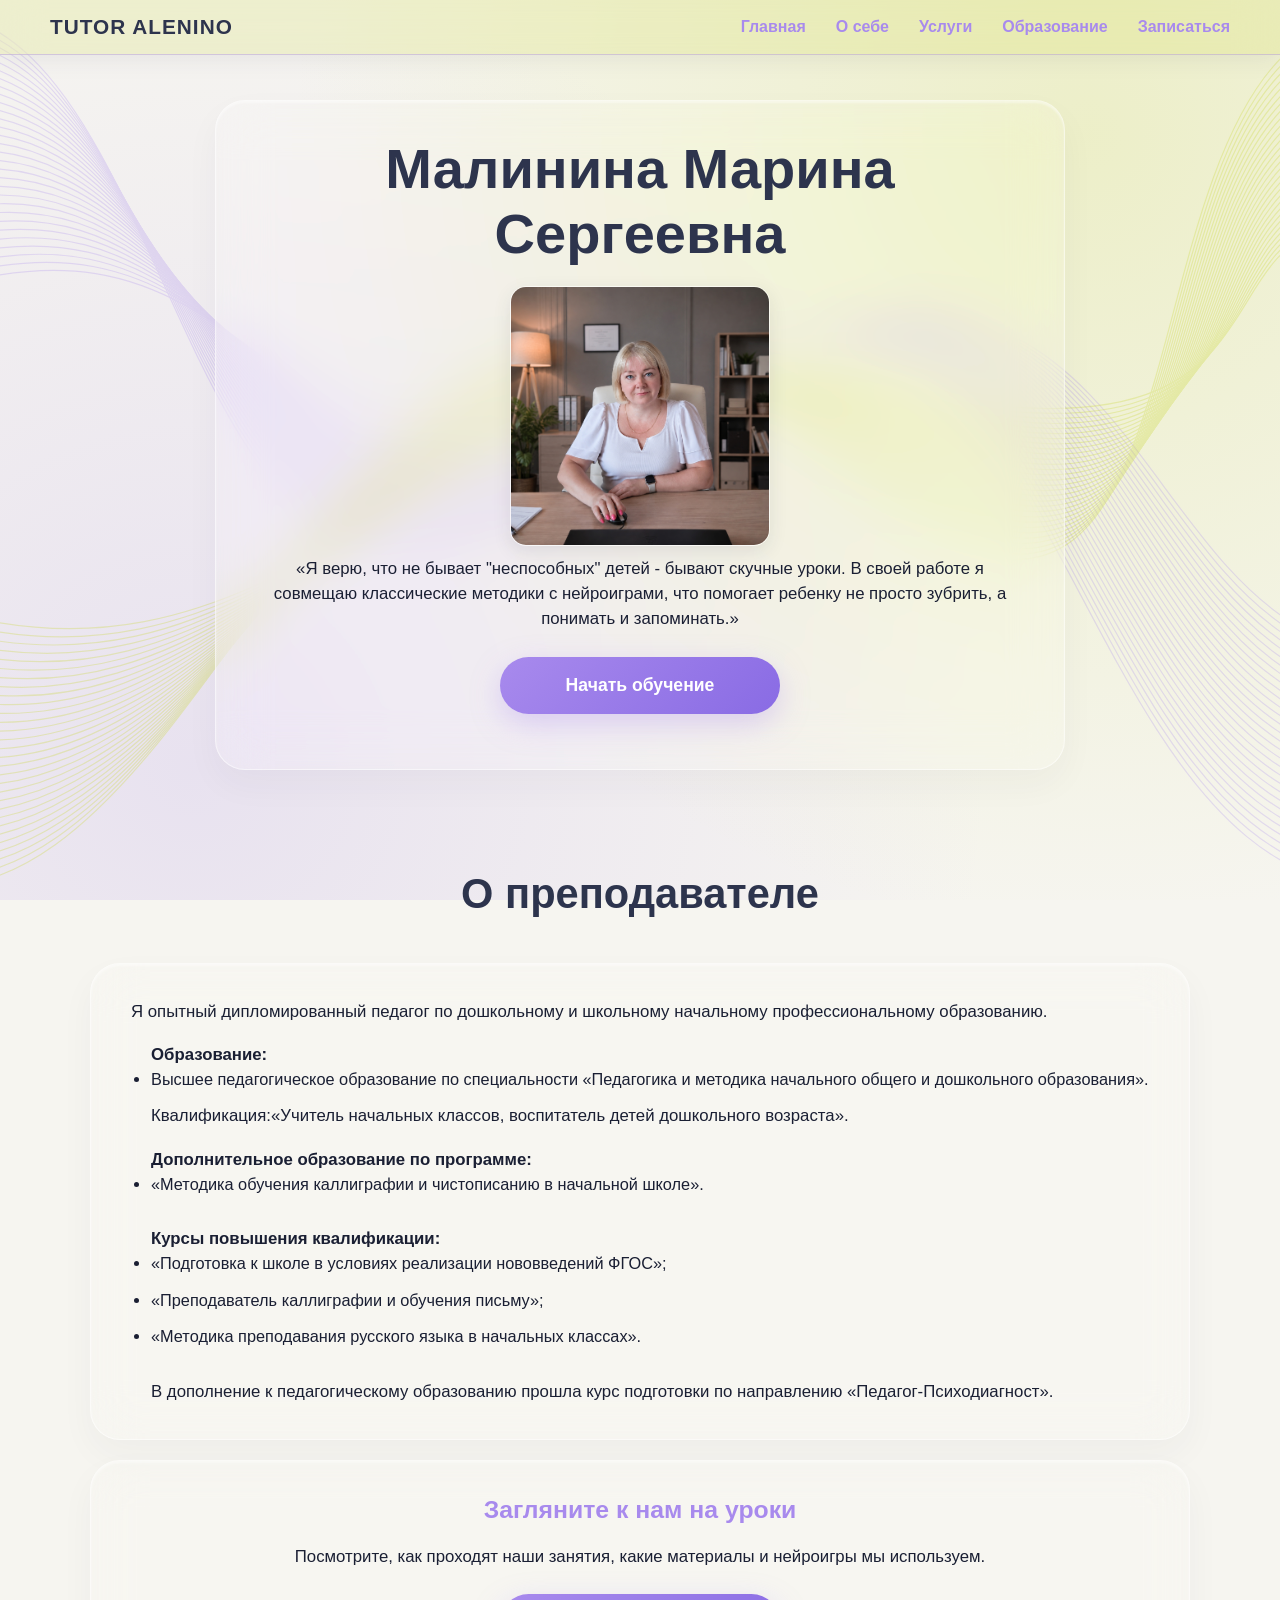
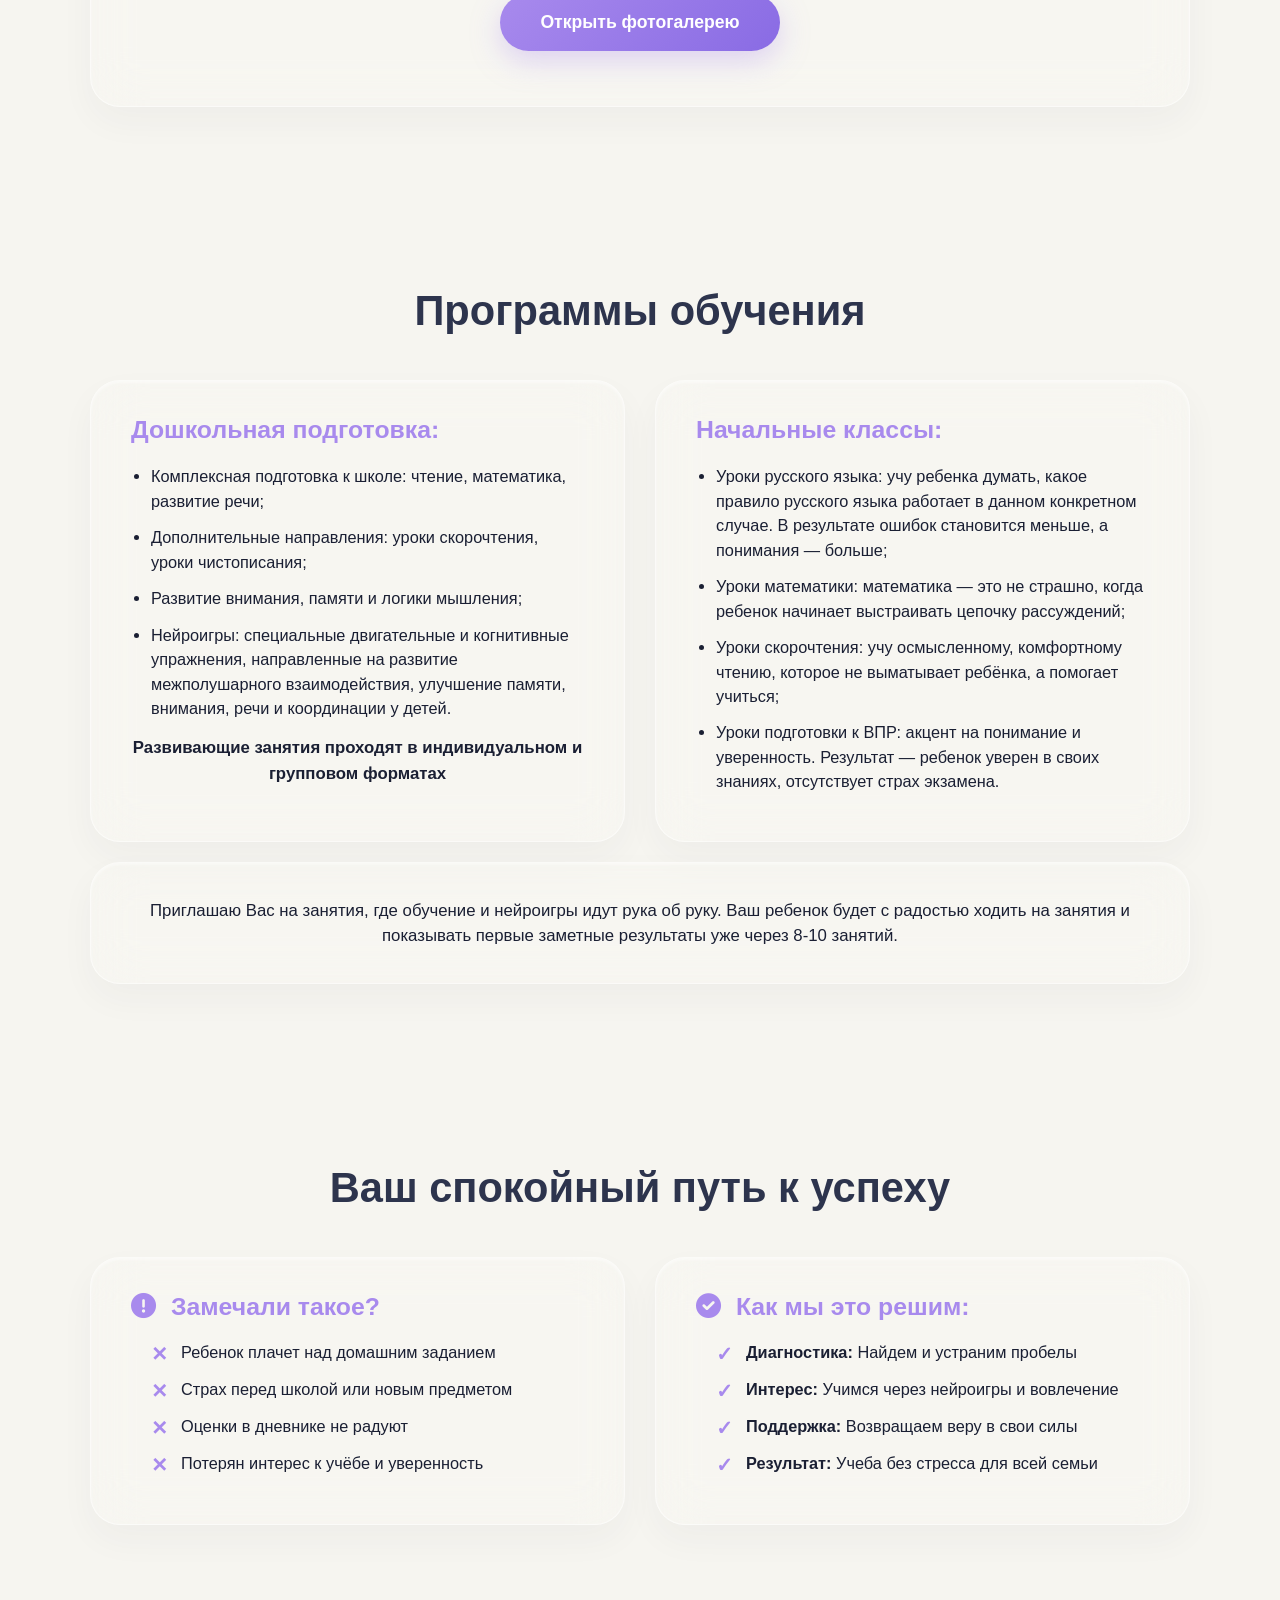
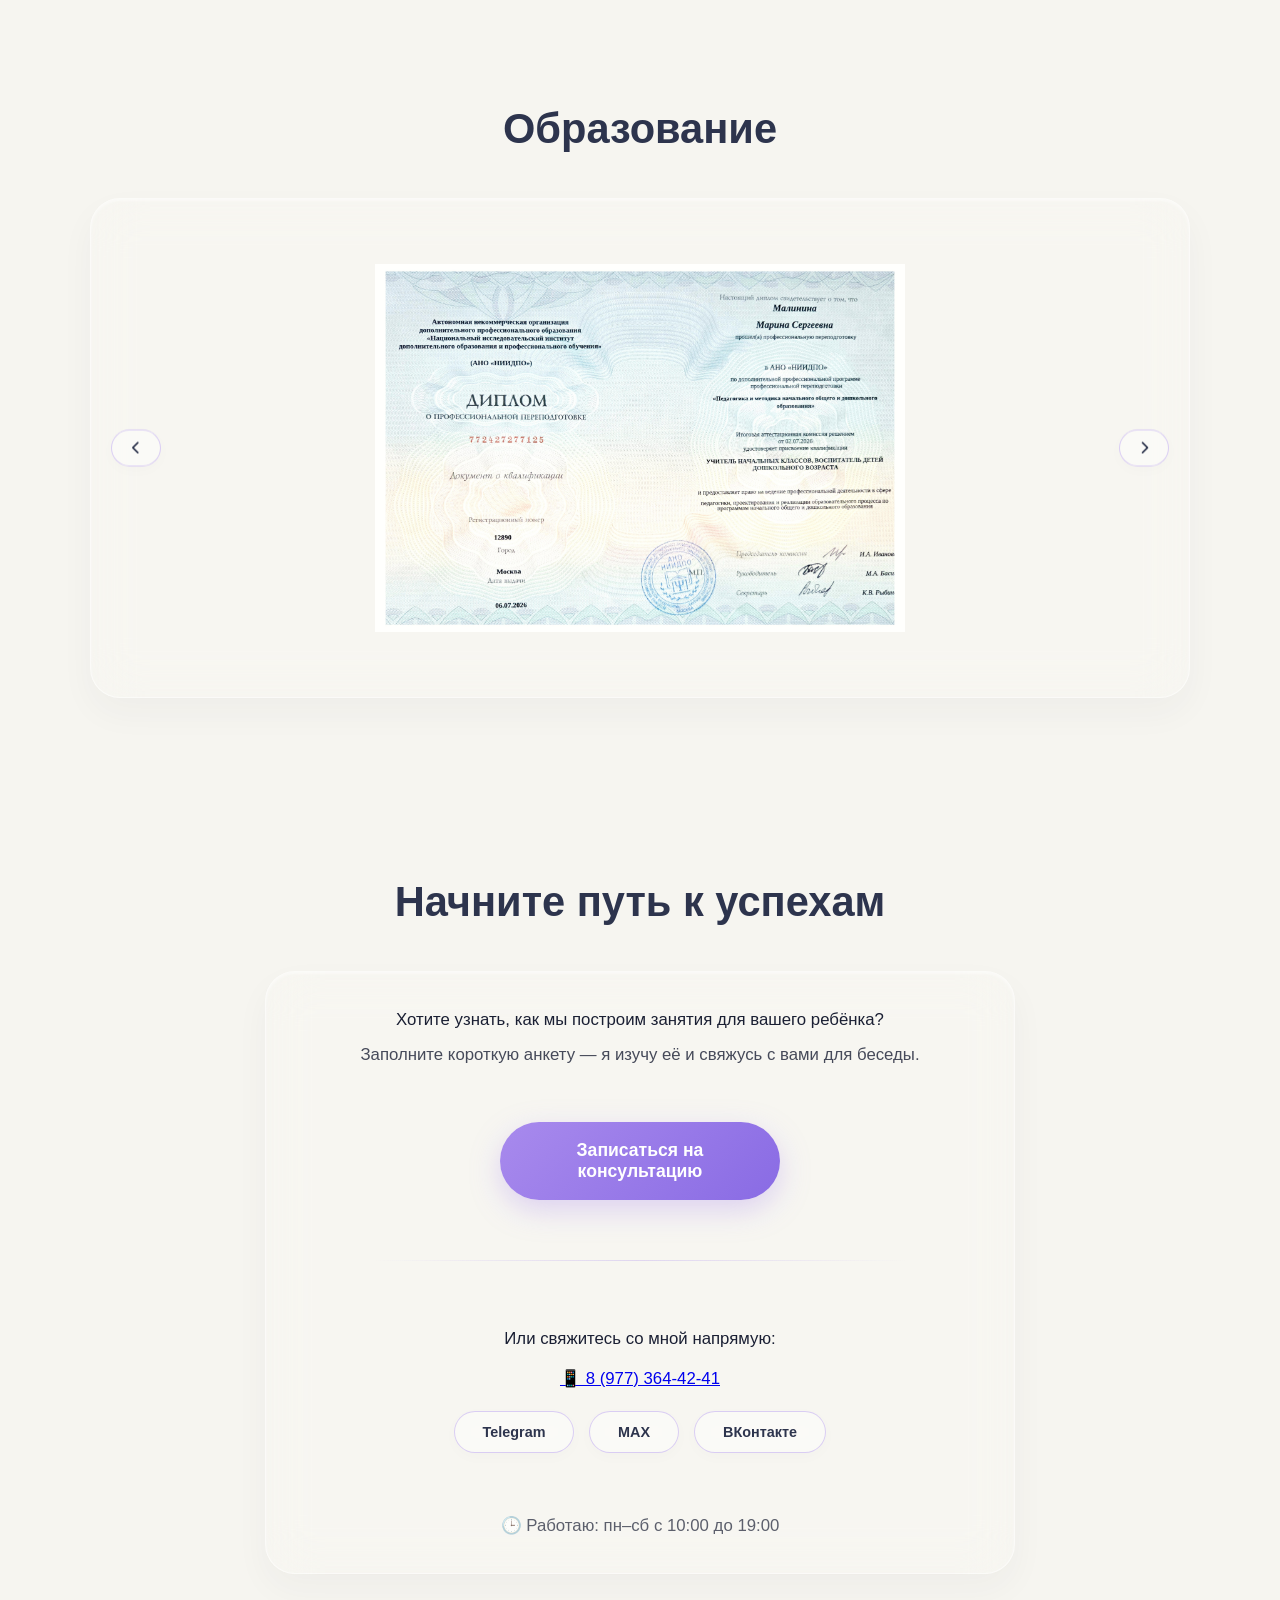
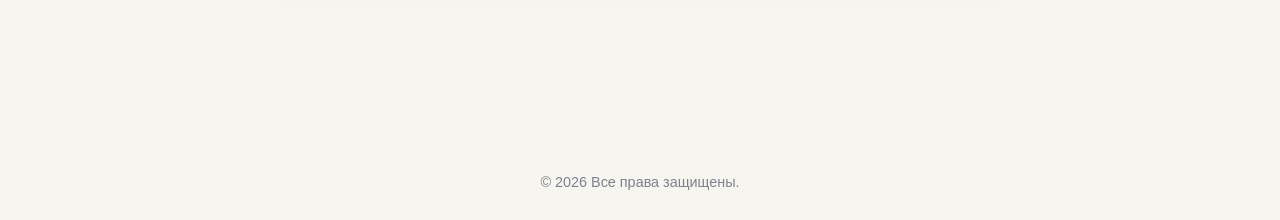
==== commit 2a29e559: "Add files via upload" ====
--- a/index.html
+++ b/index.html
@@ -28,6 +28,7 @@
         <div class="container hero-layout">
             <div class="hero-content glass">
                 <h1>Малинина Марина Сергеевна</h1>
+                <img src="M1.jpg" alt="Малинина Марина Сергеевна" class="hero-avatar">
                 <p>«Я верю, что не бывает "неспособных" детей - бывают скучные уроки. В своей работе я совмещаю классические методики с нейроиграми, что помогает ребенку не просто зубрить, а понимать и запоминать.»</p>
                 <a href="#start-path" class="cta-button">Начать обучение</a>
             </div>
--- a/style.css
+++ b/style.css
@@ -499,4 +499,21 @@
     opacity: 0.6;
     font-size: 0.9rem;
     font-weight: 500;
+}
+
+/* Квадратная аватарка внутри glass-карточки */
+.hero-avatar {
+    width: 260px;
+    height: 260px;
+    border-radius: 16px; /* Легкое скругление углов, чтобы выглядело мягче */
+    object-fit: cover;
+    border: 1px solid rgba(255, 255, 255, 0.6); /* Тонкая элегантная рамка */
+    box-shadow: 0 6px 18px rgba(45, 52, 77, 0.1); /* Мягкая тень */
+    margin: 10px auto;
+    display: block;
+    transition: transform 0.3s ease;
+}
+
+.hero-avatar:hover {
+    transform: scale(1.03);
 }
